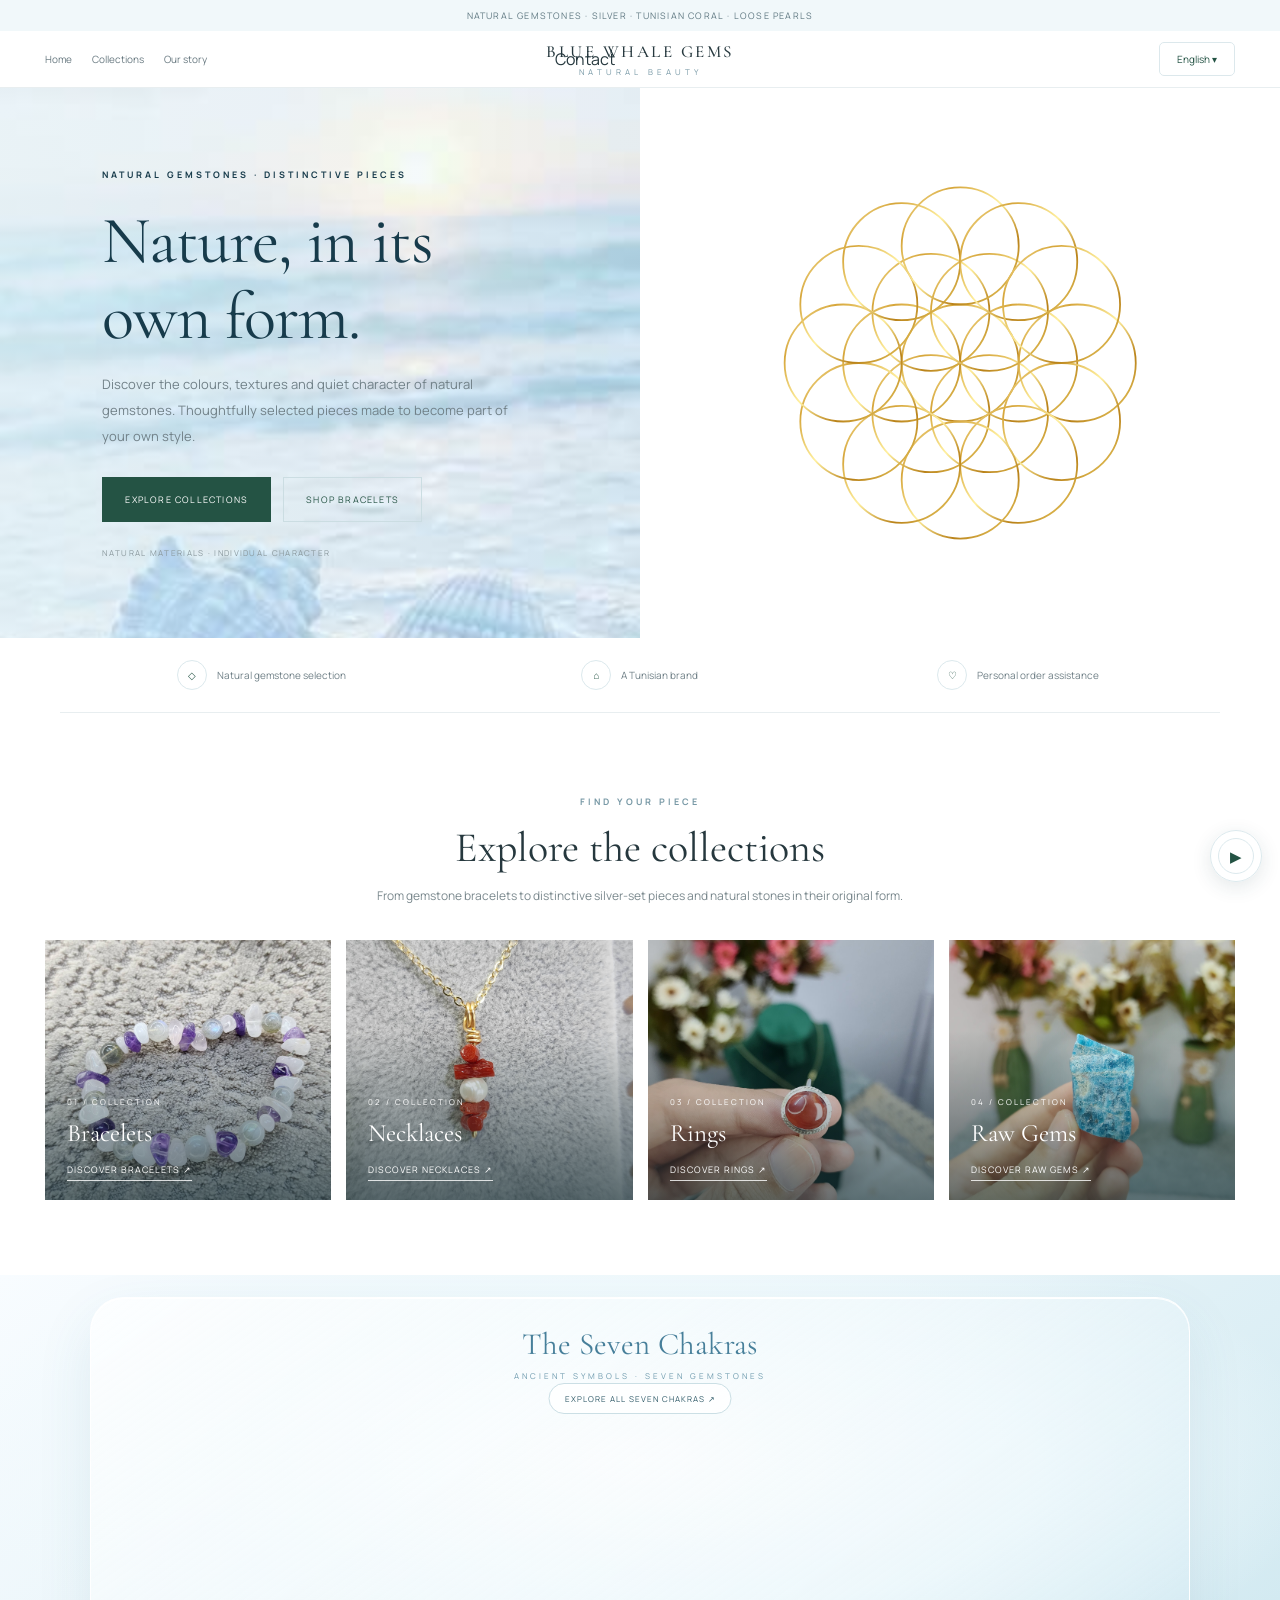
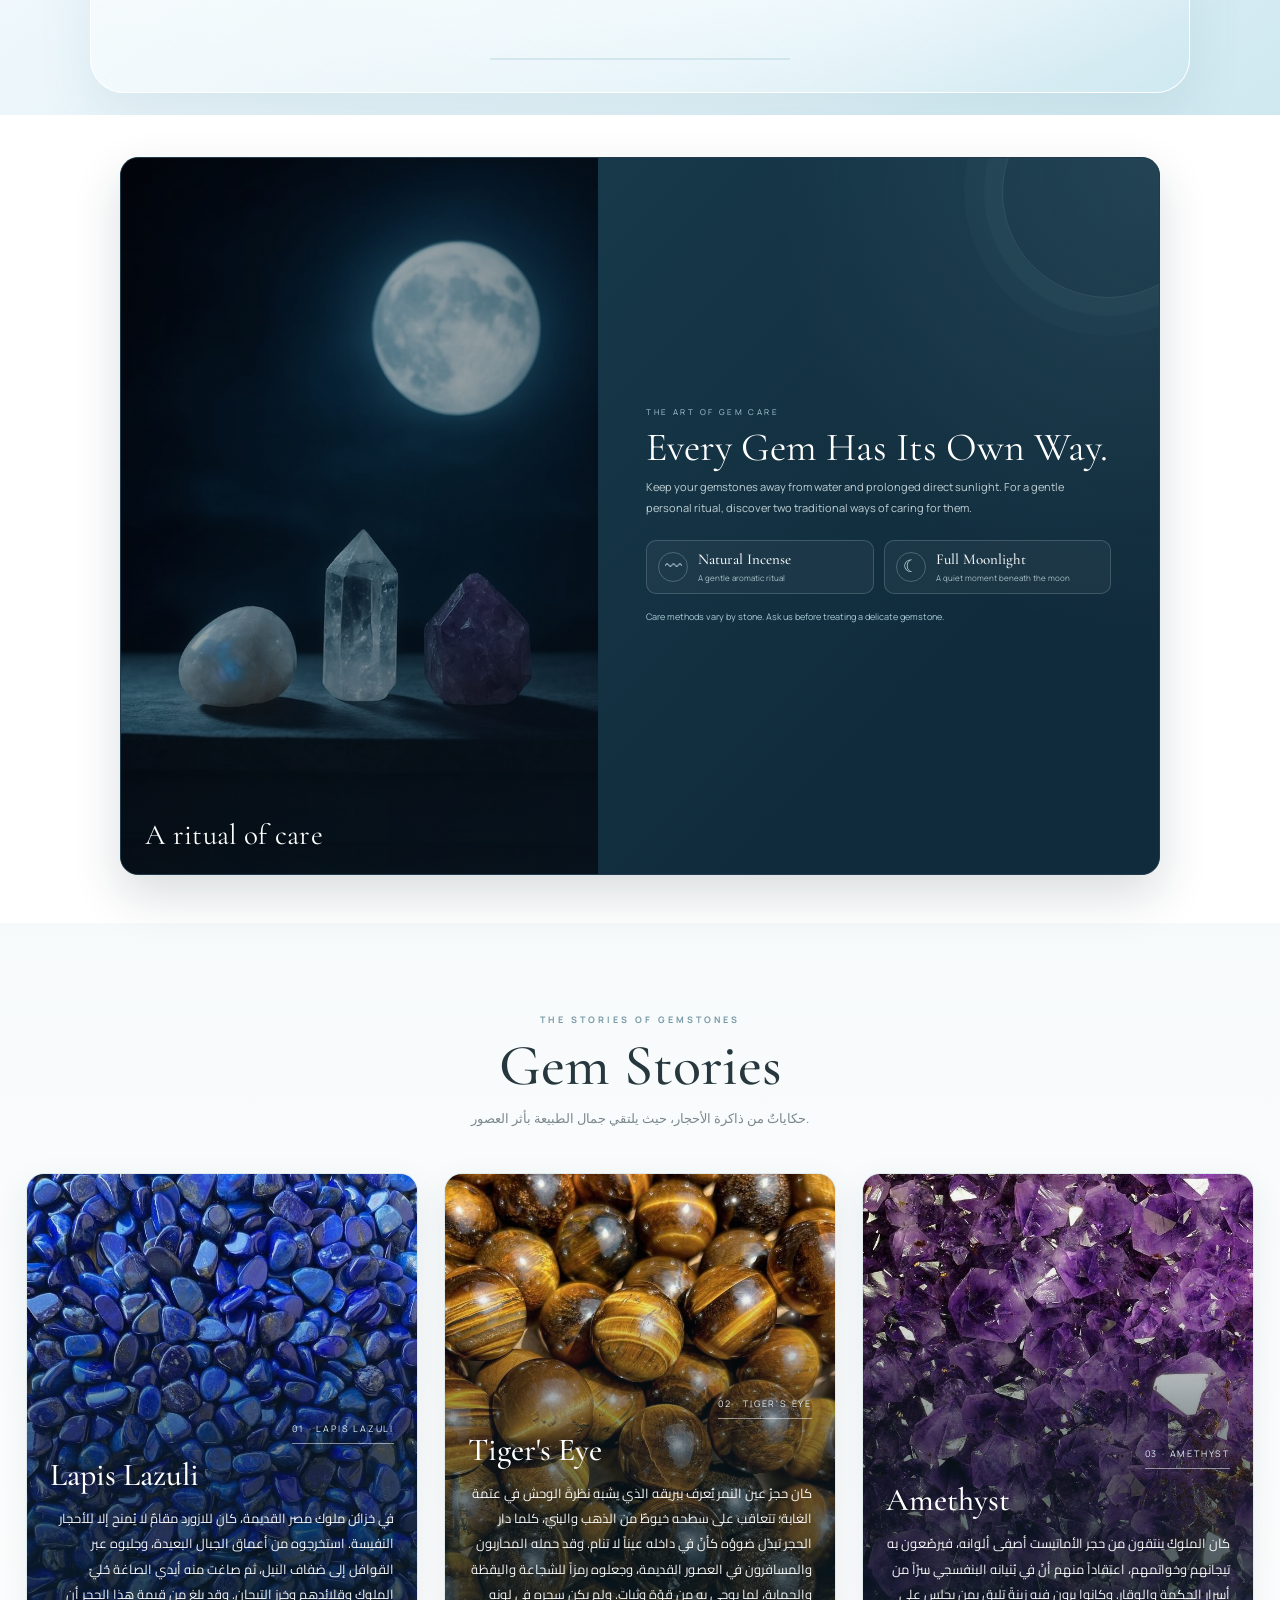
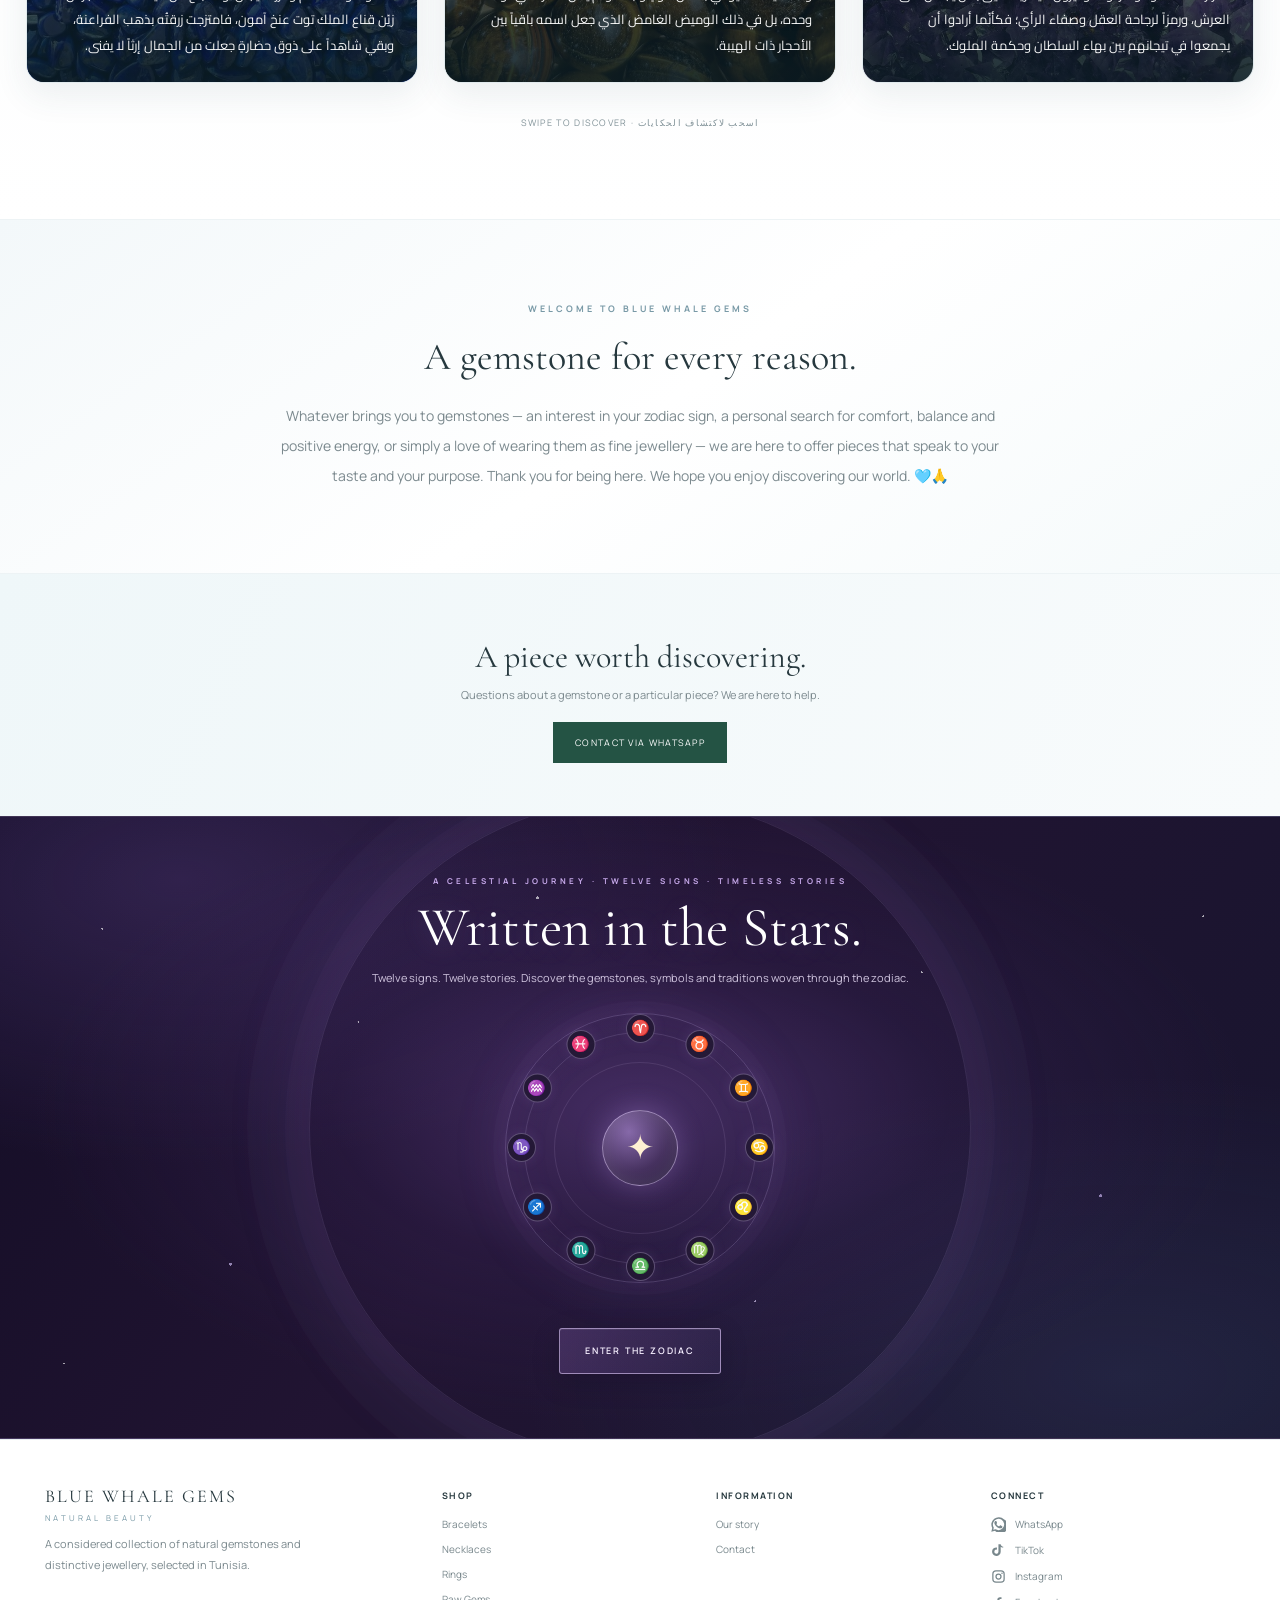
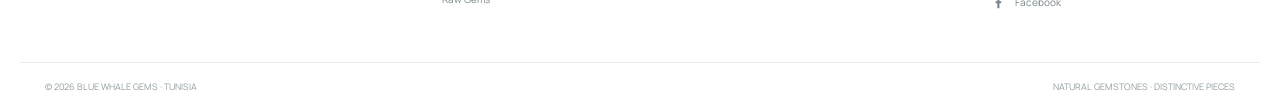
==== index.html @ 599de64d "Create cinematic violet zodiac portal on homepage" ====
<!DOCTYPE html>
<html lang="en" dir="ltr">
<head>
<meta charset="UTF-8">
<meta name="viewport" content="width=device-width, initial-scale=1">
<meta name="theme-color" content="#ffffff">
<meta name="description" content="BLUE WHALE GEMS — Natural gemstones and distinctive jewellery, selected in Tunisia.">
<title>BLUE WHALE GEMS | Natural Gemstones</title>
<link rel="preconnect" href="https://fonts.googleapis.com">

<link rel="preconnect" href="https://raw.githubusercontent.com" crossorigin>

<link href="https://fonts.googleapis.com/css2?family=Manrope:wght@400;500;600;700&family=Cormorant+Garamond:ital,wght@0,400;0,500;0,600;1,400;1,500&family=Cairo:wght@400;500;600;700&display=swap" rel="stylesheet">
<style>
:root{
--white:#fff;--paper:#f7fafb;--blue:#c4e2ec;
--blue-dark:#7899a6;--green:#245344;--ink:#26383e;
--muted:#7b898e;--line:#e8eef0;
--serif:"Cormorant Garamond",Georgia,serif;
--sans:"Manrope",Arial,sans-serif
}
*{box-sizing:border-box}
html{scroll-behavior:smooth;scroll-padding-top:85px}
body{margin:0;background:white;color:var(--ink);font-family:var(--sans)}
body[dir="rtl"]{font-family:"Cairo",Arial,sans-serif}
a{color:inherit;text-decoration:none}
button{font:inherit;cursor:pointer}
.announcement{
background:#f1f8fa;color:#607982;text-align:center;
padding:9px 12px;font-size:9px;letter-spacing:1.2px
}
header{
position:sticky;top:0;z-index:20;background:rgba(255,255,255,.97);
backdrop-filter:blur(12px);border-bottom:1px solid var(--line)
}
 .header{
position:relative;max-width:1240px;margin:auto;padding:17px 25px;
display:grid;grid-template-columns:1fr auto 1fr;
align-items:center;gap:18px
}
.nav,.actions{display:flex;align-items:center;gap:20px}
.nav a{font-size:10px;color:#687980}
.nav a:hover{color:var(--green)}
.brand{
position:absolute;left:50%;transform:translateX(-50%);text-align:center;font-family:"Cormorant Garamond",Georgia,serif;
font-size:17px;font-weight:500;letter-spacing:2.5px;white-space:nowrap
}
.brand small{
display:block;margin-top:4px;font-family:Manrope,Arial,sans-serif;
font-size:8px;font-weight:400;letter-spacing:4px;color:var(--blue-dark)
}
.actions{justify-content:flex-end;padding-right:110px}
.language-switcher{position:absolute;right:25px;top:50%;transform:translateY(-50%);z-index:30;direction:ltr}
.lang{
background:white;border:1px solid #dce8ec;border-radius:5px;
width:76px;height:34px;padding:0 8px;display:inline-flex;align-items:center;justify-content:center;
box-sizing:border-box;white-space:nowrap;color:var(--green);font-size:10px;cursor:pointer
}
.language-menu{display:none;position:absolute;right:0;top:calc(100% + 9px);min-width:132px;padding:6px;background:#fff;border:1px solid #e2ecef;border-radius:8px;box-shadow:0 10px 28px rgba(39,67,77,.13)}
.language-menu.open{display:block}
.language-menu button{display:block;width:100%;padding:10px 12px;text-align:left;background:transparent;border:0;border-radius:5px;color:#526a73;font-size:11px;cursor:pointer}
.language-menu button:hover,.language-menu button[aria-current="true"]{background:#f0f7f9;color:var(--green)}
.menu-button{display:none;background:none;border:0;font-size:20px}
.hero{
max-width:1440px;margin:auto;min-height:550px;
display:grid;grid-template-columns:1fr 1fr;
background:linear-gradient(115deg,#fbfdfe,#f1f8fa 55%,#e5f2f5);
overflow:hidden
}
.hero-copy{
position:relative;isolation:isolate;
display:flex;flex-direction:column;align-items:flex-start;
justify-content:center;padding:70px clamp(28px,8vw,115px);
background-image:url("images/homepage-seashells.jpg");
background-size:cover;background-position:center 24%;
}
.hero-copy:before{
content:"";position:absolute;inset:0;z-index:-1;
background:linear-gradient(90deg,rgba(239,248,250,.76),rgba(239,248,250,.46));
}
.hero-copy>*{position:relative;z-index:1}
.hero-copy .kicker,.hero-copy h1{color:#173b4b}
.hero-copy p{color:#294b59}
.hero-note{color:#345b69}
.kicker{
font-size:9px;letter-spacing:3px;color:var(--blue-dark);
font-weight:700;text-transform:uppercase
}
.hero h1{
max-width:560px;margin:22px 0 17px;
font-family:var(--serif);font-size:clamp(42px,5.2vw,68px);
font-weight:400;line-height:1.13;letter-spacing:-1px
}
.hero-copy p{
max-width:440px;margin:0;color:#718188;
font-size:13px;line-height:2
}
.buttons{display:flex;gap:12px;flex-wrap:wrap;margin-top:28px}
.btn{
display:inline-flex;align-items:center;justify-content:center;
min-height:45px;padding:0 22px;background:var(--green);
border:1px solid var(--green);color:white;
font-size:9px;letter-spacing:1.2px;transition:.2s
}
.btn:hover{background:#193e34;transform:translateY(-2px)}
.btn-outline{background:transparent;color:var(--green);border-color:#cbdde2}
.btn-outline:hover{background:white;color:var(--green)}
.hero-note{
margin-top:25px;color:#8a989d;font-size:8px;letter-spacing:1.3px
}
.hero-visual{
 position:relative;min-height:550px;overflow:hidden;background:#fff
}
.hero-visual:before,.hero-visual:after{display:none}
.hero-photo{
 position:absolute;z-index:1;inset:12%;width:76%;height:76%;
 object-fit:contain;border-radius:0;filter:none;
 animation:flowerLifeRotate 36s linear infinite
}
@keyframes flowerLifeRotate{from{transform:rotate(0deg)}to{transform:rotate(360deg)}}
/* Subtle editorial reveal: content enters in sequence without delaying image loading. */
body.cinema-ready .cinema-reveal{opacity:0;transform:translateY(14px);transition:opacity .72s ease,transform .72s cubic-bezier(.2,.7,.2,1);transition-delay:calc(var(--reveal-order,0)*85ms)}
body.cinema-ready .cinema-reveal.is-visible{opacity:1;transform:translateY(0)}
.stamp{
position:absolute;z-index:2;right:8%;bottom:10%;
width:105px;height:105px;border-radius:50%;
background:rgba(255,255,255,.92);display:flex;
align-items:center;justify-content:center;text-align:center;
color:var(--green);font-family:var(--serif);
font-size:13px;line-height:1.4
}
.trust{
max-width:1160px;margin:auto;padding:22px 20px;
display:grid;grid-template-columns:repeat(3,1fr);
gap:15px;border-bottom:1px solid var(--line)
}
.trust-item{
display:flex;align-items:center;justify-content:center;
gap:10px;color:#708087;font-size:10px
}
.trust-icon{
width:30px;height:30px;border:1px solid #dce9ed;
border-radius:50%;display:grid;place-items:center;color:var(--green)
}
.section{max-width:1240px;margin:auto;padding:75px 25px}
.section-head{text-align:center;margin-bottom:32px}
.section-head h2,.featured h2{
margin:12px 0;font-family:var(--serif);
font-size:clamp(30px,4vw,42px);font-weight:400
}
.section-head p{
max-width:540px;margin:auto;color:var(--muted);
font-size:12px;line-height:1.9
}
.categories{
display:grid;grid-template-columns:repeat(4,minmax(0,1fr));gap:15px
}
.category{
position:relative;min-height:260px;overflow:hidden;
display:flex;align-items:flex-end;padding:22px;
background:#edf5f7
}
.category:after{
content:"";position:absolute;inset:0;z-index:1;
background:linear-gradient(180deg,transparent 35%,rgba(25,49,55,.65))
}
.category img{
position:absolute;inset:0;width:100%;height:100%;
object-fit:cover;display:block
}
.category-content{position:relative;z-index:2;color:white}
.category-content small{font-size:8px;letter-spacing:2px}
.category-content h3{
margin:8px 0;font-family:var(--serif);
font-size:25px;font-weight:400
}
.category-content span{
font-size:9px;letter-spacing:1px;
border-bottom:1px solid rgba(255,255,255,.8);padding-bottom:4px
}
.gem-care{padding:42px 20px 48px;background:#fff}
.gem-care-card{position:relative;isolation:isolate;display:grid;grid-template-columns:minmax(0, .92fr) minmax(0, 1.08fr);max-width:1040px;min-height:310px;margin:0 auto;overflow:hidden;border:1px solid #203b4b;border-radius:18px;background:#102b3b;box-shadow:0 20px 48px rgba(18,43,58,.16)}
.gem-care-visual{position:relative;min-height:310px;overflow:hidden;background:#132f40}
.gem-care-visual img{display:block;width:100%;height:100%;min-height:310px;object-fit:cover;object-position:center 48%;filter:saturate(.82) brightness(.78)}
.gem-care-visual:after{content:"";position:absolute;inset:0;background:linear-gradient(90deg,rgba(10,27,40,.05),rgba(10,27,40,.28)),linear-gradient(0deg,rgba(8,25,37,.48),transparent 48%)}
.gem-care-visual-label{position:absolute;z-index:1;left:24px;bottom:22px;color:#fff;font-family:var(--serif);font-size:clamp(20px,2.5vw,29px);letter-spacing:.3px}
.gem-care-content{position:relative;display:flex;flex-direction:column;justify-content:center;padding:34px clamp(24px,4vw,48px);color:#f4f8f9;background:radial-gradient(ellipse at 100% 0%,rgba(105,151,169,.19),transparent 48%),linear-gradient(135deg,#17394a,#102b3b 72%)}
.gem-care-content:after{content:"";position:absolute;right:-55px;top:-72px;width:210px;height:210px;border:1px solid rgba(197,222,230,.12);border-radius:50%;box-shadow:0 0 0 18px rgba(197,222,230,.025),0 0 0 38px rgba(197,222,230,.02);pointer-events:none}
.gem-care-kicker{position:relative;z-index:1;display:block;margin-bottom:9px;color:#a9cbd5;font-size:8px;letter-spacing:2.4px}
.gem-care-content h2{position:relative;z-index:1;margin:0 0 9px;color:#fff;font-family:var(--serif);font-size:clamp(29px,3.4vw,40px);font-weight:400;line-height:1.05}
.gem-care-content p{position:relative;z-index:1;max-width:490px;margin:0;color:#c1d0d5;font-size:11px;line-height:1.85}
.gem-care-methods{position:relative;z-index:1;display:grid;grid-template-columns:1fr 1fr;gap:10px;margin-top:22px}
.gem-care-method{display:flex;align-items:center;gap:10px;min-width:0;padding:10px 11px;border:1px solid rgba(206,230,237,.19);border-radius:10px;background:rgba(255,255,255,.045)}
.gem-care-symbol{flex:0 0 30px;width:30px;height:30px;display:grid;place-items:center;border:1px solid rgba(190,222,232,.28);border-radius:50%;color:#d7edf2;font-family:var(--serif);font-size:17px}
.gem-care-method strong{display:block;color:#f5f8f9;font-family:var(--serif);font-size:15px;font-weight:500;line-height:1.1}
.gem-care-method small{display:block;margin-top:4px;color:#a9c0c8;font-size:8px;line-height:1.4}
.gem-care-note{position:relative;z-index:1;margin-top:15px!important;color:#a9cbd5!important;font-size:9px!important}
@media(max-width:680px){.gem-care{padding:28px 14px 34px}.gem-care-card{grid-template-columns:1fr;min-height:0;border-radius:15px}.gem-care-visual{min-height:190px;height:190px}.gem-care-visual img{min-height:190px}.gem-care-visual-label{left:18px;bottom:15px;font-size:23px}.gem-care-content{padding:25px 19px 23px}.gem-care-content h2{font-size:32px}.gem-care-methods{gap:8px;margin-top:17px}.gem-care-method{gap:7px;padding:9px 8px}.gem-care-method strong{font-size:13px}.gem-care-method small{font-size:7px}.gem-care-note{font-size:8px!important}}
@media(max-width:370px){.gem-care-methods{grid-template-columns:1fr}.gem-care-method{padding:9px 11px}}
@media(prefers-reduced-motion:reduce){.gem-care-card{animation:none}}
.featured{background:#f8fbfc}
.featured-inner{max-width:1240px;margin:auto;padding:75px 25px}
.featured-top{
display:flex;align-items:flex-end;justify-content:space-between;
gap:20px;margin-bottom:28px
}
.featured h2{margin-bottom:0}
.text-link{
font-size:9px;letter-spacing:1px;color:var(--green);
border-bottom:1px solid #bdd4db;padding-bottom:6px
}
.products{
display:grid;grid-template-columns:repeat(4,minmax(0,1fr));gap:19px
}
.product{min-width:0}
.product-image{
position:relative;display:block;overflow:hidden;
aspect-ratio:1/1.12;background:white;border:1px solid #edf1f2
}
.product-image img{
width:100%;height:100%;object-fit:contain;
display:block
}
.product-name{
display:block;margin:12px 0 7px;
font-family:var(--serif);font-size:18px;line-height:1.25
}
.product-meta{
display:flex;justify-content:space-between;gap:7px;align-items:center
}
.price{color:var(--green);font-size:12px;font-weight:700}
.delivery{color:#929da1;font-size:9px}

/* Featured product cards — refined presentation only */
.products{align-items:stretch}
.product{
 min-width:0;padding:10px 10px 14px;
 border:1px solid #e8eff1;border-radius:15px;
 background:linear-gradient(180deg,#fff 0%,#fff 76%,#fbfdfe 100%);
 box-shadow:none;
 transition:transform .28s ease,,border-color .28s ease;
}
.product:hover{
 transform:translateY(-4px);
 border-color:#d7e7eb;
 box-shadow:none;
}
.product-image{
 aspect-ratio:1/1.08;
 border:1px solid #f0f4f5;
 border-radius:10px;
 background:radial-gradient(ellipse at 50% 42%,#fff 0%,#fbfdfe 64%,#f2f8fa 100%);
}
.product-image img{
 padding:9px;
 transition:transform .45s cubic-bezier(.2,.7,.2,1);
}
.product:hover .product-image img{transform:scale(1.035)}
.product-name{
 min-height:43px;
 margin:13px 2px 9px;
 color:#30464e;
 font-size:19px;
 line-height:1.22;
 transition:color .2s ease;
}
.product-name:hover{color:var(--green)}
.product-meta{
 min-height:30px;
 padding:8px 2px 0;
 border-top:1px solid #edf2f3;
}
.price{font-size:13px;letter-spacing:.15px}
.delivery{
 padding:5px 7px;border-radius:20px;
 background:#f1f7f8;color:#71868d;
 font-size:8px;white-space:nowrap;
}
@media(max-width:640px){
 .product{padding:7px 7px 11px;border-radius:12px}
 .product-image{aspect-ratio:1/1.04;border-radius:8px}
 .product-image img{padding:6px}
 .product-name{min-height:38px;margin:10px 1px 8px;font-size:13px;line-height:1.3}
 .product-meta{gap:4px;padding-top:7px}
 .price{font-size:11px}
 .delivery{padding:4px 5px;font-size:7px}
}
@media(prefers-reduced-motion:reduce){
 .product,.product-image img,.product-name{transition:none}
 .product:hover{transform:none}
}

.values{
display:grid;grid-template-columns:repeat(3,1fr);
gap:25px;text-align:center
}
.value{padding:10px 18px}
.value-icon{
width:42px;height:42px;margin:0 auto 14px;
border:1px solid #d8e7eb;border-radius:50%;
display:grid;place-items:center;color:var(--green)
}
.value h3{font-family:var(--serif);font-size:19px;font-weight:400;margin:0 0 8px}
.value p{font-size:11px;line-height:1.9;color:var(--muted);margin:0}
.contact{
background:linear-gradient(115deg,#eff7f9,#f8fbfc);
padding:53px 20px;text-align:center
}
.contact h2{font-family:var(--serif);font-size:32px;font-weight:400;margin:10px 0}
.contact p{font-size:11px;color:var(--muted);margin-bottom:20px}
.contact a{
display:inline-flex;padding:14px 22px;background:var(--green);
color:white;font-size:9px;letter-spacing:1.3px
}
footer{border-top:1px solid var(--line);background:white}
.footer-main{
max-width:1240px;margin:auto;padding:45px 25px;
display:grid;grid-template-columns:1.5fr 1fr 1fr 1fr;gap:30px
}
.footer-brand{font-family:var(--serif);font-size:18px;letter-spacing:2px}
.footer-brand small{
display:block;font-family:var(--sans);font-size:8px;
letter-spacing:3px;color:var(--blue-dark);margin-top:5px
}
.footer-about{max-width:270px;color:var(--muted);font-size:11px;line-height:1.9}
.footer-col h4{font-size:9px;letter-spacing:1.5px;margin:4px 0 15px}
.footer-col a{display:block;margin:11px 0;color:#78878c;font-size:10px}
.footer-col a:hover{color:var(--green)}
.footer-bottom{
border-top:1px solid var(--line);max-width:1240px;margin:auto;
padding:17px 25px;display:flex;justify-content:space-between;
gap:15px;color:#929da1;font-size:9px
}
.mobile-drawer{
display:none;position:fixed;inset:0;z-index:50;background:rgba(24,45,51,.3)
}
.mobile-drawer.open{display:block}
.drawer-card{
position:absolute;top:0;bottom:0;left:0;width:min(82%,330px);
background:white;padding:25px
}
.drawer-close{float:right;border:0;background:none;font-size:24px}
.drawer-brand{font-family:var(--serif);font-size:17px;letter-spacing:2px;margin:28px 0}
.drawer-card a{display:block;padding:15px 0;border-bottom:1px solid var(--line);font-size:12px}
body[dir="rtl"] .hero h1,body[dir="rtl"] h2,
body[dir="rtl"] h3,body[dir="rtl"] .product-name{font-family:"Cairo",sans-serif}
body[dir="rtl"] .kicker,body[dir="rtl"] .nav,
body[dir="rtl"] .btn,body[dir="rtl"] .text-link{letter-spacing:0}

/* BLUE WHALE GEMS — sequential seven chakra symbol showcase */
.whale-scene{
position:relative;isolation:isolate;overflow:hidden;min-height:440px;
display:grid;place-items:center;
background:radial-gradient(ellipse at 50% 42%,rgba(255,255,255,.99) 0%,rgba(241,250,253,.94) 43%,transparent 76%),linear-gradient(145deg,#f8fcff 0%,#e5f3f8 52%,#cfe8f0 100%)
}
.whale-scene:before{
content:"";position:absolute;inset:5% 7%;border:1px solid rgba(255,255,255,.95);
border-radius:34px;background:linear-gradient(145deg,rgba(255,255,255,.7),rgba(197,229,242,.16));
box-shadow:0 22px 55px rgba(45,105,135,.1),inset 0 1px 0 rgba(255,255,255,.95);z-index:-1
}
.chakra-showcase{position:relative;width:min(760px,90vw);height:340px;display:flex;align-items:center;justify-content:center}
.whale-scene-caption{
position:absolute;z-index:3;top:0;left:0;right:0;text-align:center;
font-family:var(--serif);font-size:clamp(23px,3vw,31px);font-weight:400;
letter-spacing:.4px;color:#477f9a
}
.whale-scene-caption small{display:block;margin-top:7px;font-family:var(--sans);font-size:8px;letter-spacing:3px;color:#709caf}
.chakra-sequence{position:absolute;inset:75px 0 28px;display:flex;align-items:center;justify-content:center}
.chakra-slide{
position:absolute;display:flex;align-items:center;justify-content:center;gap:32px;
width:min(540px,88vw);opacity:0;visibility:hidden;
animation:chakraReveal 35s infinite both
}
.chakra-slide:nth-child(1){animation-delay:0s}
.chakra-slide:nth-child(2){animation-delay:5s}
.chakra-slide:nth-child(3){animation-delay:10s}
.chakra-slide:nth-child(4){animation-delay:15s}
.chakra-slide:nth-child(5){animation-delay:20s}
.chakra-slide:nth-child(6){animation-delay:25s}
.chakra-slide:nth-child(7){animation-delay:30s}
.chakra-emblem{
width:150px;height:150px;flex:0 0 150px;border-radius:50%;
display:grid;place-items:center;background:rgba(255,255,255,.76);
border:1px solid rgba(255,255,255,.95);
box-shadow:0 14px 38px rgba(50,105,127,.12),inset 0 0 24px rgba(255,255,255,.9);
color:var(--chakra);filter:drop-shadow(0 0 13px color-mix(in srgb,var(--chakra) 28%,transparent))
}
.chakra-emblem svg{width:112px;height:112px;overflow:visible}
.root-emblem{--chakra:#bd4c58}.sacral-emblem{--chakra:#df8748}
.solar-emblem{--chakra:#d9ad3f}.heart-emblem{--chakra:#4a9b70}
.throat-emblem{--chakra:#54a9c4}.third-emblem{--chakra:#5659a9}
.crown-emblem{--chakra:#9869bd}
.chakra-description{min-width:220px;text-align:left;animation:chakraTextIn 1.1s ease both}
.chakra-description span{font-size:8px;letter-spacing:2px;color:var(--chakra);font-weight:700}
.chakra-description h3{
font-family:var(--serif);font-size:clamp(29px,4vw,39px);font-weight:400;
line-height:1.15;margin:12px 0 9px;color:#293e48
}
.chakra-description p{font-family:var(--serif);font-size:16px;color:#71858d;margin:0}
.root-slide{--chakra:#bd4c58}.sacral-slide{--chakra:#df8748}
.solar-slide{--chakra:#d9ad3f}.heart-slide{--chakra:#4a9b70}
.throat-slide{--chakra:#54a9c4}.third-slide{--chakra:#5659a9}
.crown-slide{--chakra:#9869bd}
.chakra-progress{
position:absolute;bottom:5px;left:50%;transform:translateX(-50%);
width:min(300px,65vw);height:2px;background:rgba(91,145,165,.16);overflow:hidden
}
.chakra-progress i{
display:block;width:100%;height:100%;background:#79aec1;transform:scaleX(0);transform-origin:left;
animation:chakraProgress 35s linear infinite
}
@keyframes chakraReveal{
0%,1%{opacity:0;visibility:hidden;transform:translateY(15px) scale(.97)}
3%,12%{opacity:1;visibility:visible;transform:translateY(0) scale(1)}
14.2%,100%{opacity:0;visibility:hidden;transform:translateY(-12px) scale(1.015)}
}
@keyframes chakraTextIn{from{opacity:0;transform:translateX(15px)}to{opacity:1;transform:translateX(0)}}
@keyframes chakraProgress{to{transform:scaleX(1)}}
@media(max-width:640px){
.whale-scene{min-height:390px}
.chakra-showcase{height:315px;width:94vw}
.whale-scene-caption{top:2px}
.chakra-sequence{top:76px;bottom:26px}
.chakra-slide{gap:15px;width:91vw}
.chakra-emblem{width:112px;height:112px;flex-basis:112px}
.chakra-emblem svg{width:86px;height:86px}
.chakra-description{min-width:0;flex:1}
.chakra-description span{font-size:7px;letter-spacing:1px}
.chakra-description h3{font-size:26px;margin:9px 0}
.chakra-description p{font-size:13px}
}
@media(prefers-reduced-motion:reduce){
.chakra-slide{animation:none;opacity:1;visibility:visible;position:relative;transform:none;margin:12px auto}
.chakra-sequence{position:relative;inset:auto;display:flex;flex-direction:column;padding-top:80px}
.chakra-showcase{height:auto;min-height:400px;display:block;padding:20px 0}
.chakra-progress{display:none}
}
@media(max-width:900px){
.categories{grid-template-columns:repeat(2,minmax(0,1fr))}
.products{grid-template-columns:repeat(2,minmax(0,1fr));row-gap:25px}
.footer-main{grid-template-columns:1.4fr 1fr 1fr}
.footer-col:last-child{grid-column:2}
}
@media(max-width:640px){
.announcement{font-size:8px;letter-spacing:.5px}
.header{padding:13px;grid-template-columns:1fr auto 1fr;gap:6px}
.nav{display:none}
.menu-button{display:inline-block}
.brand{font-size:12px;letter-spacing:1.2px}
.brand small{font-size:7px;letter-spacing:2px}
.actions{gap:5px}
.lang{width:68px;height:29px;padding:0 6px;font-size:9px}
 .language-switcher{right:13px}
.hero{grid-template-columns:1fr;min-height:0}
.hero-copy{padding:52px 23px 40px;min-height:570px;background-position:center 22%}
.hero h1{font-size:42px;margin:16px 0 13px}
.hero-copy p{font-size:12px}
.hero-visual{min-height:315px}
.hero-photo{inset:13% 13%;width:74%;height:74%}
.stamp{width:80px;height:80px;font-size:10px;right:6%;bottom:7%}
.trust{padding:15px 8px;gap:6px}
.trust-item{font-size:8px;flex-direction:column;text-align:center;gap:6px}
.trust-icon{width:25px;height:25px}
.section{padding:55px 14px}
.section-head{margin-bottom:24px}
.categories{gap:10px}
.category{min-height:185px;padding:14px}
.category-content h3{font-size:21px}
.category-content span{font-size:8px}
.featured-inner{padding:55px 14px}
.featured-top{margin-bottom:22px}
.featured h2{font-size:28px}
.text-link{font-size:8px}
.products{gap:22px 11px}
.product-name{font-size:12px}
.price{font-size:11px}
.delivery{font-size:8px}
.values{grid-template-columns:1fr;gap:22px}
.contact{padding:43px 16px}
.contact h2{font-size:27px}
.footer-main{grid-template-columns:1fr 1fr;padding:35px 18px;gap:25px 15px}
.footer-main>div:first-child{grid-column:1/-1}
.footer-col:last-child{grid-column:auto}
.footer-bottom{padding:15px 18px;flex-direction:column;text-align:center}
.drawer-card{padding:23px}
}
@media(prefers-reduced-motion:reduce){
*,*::before,*::after{scroll-behavior:auto!important;transition:none!important}
}



/* Gem Stories — full-image editorial stories with Arabic copy overlaid on each photograph */
.gem-stories{
 padding:clamp(58px,7vw,92px) 0;
 background:linear-gradient(180deg,#f7fafb 0%,#fff 100%);
 overflow:hidden;
}
.gem-stories-inner{width:min(1240px,calc(100% - 48px));margin:0 auto}
.gem-stories-head{text-align:center;margin:0 auto 38px;max-width:720px}
.gem-stories-head .kicker{display:block}
.gem-stories-head h2{
 font-family:var(--serif);font-weight:500;font-size:clamp(38px,5vw,58px);
 line-height:1.05;margin:10px 0;color:var(--ink)
}
.gem-stories-head p{color:var(--muted);font-size:13px;line-height:1.9;margin:0}
.gem-stories-track{
 display:grid;grid-template-columns:repeat(3,minmax(0,1fr));gap:26px;
 align-items:stretch;overflow:visible;padding:4px 2px 18px;
}
.gem-story-card{
 position:relative;isolation:isolate;min-width:0;height:510px;min-height:0;
 display:flex;flex-direction:column;justify-content:flex-end;overflow:hidden;
 border:1px solid #e1eaed;border-radius:18px;background:#dce9ed;
 box-shadow:0 12px 34px rgba(46,83,94,.09);
 transition:transform .35s ease,box-shadow .35s ease;
}
.gem-story-card:hover{transform:translateY(-4px);box-shadow:0 18px 42px rgba(46,83,94,.15)}
.gem-story-media{
 position:absolute;z-index:-2;inset:0;height:100%;padding:0;
 display:block;background:#dce9ed;border:0;
}
.gem-story-card img{
 display:block;width:100%;height:100%;object-fit:cover;object-position:center 42%;
 border-radius:0;transition:transform .8s cubic-bezier(.2,.7,.2,1)
}
.gem-story-card:hover img{transform:scale(1.035)}
.gem-story-card:after{
 content:"";position:absolute;z-index:-1;inset:0;
 background:linear-gradient(180deg,rgba(13,31,39,.03) 0%,rgba(13,31,39,.06) 24%,rgba(13,31,39,.48) 49%,rgba(10,27,34,.91) 100%);
 pointer-events:none;
}
.gem-story-copy{
 position:relative;z-index:1;display:flex;flex:1;flex-direction:column;
 justify-content:flex-end;padding:65px 23px 24px;text-align:right;direction:rtl;
 background:transparent;color:#fff;
}
.gem-story-index{
 align-self:flex-start;direction:ltr;display:inline-block;
 font-family:var(--sans);font-size:9px;letter-spacing:1.8px;
 color:#e1f0f3;border-bottom:1px solid rgba(255,255,255,.5);
 padding-bottom:8px;margin-bottom:13px
}
.gem-story-copy h3{
 font-family:var(--serif);font-size:clamp(27px,2.5vw,34px);
 font-weight:500;line-height:1.1;margin:0 0 14px;color:#fff;
 text-align:left;direction:ltr;
}
.gem-story-copy p{
 font-family:"Cairo",Arial,sans-serif;font-size:13px;
 line-height:1.95;margin:0;color:rgba(255,255,255,.96);
 overflow:visible;display:block;max-height:none;text-shadow:0 1px 8px rgba(0,0,0,.16);
}
.gem-stories-navigation{
 display:none;align-items:center;justify-content:center;gap:10px;margin:10px auto 0;
}
.gem-stories-dot{
 width:7px;height:7px;padding:0;border:0;border-radius:20px;
 background:#cbdde2;transition:width .25s ease,background .25s ease;
}
.gem-stories-dot[aria-current="true"]{width:23px;background:#628d9d}
.gem-stories-hint{text-align:center;color:#829399;font-size:9px;letter-spacing:1.3px;margin-top:15px}
body[dir="rtl"] .gem-story-copy{text-align:right}
@media(max-width:800px){
 .gem-stories-inner{width:min(100% - 30px,560px)}
 .gem-stories-head{margin-bottom:26px}
 .gem-stories-track{
  display:flex;gap:17px;overflow-x:auto;overflow-y:hidden;
  scroll-snap-type:x mandatory;scroll-behavior:smooth;
  overscroll-behavior-x:contain;-webkit-overflow-scrolling:touch;
  scrollbar-width:none;padding:4px 1px 15px;
 }
 .gem-stories-track::-webkit-scrollbar{display:none}
 .gem-story-card{
  flex:0 0 100%;width:100%;height:570px;min-height:0;
  scroll-snap-align:center;scroll-snap-stop:always;border-radius:17px;
 }
 .gem-story-media{height:100%;padding:0}
 .gem-story-card img{object-position:center 38%}
 .gem-story-copy{padding:75px 21px 22px}
 .gem-story-copy h3{font-size:32px}
 .gem-story-copy p{font-size:13px;line-height:1.95}
 .gem-stories-navigation{display:flex}
 .gem-stories-hint{margin-top:12px}
}
@media(max-width:380px){
 .gem-stories-inner{width:calc(100% - 24px)}
 .gem-story-card{height:600px;min-height:0}
 .gem-story-copy{padding:70px 18px 20px}
 .gem-story-copy p{font-size:12px;line-height:1.9}
}
@media(prefers-reduced-motion:reduce){
 .gem-story-card,.gem-story-card img,.gem-stories-dot{transition:none}
 .gem-stories-track{scroll-behavior:auto}
}
.welcome-note{
 padding:clamp(54px,7vw,82px) 24px;
 background:linear-gradient(145deg,#f3f8fa 0%,#ffffff 52%,#f5fafb 100%);
 text-align:center;
 border-top:1px solid #edf3f5;
 border-bottom:1px solid #edf3f5;
}
.welcome-note-inner{max-width:790px;margin:0 auto}
.welcome-note .kicker{display:block;margin-bottom:17px}
.welcome-note h2{
 font-family:var(--serif);font-size:clamp(27px,4vw,38px);
 line-height:1.35;font-weight:400;color:var(--ink);
 margin:0 0 18px;
}
.welcome-note p{
 max-width:730px;margin:0 auto;color:var(--muted);
 font-size:14px;line-height:2.15;
}
@media(max-width:600px){
 .welcome-note{padding:48px 21px}
 .welcome-note p{font-size:13px;line-height:2}
}


.social-links{display:grid;gap:11px;margin-top:12px}
.social-link{display:inline-flex!important;align-items:center;gap:9px;width:max-content;max-width:100%;margin:0!important;color:#78878c;font-size:10px}
.social-link:hover{color:var(--green)}
.social-icon{width:15px;height:15px;flex:0 0 15px;fill:currentColor}


/* Zodiac invitation — cinematic violet celestial portal */
.zodiac-invitation{position:relative;isolation:isolate;overflow:hidden;min-height:510px;margin:0 auto;padding:58px 22px 64px;display:grid;place-items:center;text-align:center;color:#f7f2ff;background:radial-gradient(ellipse at 50% 47%,rgba(117,79,164,.42) 0%,rgba(62,39,96,.25) 34%,transparent 67%),radial-gradient(ellipse at 14% 10%,rgba(102,73,151,.32),transparent 36%),radial-gradient(ellipse at 88% 90%,rgba(74,94,139,.2),transparent 38%),linear-gradient(128deg,#130d25 0%,#211432 45%,#17152e 100%);border-top:1px solid rgba(211,190,242,.2);border-bottom:1px solid rgba(211,190,242,.18)}
.zodiac-invitation:before{content:"";position:absolute;inset:0;z-index:-1;opacity:.62;background-image:radial-gradient(1px 1px at 8% 18%,#fff 98%,transparent),radial-gradient(1.5px 1.5px at 18% 72%,#d9c8ff 98%,transparent),radial-gradient(1px 1px at 28% 33%,#fff 98%,transparent),radial-gradient(1.5px 1.5px at 42% 13%,#fff 98%,transparent),radial-gradient(1px 1px at 59% 78%,#e5d6ff 98%,transparent),radial-gradient(1px 1px at 72% 25%,#fff 98%,transparent),radial-gradient(1.5px 1.5px at 86% 61%,#d8c2ff 98%,transparent),radial-gradient(1px 1px at 94% 16%,#fff 98%,transparent),radial-gradient(1px 1px at 5% 88%,#fff 98%,transparent);background-size:100% 100%;animation:zodiacStarDrift 28s ease-in-out infinite alternate}
.zodiac-invitation:after{content:"";position:absolute;z-index:-1;width:min(660px,88vw);aspect-ratio:1;border:1px solid rgba(205,178,241,.12);border-radius:50%;box-shadow:0 0 0 24px rgba(205,178,241,.025),0 0 0 62px rgba(205,178,241,.02),0 0 90px rgba(139,103,190,.12);pointer-events:none}
.zodiac-invitation-inner{position:relative;width:100%;max-width:900px;margin:0 auto}
.zodiac-invitation .kicker{display:block;color:#c7a9eb;letter-spacing:3.5px;font-size:8px}
.zodiac-invitation h2{margin:13px 0 10px;color:#fff;font-family:var(--serif);font-size:clamp(35px,5vw,55px);font-weight:400;line-height:1.04;letter-spacing:.2px;text-shadow:0 3px 28px rgba(196,160,245,.2)}
.zodiac-invitation p{max-width:540px;margin:0 auto;color:#d0c5df;font-size:11px;line-height:1.95}
.zodiac-orbit{position:relative;width:270px;height:270px;margin:25px auto 22px;border:1px solid rgba(201,174,236,.24);border-radius:50%;box-shadow:0 0 0 12px rgba(201,174,236,.025),inset 0 0 45px rgba(151,110,202,.09),0 0 55px rgba(142,103,195,.13);animation:zodiacOrbitBreath 7s ease-in-out infinite}
.zodiac-orbit:before,.zodiac-orbit:after{content:"";position:absolute;inset:18px;border:1px solid rgba(205,184,232,.15);border-radius:50%}
.zodiac-orbit:after{inset:48px;border-color:rgba(205,184,232,.13)}
.zodiac-orbit-core{position:absolute;inset:50%;width:76px;height:76px;transform:translate(-50%,-50%);display:grid;place-items:center;border:1px solid rgba(224,204,249,.56);border-radius:50%;background:radial-gradient(circle at 35% 28%,#8669a9 0%,#46315f 56%,#241b39 100%);color:#fff0d2;font-family:var(--serif);font-size:34px;box-shadow:0 0 28px rgba(187,145,235,.32),inset 0 0 18px rgba(255,255,255,.12)}
.zodiac-orbit-symbol{position:absolute;top:50%;left:50%;width:29px;height:29px;margin:-14.5px;border:1px solid rgba(209,187,236,.34);border-radius:50%;display:grid;place-items:center;background:rgba(35,24,53,.92);color:#e5d5fa;font-family:"Noto Sans Symbols 2","Segoe UI Symbol",serif;font-size:15px;line-height:1;box-shadow:0 0 13px rgba(179,137,225,.12);transform:rotate(calc(var(--i)*30deg)) translateY(-119px) rotate(calc(var(--i)*-30deg));animation:zodiacGlyphGlow 5s ease-in-out infinite;animation-delay:calc(var(--i)*-.4s)}
.zodiac-orbit-symbol:nth-child(2){--i:0}.zodiac-orbit-symbol:nth-child(3){--i:1}.zodiac-orbit-symbol:nth-child(4){--i:2}.zodiac-orbit-symbol:nth-child(5){--i:3}.zodiac-orbit-symbol:nth-child(6){--i:4}.zodiac-orbit-symbol:nth-child(7){--i:5}.zodiac-orbit-symbol:nth-child(8){--i:6}.zodiac-orbit-symbol:nth-child(9){--i:7}.zodiac-orbit-symbol:nth-child(10){--i:8}.zodiac-orbit-symbol:nth-child(11){--i:9}.zodiac-orbit-symbol:nth-child(12){--i:10}.zodiac-orbit-symbol:nth-child(13){--i:11}
.zodiac-invitation-link{display:inline-flex;align-items:center;justify-content:center;gap:13px;min-height:46px;margin-top:23px;padding:0 25px;border:1px solid rgba(220,199,246,.62);border-radius:3px;background:linear-gradient(110deg,rgba(117,83,155,.38),rgba(69,55,104,.32));color:#f6efff;font-size:9px;font-weight:600;letter-spacing:1.8px;box-shadow:0 8px 28px rgba(8,5,18,.2),inset 0 1px rgba(255,255,255,.08);transition:background .35s ease,border-color .35s ease,transform .35s ease,box-shadow .35s ease}
.zodiac-invitation-link:hover{transform:translateY(-3px);border-color:#ead8ff;background:linear-gradient(110deg,rgba(146,105,190,.62),rgba(91,75,135,.52));box-shadow:0 12px 34px rgba(8,5,18,.28),0 0 22px rgba(180,139,228,.17)}
.zodiac-invitation-link span{color:#e9d4ff;font-size:14px}
body[dir="rtl"] .zodiac-invitation-link{letter-spacing:0}
@keyframes zodiacStarDrift{from{transform:scale(1);opacity:.45}to{transform:scale(1.04);opacity:.8}}
@keyframes zodiacOrbitBreath{0%,100%{box-shadow:0 0 0 12px rgba(201,174,236,.025),inset 0 0 45px rgba(151,110,202,.09),0 0 55px rgba(142,103,195,.13)}50%{box-shadow:0 0 0 18px rgba(201,174,236,.035),inset 0 0 58px rgba(151,110,202,.15),0 0 75px rgba(142,103,195,.2)}}
@keyframes zodiacGlyphGlow{0%,100%{color:#d8c7ee;box-shadow:0 0 10px rgba(179,137,225,.08)}50%{color:#fff;box-shadow:0 0 17px rgba(196,156,242,.3)}}
@media(max-width:600px){.zodiac-invitation{min-height:480px;padding:43px 18px 49px}.zodiac-invitation .kicker{font-size:7px;letter-spacing:2.5px}.zodiac-invitation h2{font-size:clamp(34px,9vw,43px);max-width:340px;margin:12px auto 9px}.zodiac-invitation p{max-width:330px;font-size:10px}.zodiac-orbit{width:228px;height:228px;margin:23px auto 20px}.zodiac-orbit:before{inset:15px}.zodiac-orbit:after{inset:40px}.zodiac-orbit-symbol{transform:rotate(calc(var(--i)*30deg)) translateY(-100px) rotate(calc(var(--i)*-30deg));width:27px;height:27px;margin:-13.5px;font-size:14px}.zodiac-orbit-core{width:67px;height:67px;font-size:30px}.zodiac-invitation-link{min-height:44px;padding:0 19px;font-size:8px;letter-spacing:1.3px}}
@media(prefers-reduced-motion:reduce){.zodiac-invitation:before,.zodiac-orbit,.zodiac-orbit-symbol{animation:none}.zodiac-invitation-link{transition:none}.zodiac-invitation-link:hover{transform:none}}

</style>
</head>
<body>
<div class="announcement" data-en="NATURAL GEMSTONES · SILVER · TUNISIAN CORAL · LOOSE PEARLS" data-fr="PIERRES PRÉCIEUSES NATURELLES · ARGENT · CORAIL TUNISIEN · PERLES LIBRES" data-ar="أحجار كريمة طبيعية · فضة · مرجان تونسي · لؤلؤ حر">NATURAL GEMSTONES · SILVER · TUNISIAN CORAL · LOOSE PEARLS</div>

<header>
 <div class="header">
  <div class="nav">
   <a href="index.html" data-en="Home" data-ar="الرئيسية">Home</a>
   <a href="#collections" data-en="Collections" data-ar="المجموعات">Collections</a>
   <a href="#story" data-en="Our story" data-ar="قصتنا">Our story</a>
  </div>
  <button class="menu-button" onclick="toggleDrawer()" aria-label="Open menu">☰</button>
  <a class="brand" href="index.html">BLUE WHALE GEMS<small>NATURAL BEAUTY</small></a>
  <div class="actions">
   <a class="nav" href="#contact" data-en="Contact" data-ar="اتصل بنا">Contact</a>
  </div>
  <div class="language-switcher">
   <button class="lang" type="button" onclick="toggleLanguageMenu()" aria-expanded="false" aria-haspopup="true">English ▾</button>
   <div class="language-menu" id="languageMenu">
    <button type="button" onclick="chooseLanguage('en')">English</button>
    <button type="button" onclick="chooseLanguage('fr')">Français</button>
    <button type="button" onclick="chooseLanguage('ar')">العربية</button>
   </div>
  </div>
 </div>
</header>

<main>
<section class="hero">
 <div class="hero-copy">
  <span class="kicker" data-en="NATURAL GEMSTONES · DISTINCTIVE PIECES" data-ar="أحجار طبيعية · قطع لها طابعها">NATURAL GEMSTONES · DISTINCTIVE PIECES</span>
  <h1 data-en="Nature, in its own form." data-ar="للطبيعة جمالها كما خُلقت.">Nature, in its own form.</h1>
  <p data-en="Discover the colours, textures and quiet character of natural gemstones. Thoughtfully selected pieces made to become part of your own style." data-ar="اكتشف ألوان الأحجار الطبيعية وتكويناتها وجمالها الهادئ. قطع مختارة بعناية لتصبح جزءاً من أسلوبك وحضورك الخاص.">Discover the colours, textures and quiet character of natural gemstones. Thoughtfully selected pieces made to become part of your own style.</p>
  <div class="buttons">
   <a class="btn" href="#collections" data-en="EXPLORE COLLECTIONS" data-ar="اكتشف المجموعات">EXPLORE COLLECTIONS</a>
   <a class="btn btn-outline" href="collection.html?category=bracelets" data-en="SHOP BRACELETS" data-ar="تسوق الأساور">SHOP BRACELETS</a>
  </div>
  <div class="hero-note" data-en="NATURAL MATERIALS · INDIVIDUAL CHARACTER" data-ar="مواد طبيعية · طابع متفرّد">NATURAL MATERIALS · INDIVIDUAL CHARACTER</div>
 </div>
 <div class="hero-visual">
  <svg class="hero-photo" viewBox="0 0 500 500" role="img" aria-label="Golden Flower of Life sacred geometry" xmlns="http://www.w3.org/2000/svg">
   <defs>
    <linearGradient id="lifeGold" x1="0" y1="0" x2="1" y2="1">
     <stop offset="0" stop-color="#fff2b0"/>
     <stop offset=".22" stop-color="#d6a63b"/>
     <stop offset=".48" stop-color="#fff0a0"/>
     <stop offset=".72" stop-color="#b98219"/>
     <stop offset="1" stop-color="#f8df78"/>
    </linearGradient>
   </defs>
   <g fill="none" stroke="url(#lifeGold)" stroke-width="2.15" stroke-linecap="round">
    <circle cx="250.000" cy="250.000" r="70"/>
    <circle cx="320.000" cy="250.000" r="70"/>
    <circle cx="285.000" cy="310.622" r="70"/>
    <circle cx="215.000" cy="310.622" r="70"/>
    <circle cx="180.000" cy="250.000" r="70"/>
    <circle cx="215.000" cy="189.378" r="70"/>
    <circle cx="285.000" cy="189.378" r="70"/>
    <circle cx="390.000" cy="250.000" r="70"/>
    <circle cx="371.244" cy="320.000" r="70"/>
    <circle cx="320.000" cy="371.244" r="70"/>
    <circle cx="250.000" cy="390.000" r="70"/>
    <circle cx="180.000" cy="371.244" r="70"/>
    <circle cx="128.756" cy="320.000" r="70"/>
    <circle cx="110.000" cy="250.000" r="70"/>
    <circle cx="128.756" cy="180.000" r="70"/>
    <circle cx="180.000" cy="128.756" r="70"/>
    <circle cx="250.000" cy="110.000" r="70"/>
    <circle cx="320.000" cy="128.756" r="70"/>
    <circle cx="371.244" cy="180.000" r="70"/>
   </g>
  </svg>
 </div>
 </div>
</section>

<div class="trust">
 <div class="trust-item"><span class="trust-icon">◇</span><span data-en="Natural gemstone selection" data-ar="اختيارات من الأحجار الطبيعية">Natural gemstone selection</span></div>
 <div class="trust-item"><span class="trust-icon">⌂</span><span data-en="A Tunisian brand" data-ar="علامة تونسية">A Tunisian brand</span></div>
 <div class="trust-item"><span class="trust-icon">♡</span><span data-en="Personal order assistance" data-ar="مرافقة في إتمام الطلب">Personal order assistance</span></div>
</div>

<section class="section" id="collections">
 <div class="section-head">
  <span class="kicker" data-en="FIND YOUR PIECE" data-ar="اكتشف القطعة التي تشبهك">FIND YOUR PIECE</span>
  <h2 data-en="Explore the collections" data-ar="اكتشف مجموعاتنا">Explore the collections</h2>
  <p data-en="From gemstone bracelets to distinctive silver-set pieces and natural stones in their original form." data-ar="من أساور الأحجار إلى القطع المميزة المرصعة بالفضة والأحجار الطبيعية في هيئتها الأصلية.">From gemstone bracelets to distinctive silver-set pieces and natural stones in their original form.</p>
 </div>
 <div class="categories">
  <a class="category" href="collection.html?category=bracelets">
   <img decoding="async" fetchpriority="low" src="images/bracelets/1000088300.jpg" alt="Gemstone bracelets" loading="lazy">
   <div class="category-content"><small>01 / COLLECTION</small><h3>Bracelets</h3><span data-en="DISCOVER BRACELETS ↗" data-ar="اكتشف الأساور ↗">DISCOVER BRACELETS ↗</span></div>
  </a>
  <a class="category" href="collection.html?category=necklaces">
   <img decoding="async" fetchpriority="low" src="images/necklaces/1000032282.jpg" alt="Gemstone necklaces" loading="lazy">
   <div class="category-content"><small>02 / COLLECTION</small><h3>Necklaces</h3><span data-en="DISCOVER NECKLACES ↗" data-ar="اكتشف القلائد ↗">DISCOVER NECKLACES ↗</span></div>
  </a>
  <a class="category" href="collection.html?category=rings">
   <img decoding="async" fetchpriority="low" src="images/rings/1000085897.jpg" alt="Gemstone rings" loading="lazy">
   <div class="category-content"><small>03 / COLLECTION</small><h3>Rings</h3><span data-en="DISCOVER RINGS ↗" data-ar="اكتشف الخواتم ↗">DISCOVER RINGS ↗</span></div>
  </a>
  <a class="category" href="collection.html?category=raw-gems">
   <img decoding="async" fetchpriority="low" src="images/raw-gems/1000082268.jpg" alt="Raw natural gemstones" loading="lazy">
   <div class="category-content"><small>04 / COLLECTION</small><h3>Raw Gems</h3><span data-en="DISCOVER RAW GEMS ↗" data-ar="اكتشف الأحجار الخام ↗">DISCOVER RAW GEMS ↗</span></div>
  </a>
 </div>
</section>


<section class="whale-scene" aria-label="Seven chakra symbols appearing one by one" data-aria-en="Seven chakra symbols appearing one by one" data-aria-ar="رموز الشاكرات السبع تظهر تباعاً">
 <div class="chakra-showcase">
  <div class="whale-scene-caption"><span data-en="The Seven Chakras" data-ar="الشاكرات السبع">The Seven Chakras</span><small data-en="ANCIENT SYMBOLS · SEVEN GEMSTONES" data-ar="رموز عريقة · سبعة أحجار كريمة">ANCIENT SYMBOLS · SEVEN GEMSTONES</small></div>
  <a href="chakras.html" data-en="EXPLORE ALL SEVEN CHAKRAS ↗" data-ar="اكتشف الشاكرات السبع ↗" style="position:absolute;z-index:5;top:58px;left:50%;transform:translateX(-50%);display:inline-flex;align-items:center;justify-content:center;padding:9px 15px;border:1px solid #cbdfe5;border-radius:30px;background:rgba(255,255,255,.88);color:#315b69;font-size:8px;letter-spacing:1px;white-space:nowrap">EXPLORE ALL SEVEN CHAKRAS ↗</a>
  <div class="chakra-sequence">
   <article class="chakra-slide root-slide">
    <div class="chakra-emblem root-emblem" aria-hidden="true"><svg viewBox="0 0 120 120"><g fill="none" stroke="currentColor" stroke-width="2.4"><circle cx="60" cy="60" r="43"/><path d="M60 17 Q38 34 60 52 Q82 34 60 17 M103 60 Q86 38 68 60 Q86 82 103 60 M60 103 Q82 86 60 68 Q38 86 60 103 M17 60 Q34 82 52 60 Q34 38 17 60"/><rect x="43" y="43" width="34" height="34" rx="2"/><path d="M60 43 L60 77 M43 60 L77 60"/></g></svg></div>
    <div class="chakra-description"><span data-en="01 · ROOT CHAKRA" data-ar="01 · شاكرة الجذر">01 · ROOT CHAKRA</span><h3>Muladhara</h3><p data-en="Root Chakra · Red Jasper" data-ar="شاكرة الجذر · اليشب الأحمر">Root Chakra · Red Jasper</p></div>
   </article>
   <article class="chakra-slide sacral-slide">
    <div class="chakra-emblem sacral-emblem" aria-hidden="true"><svg viewBox="0 0 120 120"><g fill="none" stroke="currentColor" stroke-width="2.4"><circle cx="60" cy="60" r="43"/><path d="M60 17 Q43 32 60 48 Q77 32 60 17 M97 39 Q74 40 69 60 Q91 66 97 39 M97 81 Q75 67 63 77 Q68 98 97 81 M60 103 Q43 88 60 72 Q77 88 60 103 M23 81 Q45 67 57 77 Q52 98 23 81 M23 39 Q46 40 51 60 Q29 66 23 39"/><path d="M42 67 Q60 45 78 67 Q60 89 42 67Z"/><path d="M42 67 Q60 78 78 67"/></g></svg></div>
    <div class="chakra-description"><span data-en="02 · SACRAL CHAKRA" data-ar="02 · الشاكرة العجزية">02 · SACRAL CHAKRA</span><h3>Svadhisthana</h3><p data-en="Sacral Chakra · Carnelian" data-ar="الشاكرة العجزية · العقيق الأحمر">Sacral Chakra · Carnelian</p></div>
   </article>
   <article class="chakra-slide solar-slide">
    <div class="chakra-emblem solar-emblem" aria-hidden="true"><svg viewBox="0 0 120 120"><g fill="none" stroke="currentColor" stroke-width="2.4"><circle cx="60" cy="60" r="43"/><path d="M60 17 Q45 33 60 45 Q75 33 60 17 M85 25 Q68 38 76 54 Q95 48 85 25 M103 60 Q84 48 72 60 Q84 72 103 60 M85 95 Q95 72 76 66 Q68 82 85 95 M60 103 Q75 87 60 75 Q45 87 60 103 M35 95 Q52 82 44 66 Q25 72 35 95 M17 60 Q36 72 48 60 Q36 48 17 60 M35 25 Q25 48 44 54 Q52 38 35 25"/><path d="M60 37 L82 77 H38 Z"/></g></svg></div>
    <div class="chakra-description"><span data-en="03 · SOLAR PLEXUS" data-ar="03 · شاكرة الضفيرة الشمسية">03 · SOLAR PLEXUS</span><h3>Manipura</h3><p data-en="Solar Plexus · Citrine" data-ar="الضفيرة الشمسية · السيترين">Solar Plexus · Citrine</p></div>
   </article>
   <article class="chakra-slide heart-slide">
    <div class="chakra-emblem heart-emblem" aria-hidden="true"><svg viewBox="0 0 120 120"><g fill="none" stroke="currentColor" stroke-width="2.4"><circle cx="60" cy="60" r="43"/><path d="M60 17 Q44 33 60 45 Q76 33 60 17 M82 23 Q67 39 76 53 Q94 45 82 23 M99 43 Q78 48 76 64 Q96 69 99 43 M99 77 Q78 69 68 82 Q78 99 99 77 M60 103 Q76 87 60 75 Q44 87 60 103 M21 77 Q42 69 52 82 Q42 99 21 77 M21 43 Q42 48 44 64 Q24 69 21 43 M38 23 Q53 39 44 53 Q26 45 38 23"/><path d="M60 38 L79 60 L60 82 L41 60 Z"/></g></svg></div>
    <div class="chakra-description"><span data-en="04 · HEART CHAKRA" data-ar="04 · شاكرة القلب">04 · HEART CHAKRA</span><h3>Anahata</h3><p data-en="Heart Chakra · Emerald" data-ar="شاكرة القلب · الزمرد">Heart Chakra · Emerald</p></div>
   </article>
   <article class="chakra-slide throat-slide">
    <div class="chakra-emblem throat-emblem" aria-hidden="true"><svg viewBox="0 0 120 120"><g fill="none" stroke="currentColor" stroke-width="2.2"><circle cx="60" cy="60" r="43"/><circle cx="60" cy="60" r="25"/><g><path d="M60 17V35 M60 85V103 M17 60H35 M85 60H103 M29.5 29.5L42 42 M78 78L90.5 90.5 M90.5 29.5L78 42 M42 78L29.5 90.5 M44 20L50 38 M70 82L76 100 M20 44L38 50 M82 70L100 76 M76 20L70 38 M50 82L44 100 M100 44L82 50 M38 70L20 76"/></g><circle cx="60" cy="60" r="10"/></g></svg></div>
    <div class="chakra-description"><span data-en="05 · THROAT CHAKRA" data-ar="05 · شاكرة الحلق">05 · THROAT CHAKRA</span><h3>Vishuddha</h3><p data-en="Throat Chakra · Aquamarine" data-ar="شاكرة الحلق · الأكوامارين">Throat Chakra · Aquamarine</p></div>
   </article>
   <article class="chakra-slide third-slide">
    <div class="chakra-emblem third-emblem" aria-hidden="true"><svg viewBox="0 0 120 120"><g fill="none" stroke="currentColor" stroke-width="2.5"><path d="M60 60 Q31 15 12 60 Q31 105 60 60 Q89 15 108 60 Q89 105 60 60Z"/><path d="M60 42 L77 72 H43 Z"/><circle cx="60" cy="60" r="5"/></g></svg></div>
    <div class="chakra-description"><span data-en="06 · THIRD EYE CHAKRA" data-ar="06 · شاكرة العين الثالثة">06 · THIRD EYE CHAKRA</span><h3>Ajna</h3><p data-en="Third Eye · Lapis Lazuli" data-ar="العين الثالثة · اللازورد">Third Eye · Lapis Lazuli</p></div>
   </article>
   <article class="chakra-slide crown-slide">
    <div class="chakra-emblem crown-emblem" aria-hidden="true"><svg viewBox="0 0 120 120"><g fill="none" stroke="currentColor" stroke-width="2"><circle cx="60" cy="60" r="43"/><circle cx="60" cy="60" r="28"/><path d="M60 8 Q48 28 60 43 Q72 28 60 8 M60 112 Q48 92 60 77 Q72 92 60 112 M8 60 Q28 48 43 60 Q28 72 8 60 M112 60 Q92 48 77 60 Q92 72 112 60 M23 23 Q46 27 48 48 Q27 46 23 23 M97 23 Q74 27 72 48 Q93 46 97 23 M23 97 Q46 93 48 72 Q27 74 23 97 M97 97 Q74 93 72 72 Q93 74 97 97"/><circle cx="60" cy="60" r="8"/></g></svg></div>
    <div class="chakra-description"><span data-en="07 · CROWN CHAKRA" data-ar="07 · شاكرة التاج">07 · CROWN CHAKRA</span><h3>Sahasrara</h3><p data-en="Crown Chakra · Amethyst" data-ar="شاكرة التاج · الأماتيست">Crown Chakra · Amethyst</p></div>
   </article>
  </div>
  <div class="chakra-progress" aria-hidden="true"><i></i></div>
 </div>
</section>


<section class="gem-care" id="gem-care" aria-label="Gem Care">
 <div class="gem-care-card">
  <div class="gem-care-visual">
   <img src="images/fce6a271476e28d75e0e91c6cdadd92b.jpg" alt="Gemstone care ritual" loading="lazy" decoding="async">
   <span class="gem-care-visual-label" data-en="A ritual of care" data-ar="طقوس من العناية">A ritual of care</span>
  </div>
  <div class="gem-care-content">
   <span class="gem-care-kicker" data-en="THE ART OF GEM CARE" data-ar="فن العناية بالأحجار">THE ART OF GEM CARE</span>
   <h2 data-en="Every Gem Has Its Own Way." data-ar="لكل حجر طريقته الخاصة.">Every Gem Has Its Own Way.</h2>
   <p data-en="Keep your gemstones away from water and prolonged direct sunlight. For a gentle personal ritual, discover two traditional ways of caring for them." data-ar="احتفظ بأحجارك بعيداً عن الماء وأشعة الشمس المباشرة لفترات طويلة. ولطقس عناية لطيف، تعرّف على طريقتين تقليديتين للاهتمام بها.">Keep your gemstones away from water and prolonged direct sunlight. For a gentle personal ritual, discover two traditional ways of caring for them.</p>
   <div class="gem-care-methods">
    <div class="gem-care-method"><span class="gem-care-symbol" aria-hidden="true">〰</span><span><strong data-en="Natural Incense" data-ar="البخور الطبيعي">Natural Incense</strong><small data-en="A gentle aromatic ritual" data-ar="طقس عطري لطيف">A gentle aromatic ritual</small></span></div>
    <div class="gem-care-method"><span class="gem-care-symbol" aria-hidden="true">☾</span><span><strong data-en="Full Moonlight" data-ar="ضوء القمر المكتمل">Full Moonlight</strong><small data-en="A quiet moment beneath the moon" data-ar="لحظة هادئة تحت ضوء القمر">A quiet moment beneath the moon</small></span></div>
   </div>
   <p class="gem-care-note" data-en="Care methods vary by stone. Ask us before treating a delicate gemstone." data-ar="تختلف طرق العناية باختلاف الحجر؛ استشرنا قبل التعامل مع الأحجار الحساسة.">Care methods vary by stone. Ask us before treating a delicate gemstone.</p>
  </div>
 </div>
</section>

<section class="gem-stories" id="story">
 <div class="gem-stories-inner">
  <div class="gem-stories-head">
   <span class="kicker">THE STORIES OF GEMSTONES</span>
   <h2>Gem Stories</h2>
   <p>حكاياتٌ من ذاكرة الأحجار، حيث يلتقي جمال الطبيعة بأثر العصور.</p>
  </div>
  <div class="gem-stories-track" id="gemStoriesTrack" aria-label="Gemstone stories">
   <article class="gem-story-card" id="gemStory1">
    <div class="gem-story-media"><img src="images/429f9ad335b19790158a5b7cf7687dda.jpg" alt="Lapis Lazuli gemstone" loading="lazy" decoding="async" fetchpriority="low"></div>
    <div class="gem-story-copy">
     <span class="gem-story-index">01 · LAPIS LAZULI</span>
     <h3>Lapis Lazuli</h3>
     <p>في خزائن ملوك مصر القديمة، كان للازورد مقامٌ لا يُمنح إلا للأحجار النفيسة. استخرجوه من أعماق الجبال البعيدة، وجلبوه عبر القوافل إلى ضفاف النيل، ثم صاغت منه أيدي الصاغة حُليّ الملوك وقلائدهم وخرز التيجان. وقد بلغ من قيمة هذا الحجر أن زيّن قناع الملك توت عنخ آمون، فامتزجت زرقتُه بذهب الفراعنة، وبقي شاهداً على ذوق حضارةٍ جعلت من الجمال إرثاً لا يفنى.</p>
    </div>
   </article>
   <article class="gem-story-card" id="gemStory2">
    <div class="gem-story-media"><img src="images/5b2b2edd0c5f7c337bae690266a18b8f.jpg" alt="Tiger's Eye gemstone" loading="lazy" decoding="async"></div>
    <div class="gem-story-copy">
     <span class="gem-story-index">02 · TIGER'S EYE</span>
     <h3>Tiger's Eye</h3>
     <p>كان حجرُ عين النمر يُعرف ببريقه الذي يشبه نظرةَ الوحش في عتمة الغابة؛ تتعاقب على سطحه خيوطٌ من الذهب والبنيّ، كلما دار الحجر تبدّل ضوؤه كأنّ في داخله عيناً لا تنام. وقد حمله المحاربون والمسافرون في العصور القديمة، وجعلوه رمزاً للشجاعة واليقظة والحماية، لما يوحي به من قوّةٍ وثبات. ولم يكن سحره في لونه وحده، بل في ذلك الوميض الغامض الذي جعل اسمه باقياً بين الأحجار ذات الهيبة.</p>
    </div>
   </article>
   <article class="gem-story-card" id="gemStory3">
    <div class="gem-story-media"><img src="images/b695789ae82ee0293d2da13d32ecf0a3.jpg" alt="Amethyst gemstone" loading="lazy" decoding="async"></div>
    <div class="gem-story-copy">
     <span class="gem-story-index">03 · AMETHYST</span>
     <h3>Amethyst</h3>
     <p>كان الملوكُ ينتقون من حجر الأماتيست أصفى ألوانه، فيرصّعون به تيجانهم وخواتمهم، اعتقاداً منهم أنّ في بُنيانه البنفسجي سرّاً من أسرار الحكمة والوقار. وكانوا يرون فيه زينةً تليق بمن يجلس على العرش، ورمزاً لرجاحة العقل وصفاء الرأي؛ فكأنّما أرادوا أن يجمعوا في تيجانهم بين بهاء السلطان وحكمة الملوك.</p>
    </div>
   </article>
  </div>
  <div class="gem-stories-navigation" aria-label="Choose a gemstone story">
   <button class="gem-stories-dot" type="button" aria-label="Story 1" aria-current="true" onclick="goToGemStory(0)"></button>
   <button class="gem-stories-dot" type="button" aria-label="Story 2" aria-current="false" onclick="goToGemStory(1)"></button>
   <button class="gem-stories-dot" type="button" aria-label="Story 3" aria-current="false" onclick="goToGemStory(2)"></button>
  </div>
  <div class="gem-stories-hint">SWIPE TO DISCOVER · اسحب لاكتشاف الحكايات</div>
 </div>
</section>

<section class="welcome-note">
  <div class="welcome-note-inner">
   <span class="kicker" data-en="WELCOME TO BLUE WHALE GEMS" data-ar="أهلاً بك في BLUE WHALE GEMS">WELCOME TO BLUE WHALE GEMS</span>
   <h2 data-en="A gemstone for every reason." data-ar="لكل اختيارٍ سببه، ولكل حجرٍ سحره.">A gemstone for every reason.</h2>
   <p data-en="Whatever brings you to gemstones — an interest in your zodiac sign, a personal search for comfort, balance and positive energy, or simply a love of wearing them as fine jewellery — we are here to offer pieces that speak to your taste and your purpose. Thank you for being here. We hope you enjoy discovering our world. 🩵🙏" data-ar="مهما كان سبب اقتنائك للأحجار الكريمة، سواء أكان اختيارك مرتبطاً ببرجك الفلكي، أو رغبةً في تعزيز شعورك بالراحة والتوازن والطاقة الإيجابية، أو حباً لجمالها حين تتألّق كقطعة مجوهرات فاخرة؛ ستجد هنا ما تبحث عنه، وما يليق بذوقك. شكراً لزيارتك، ونتمنى لك وقتاً ممتعاً في اكتشاف عالمنا. 🩵🙏">Whatever brings you to gemstones — an interest in your zodiac sign, a personal search for comfort, balance and positive energy, or simply a love of wearing them as fine jewellery — we are here to offer pieces that speak to your taste and your purpose. Thank you for being here. We hope you enjoy discovering our world. 🩵🙏</p>
  </div>
 </section>

<section class="contact" id="contact">
 <h2 data-en="A piece worth discovering." data-ar="قطعة تستحق أن تكتشفها.">A piece worth discovering.</h2>
 <p data-en="Questions about a gemstone or a particular piece? We are here to help." data-ar="هل لديك سؤال عن حجر أو قطعة معينة؟ يسعدنا مساعدتك.">Questions about a gemstone or a particular piece? We are here to help.</p>
 <a href="https://wa.me/21655733020" target="_blank" rel="noopener" data-en="CONTACT VIA WHATSAPP" data-ar="تواصل عبر واتساب">CONTACT VIA WHATSAPP</a>
</section>

<section class="zodiac-invitation" aria-labelledby="zodiacInvitationTitle">
 <div class="zodiac-invitation-inner">
  <span class="kicker" data-en="A CELESTIAL JOURNEY · TWELVE SIGNS · TIMELESS STORIES" data-ar="رحلة سماوية · اثنا عشر برجاً · حكايات خالدة">A CELESTIAL JOURNEY · TWELVE SIGNS · TIMELESS STORIES</span>
  <h2 id="zodiacInvitationTitle" data-en="Written in the Stars." data-ar="حكايةٌ كتبتها النجوم.">Written in the Stars.</h2>
  <p data-en="Twelve signs. Twelve stories. Discover the gemstones, symbols and traditions woven through the zodiac." data-ar="اثنا عشر برجاً، واثنتا عشرة حكاية. اكتشف الأحجار والرموز والتقاليد التي ارتبطت بعالم الأبراج.">Twelve signs. Twelve stories. Discover the gemstones, symbols and traditions woven through the zodiac.</p>
  <div class="zodiac-orbit" aria-hidden="true">
   <span class="zodiac-orbit-core">✦</span>
   <span class="zodiac-orbit-symbol">♈</span><span class="zodiac-orbit-symbol">♉</span><span class="zodiac-orbit-symbol">♊</span><span class="zodiac-orbit-symbol">♋</span><span class="zodiac-orbit-symbol">♌</span><span class="zodiac-orbit-symbol">♍</span><span class="zodiac-orbit-symbol">♎</span><span class="zodiac-orbit-symbol">♏</span><span class="zodiac-orbit-symbol">♐</span><span class="zodiac-orbit-symbol">♑</span><span class="zodiac-orbit-symbol">♒</span><span class="zodiac-orbit-symbol">♓</span>
  </div>
  <a class="zodiac-invitation-link" href="zodiac.html" data-en="ENTER THE ZODIAC" data-ar="ادخل إلى عالم الأبراج"><span aria-hidden="true">✧</span> ENTER THE ZODIAC <span aria-hidden="true">↗</span></a>
 </div>
</section>
</main>



<footer>
 <div class="footer-main">
  <div>
   <div class="footer-brand">BLUE WHALE GEMS<small>NATURAL BEAUTY</small></div>
   <p class="footer-about" data-en="A considered collection of natural gemstones and distinctive jewellery, selected in Tunisia." data-ar="مجموعة مختارة بعناية من الأحجار الطبيعية والقطع المميزة، من تونس.">A considered collection of natural gemstones and distinctive jewellery, selected in Tunisia.</p>
  </div>
  <div class="footer-col"><h4 data-en="SHOP" data-ar="تسوق">SHOP</h4><a href="collection.html?category=bracelets">Bracelets</a><a href="collection.html?category=necklaces">Necklaces</a><a href="collection.html?category=rings">Rings</a><a href="collection.html?category=raw-gems">Raw Gems</a></div>
  <div class="footer-col"><h4 data-en="INFORMATION" data-ar="معلومات">INFORMATION</h4><a href="#story" data-en="Our story" data-ar="قصتنا">Our story</a><a href="#contact" data-en="Contact" data-ar="اتصل بنا">Contact</a></div>
  <div class="footer-col"><h4 data-en="CONNECT" data-ar="تواصل">CONNECT</h4><div class="social-links" aria-label="BLUE WHALE GEMS social media"><a class="social-link" href="https://wa.me/21655733020" target="_blank" rel="noopener noreferrer" aria-label="WhatsApp"><svg class="social-icon" viewBox="0 0 24 24" aria-hidden="true"><path d="M20.5 3.5A11.8 11.8 0 0 0 2 17.7L.5 23.5l6-1.6A11.8 11.8 0 1 0 20.5 3.5ZM12 21a9 9 0 0 1-4.6-1.3l-.3-.2-3.5.9.9-3.4-.2-.4A9 9 0 1 1 12 21Zm5-6.7c-.3-.2-1.8-.9-2.1-1s-.5-.2-.7.2-.8 1-1 1.2-.4.2-.7.1a7.3 7.3 0 0 1-2.2-1.4 8.2 8.2 0 0 1-1.5-1.9c-.2-.3 0-.5.1-.7l.5-.6.2-.5c.1-.2 0-.4 0-.5s-.7-1.7-1-2.3c-.2-.5-.5-.4-.7-.4h-.6c-.2 0-.5.1-.8.4s-1.1 1.1-1.1 2.6 1.1 3 1.3 3.2 2.2 3.4 5.4 4.7c.8.3 1.4.5 1.9.6.8.2 1.5.2 2 .1.6-.1 1.8-.7 2-1.4.3-.7.3-1.3.2-1.4s-.2-.2-.5-.4Z"/></svg><span>WhatsApp</span></a>
 <a class="social-link" href="https://www.tiktok.com/@blue_whale_gems?_r=1&amp;_t=ZS-9B9OhXJV0Ld" target="_blank" rel="noopener noreferrer" aria-label="TikTok"><svg class="social-icon" viewBox="0 0 24 24" aria-hidden="true"><path d="M19.6 7.2a6.8 6.8 0 0 1-4.1-1.4v8.1a6.9 6.9 0 1 1-6-6.8v3.6a3.3 3.3 0 1 0 2.4 3.2V2h3.6c.2 2 1.7 3.6 4.1 3.9v1.3Z"/></svg><span>TikTok</span></a>
 <a class="social-link" href="https://www.instagram.com/bluewhale__gems?rpxt=MW1tczJoZXVtbjNrMg==" target="_blank" rel="noopener noreferrer" aria-label="Instagram"><svg class="social-icon" viewBox="0 0 24 24" aria-hidden="true"><rect x="3" y="3" width="18" height="18" rx="5" fill="none" stroke="currentColor" stroke-width="2"/><circle cx="12" cy="12" r="4" fill="none" stroke="currentColor" stroke-width="2"/><circle cx="17.6" cy="6.7" r="1.2"/></svg><span>Instagram</span></a>
 <a class="social-link" href="https://www.facebook.com/share/1CPVUZALJH/" target="_blank" rel="noopener noreferrer" aria-label="Facebook"><svg class="social-icon" viewBox="0 0 24 24" aria-hidden="true"><path d="M13.5 21v-8h2.7l.4-3.1h-3.1v-2c0-.9.3-1.5 1.6-1.5h1.7V3.6c-.3 0-1.3-.1-2.5-.1-2.5 0-4.2 1.5-4.2 4.3v2.1H7.3V13h2.8v8h3.4Z"/></svg><span>Facebook</span></a>
</div></div>
 </div>
 <div class="footer-bottom"><span>© 2026 BLUE WHALE GEMS · TUNISIA</span><span data-en="NATURAL GEMSTONES · DISTINCTIVE PIECES" data-ar="أحجار طبيعية · قطع مميزة">NATURAL GEMSTONES · DISTINCTIVE PIECES</span></div>
</footer>

<div class="mobile-drawer" id="mobileDrawer" onclick="if(event.target===this)toggleDrawer()">
 <div class="drawer-card">
  <button class="drawer-close" onclick="toggleDrawer()">×</button>
  <div class="drawer-brand">BLUE WHALE GEMS</div>
  <a href="index.html" data-en="Home" data-ar="الرئيسية">Home</a>
  <a href="#collections" onclick="toggleDrawer()" data-en="Collections" data-ar="المجموعات">Collections</a>
  <a href="#story" onclick="toggleDrawer()" data-en="Our story" data-ar="قصتنا">Our story</a>
  <a href="#contact" onclick="toggleDrawer()" data-en="Contact" data-ar="اتصل بنا">Contact</a>
 </div>
</div>

<script>
function applyLanguage(lang){
 localStorage.setItem("bwg-language",lang);
 document.documentElement.lang=lang;
 document.documentElement.dir=lang==="ar"?"rtl":"ltr";
 document.body.dir=lang==="ar"?"rtl":"ltr";
 document.querySelectorAll("[data-en][data-ar]").forEach(el=>{
  el.textContent=el.dataset[lang];
 });
 document.querySelectorAll("[data-aria-en][data-aria-ar]").forEach(el=>{
  el.setAttribute("aria-label",el.dataset["aria"+(lang==="ar"?"Ar":"En")]);
 });
 document.querySelector(".lang").textContent=lang==="en"?"English ▾":lang==="fr"?"Français ▾":"العربية ▾";
}
function toggleLanguage(){
 applyLanguage((localStorage.getItem("bwg-language")||"en")==="en"?"ar":"en");
}
function toggleDrawer(){
 document.getElementById("mobileDrawer").classList.toggle("open");
}
applyLanguage(localStorage.getItem("bwg-language")||"en");

function goToGemStory(index){
 const track=document.getElementById("gemStoriesTrack");
 const cards=track?track.querySelectorAll(".gem-story-card"):[];
 if(!cards[index])return;
 cards[index].scrollIntoView({behavior:"smooth",block:"nearest",inline:"start"});
}
function setupGemStories(){
 const track=document.getElementById("gemStoriesTrack");
 const cards=track?Array.from(track.querySelectorAll(".gem-story-card")):[];
 const dots=Array.from(document.querySelectorAll(".gem-stories-dot"));
 if(!track||!cards.length||!dots.length)return;
 if(!("IntersectionObserver" in window)){
  track.addEventListener("scroll",()=>{
   const index=Math.round(track.scrollLeft/(cards[0].getBoundingClientRect().width+17));
   dots.forEach((dot,i)=>dot.setAttribute("aria-current",String(i===index)));
  },{passive:true});
  return;
 }
 const observer=new IntersectionObserver(entries=>{
  entries.forEach(entry=>{
   if(entry.isIntersecting&&entry.intersectionRatio>=0.6){
    const index=cards.indexOf(entry.target);
    dots.forEach((dot,i)=>dot.setAttribute("aria-current",String(i===index)));
   }
  });
 },{root:track,threshold:[0.6,0.8]});
 cards.forEach(card=>observer.observe(card));
}
setupGemStories();
async function loadFeaturedProducts(){
 const grid=document.getElementById("featuredProducts");
 try{
  const response=await fetch("data/products.json");
  if(!response.ok)throw new Error("Catalogue unavailable");
  const products=await response.json();
  products.filter(p=>p.category==="bracelets").slice(0,4).forEach((p,index)=>{
   const imagePath=String(p.image||"").replace(/^\/+/, "");
   const params=new URLSearchParams({name:p.name,price:String(p.price),image:imagePath,delivery:String(p.delivery??8),stock:String(p.stock??1),category:p.category});
   const card=document.createElement("article");
   card.className="product";
   const imageLink=document.createElement("a");
   imageLink.className="product-image";
   imageLink.href="product.html?"+params.toString();
   const img=document.createElement("img");
   img.alt=p.name;img.width=640;img.height=640;img.loading=index<2?"eager":"lazy";img.decoding="async";img.fetchPriority=index<2?"high":"auto";
    const originalImageUrl="https://raw.githubusercontent.com/yassinabbes27-ux/blue-whale-gems/main/"+imagePath;
    const optimizedImageUrl=originalImageUrl;
    img.onerror=function(){if(this.dataset.fallback!=="used"){this.dataset.fallback="used";this.src=originalImageUrl;}};
    img.src=optimizedImageUrl;
   imageLink.appendChild(img);
   const name=document.createElement("a");
   name.className="product-name";name.href=imageLink.href;name.textContent=p.name;
   const meta=document.createElement("div");meta.className="product-meta";
   const price=document.createElement("span");price.className="price";price.textContent=p.price+" TND";
   const delivery=document.createElement("span");delivery.className="delivery";
   delivery.dataset.en="Delivery "+p.delivery+" TND";delivery.dataset.ar="التوصيل "+p.delivery+" د.ت";
   delivery.textContent=delivery.dataset.en;
   meta.append(price,delivery);card.append(imageLink,name,meta);grid.appendChild(card);
  });
 }catch(error){grid.textContent="";}
}
function setupReveal(){
 const revealItems=document.querySelectorAll(".hero-copy > *, .category,.product,.story-image,.section-head > *, .featured-top > *, .story-copy > *, .value,.contact > *, .footer-col,.trust-item");
 if("IntersectionObserver" in window && !window.matchMedia("(prefers-reduced-motion: reduce)").matches){
  document.body.classList.add("cinema-ready");
  const revealObserver=new IntersectionObserver((entries,observer)=>{
   entries.forEach(entry=>{
    if(entry.isIntersecting){entry.target.classList.add("is-visible");observer.unobserve(entry.target);}
   });
  },{rootMargin:"0px 0px 260px 0px",threshold:0.04});
  revealItems.forEach((item,index)=>{
   item.classList.add("cinema-reveal");
   item.style.setProperty("--reveal-order",index%4);
   revealObserver.observe(item);
  });
 }
}
loadFeaturedProducts().then(()=>setupReveal());



</script>

<script>
(function(){
const fr={"NATURAL GEMSTONES · DISTINCTIVE PIECES · TUNISIA":"GEMMES NATURELLES · PIÈCES SINGULIÈRES · TUNISIE","Home":"Accueil","Collections":"Collections","Our story":"Notre histoire","Contact":"Contact","NATURAL GEMSTONES · DISTINCTIVE PIECES":"GEMMES NATURELLES · PIÈCES SINGULIÈRES","Nature, in its own form.":"La nature, dans sa forme authentique.","Discover the colours, textures and quiet character of natural gemstones. Thoughtfully selected pieces made to become part of your own style.":"Découvrez les couleurs, les textures et le caractère singulier des pierres naturelles. Des pièces choisies avec soin pour accompagner votre style.","EXPLORE COLLECTIONS":"DÉCOUVRIR LES COLLECTIONS","SHOP BRACELETS":"VOIR LES BRACELETS","NATURAL MATERIALS · INDIVIDUAL CHARACTER":"MATIÈRES NATURELLES · CARACTÈRE UNIQUE","Natural gemstone selection":"Sélection de pierres naturelles","A Tunisian brand":"Une marque tunisienne","Personal order assistance":"Accompagnement personnalisé","FIND YOUR PIECE":"TROUVEZ VOTRE PIÈCE","Explore the collections":"Explorez les collections","From gemstone bracelets to distinctive silver-set pieces and natural stones in their original form.":"Des bracelets en pierres naturelles aux créations serties d’argent, jusqu’aux pierres brutes dans leur forme originelle.","DISCOVER BRACELETS ↗":"DÉCOUVRIR LES BRACELETS ↗","DISCOVER NECKLACES ↗":"DÉCOUVRIR LES COLLIERS ↗","DISCOVER RINGS ↗":"DÉCOUVRIR LES BAGUES ↗","DISCOVER RAW GEMS ↗":"DÉCOUVRIR LES PIERRES BRUTES ↗","The Seven Chakras":"Les sept chakras","ANCIENT SYMBOLS · SEVEN GEMSTONES":"SYMBOLES ANCIENS · SEPT PIERRES","01 · ROOT CHAKRA":"01 · CHAKRA RACINE","Root Chakra · Red Jasper":"Chakra racine · Jaspe rouge","02 · SACRAL CHAKRA":"02 · CHAKRA SACRÉ","Sacral Chakra · Carnelian":"Chakra sacré · Cornaline","03 · SOLAR PLEXUS":"03 · PLEXUS SOLAIRE","Solar Plexus · Citrine":"Plexus solaire · Citrine","04 · HEART CHAKRA":"04 · CHAKRA DU CŒUR","Heart Chakra · Emerald":"Chakra du cœur · Émeraude","05 · THROAT CHAKRA":"05 · CHAKRA DE LA GORGE","Throat Chakra · Aquamarine":"Chakra de la gorge · Aigue-marine","06 · THIRD EYE CHAKRA":"06 · TROISIÈME ŒIL","Third Eye · Lapis Lazuli":"Troisième œil · Lapis-lazuli","07 · CROWN CHAKRA":"07 · CHAKRA CORONAL","Crown Chakra · Amethyst":"Chakra coronal · Améthyste","A ritual of care":"Un rituel de soin","THE ART OF GEM CARE":"L’ART DE PRENDRE SOIN DES PIERRES","Every Gem Has Its Own Way.":"Chaque pierre a ses propres besoins.","Keep your gemstones away from water and prolonged direct sunlight. For a gentle personal ritual, discover two traditional ways of caring for them.":"Évitez l’eau et l’exposition prolongée au soleil direct. Pour un rituel tout en douceur, découvrez deux méthodes traditionnelles pour prendre soin de vos pierres.","Natural Incense":"Encens naturel","A gentle aromatic ritual":"Un doux rituel parfumé","Full Moonlight":"Clair de pleine lune","A quiet moment beneath the moon":"Un moment paisible sous la lune","Care methods vary by stone. Ask us before treating a delicate gemstone.":"Les méthodes d’entretien varient selon les pierres. Demandez-nous conseil avant de traiter une pierre délicate.","WELCOME TO BLUE WHALE GEMS":"BIENVENUE CHEZ BLUE WHALE GEMS","A gemstone for every reason.":"Une pierre précieuse, mille raisons.","Whatever brings you to gemstones — an interest in your zodiac sign, a personal search for comfort, balance and positive energy, or simply a love of wearing them as fine jewellery — we are here to offer pieces that speak to your taste and your purpose. Thank you for being here. We hope you enjoy discovering our world. 🩵🙏":"Quelle que soit votre raison de découvrir les pierres — l’intérêt pour votre signe astrologique, la recherche de confort, d’équilibre et d’énergie positive, ou simplement le plaisir de les porter comme de beaux bijoux — nous vous proposons des pièces qui correspondent à vos goûts et à vos envies. Merci de votre visite. Nous vous souhaitons une belle découverte de notre univers. 🩵🙏","A piece worth discovering.":"Une pièce qui mérite d’être découverte.","Questions about a gemstone or a particular piece? We are here to help.":"Une question sur une pierre ou une pièce en particulier ? Nous sommes là pour vous aider.","CONTACT VIA WHATSAPP":"CONTACTER VIA WHATSAPP","A considered collection of natural gemstones and distinctive jewellery, selected in Tunisia.":"Une collection soigneusement choisie de pierres naturelles et de bijoux singuliers, sélectionnés en Tunisie.","SHOP":"BOUTIQUE","INFORMATION":"INFORMATIONS","CONNECT":"NOUS SUIVRE","Delivery ":"Livraison ","Return to collections":"Retour aux collections","Collection":"Collection","Collection not found":"Collection introuvable","Please return to the collections page.":"Veuillez revenir à la page des collections.","Image unavailable":"Image indisponible","Product not found":"Produit introuvable","← All collections":"← Toutes les collections","← Return to collections":"← Retour aux collections","Product price":"Prix du produit","Delivery":"Livraison","Available quantity":"Quantité disponible","Total":"Total","Customer information":"Informations client","Full name":"Nom complet","Phone number":"Numéro de téléphone","Exact address":"Adresse complète","WhatsApp will open with a message containing the product and order details.":"WhatsApp s’ouvrira avec un message contenant les détails du produit et de la commande.","THE NATURAL COLLECTION":"LA COLLECTION NATURELLE","Beauty has its own character.":"La beauté a son propre caractère.","Natural gemstones differ in their colours, formations and textures. We let their beauty speak for itself, without exaggeration.":"Les pierres naturelles se distinguent par leurs couleurs, leurs formations et leurs textures. Nous laissons leur beauté parler d’elle-même, sans exagération.","A question about this piece?":"Une question sur cette pièce ?","We would be pleased to answer your questions and help with your order.":"Nous serons ravis de répondre à vos questions et de vous accompagner dans votre commande.","CONTACT BLUE WHALE GEMS":"CONTACTER BLUE WHALE GEMS","NATURAL GEMSTONES · TUNISIA":"PIERRES NATURELLES · TUNISIE","BLUE WHALE GEMS · THE COLLECTION":"BLUE WHALE GEMS · LA COLLECTION","BLUE WHALE GEMS · SELECTED PIECE":"BLUE WHALE GEMS · PIÈCE SÉLECTIONNÉE","ONE PIECE AVAILABLE":"UNE PIÈCE DISPONIBLE","CURRENTLY UNAVAILABLE":"ACTUELLEMENT INDISPONIBLE"};
Object.assign(fr,{"A CELESTIAL DISCOVERY":"UNE DÉCOUVERTE CÉLESTE","The Zodiac, Written in the Stars.":"Le zodiaque, écrit dans les étoiles.","Discover the twelve zodiac signs, their stories and the gemstones traditionally associated with each one.":"Découvrez les douze signes du zodiaque, leurs histoires et les pierres qui leur sont traditionnellement associées.","EXPLORE THE ZODIAC":"EXPLORER LE ZODIAQUE","Bracelets":"Bracelets","Necklaces":"Colliers","Rings":"Bagues","Raw Gems":"Pierres brutes","NATURAL BEAUTY":"BEAUTÉ NATURELLE","NATURAL GEMSTONES · SILVER · TUNISIAN CORAL · LOOSE PEARLS":"PIERRES NATURELLES · ARGENT · CORAIL TUNISIEN · PERLES LIBRES"});
 const originalApply=window.applyLanguage;
window.applyLanguage=function(lang){
 if(!["en","ar","fr"].includes(lang))lang="en";
 localStorage.setItem("bwg-language",lang);
 document.documentElement.lang=lang;document.documentElement.dir=lang==="ar"?"rtl":"ltr";document.body.dir=lang==="ar"?"rtl":"ltr";
 document.querySelectorAll("[data-en][data-ar]").forEach(el=>{el.textContent=lang==="fr"?(fr[el.dataset.en]||el.dataset.en):el.dataset[lang];});
 document.querySelectorAll("[data-en][data-ar]").forEach(el=>{if(el.dataset.en&&fr[el.dataset.en])el.dataset.fr=fr[el.dataset.en];});
 document.querySelectorAll(".lang").forEach(el=>el.textContent=lang==="en"?"English ▾":lang==="fr"?"Français ▾":"العربية ▾");
  document.querySelectorAll("#languageMenu button").forEach(el=>el.setAttribute("aria-current",({"English":"en","Français":"fr","العربية":"ar"}[el.textContent]===lang)?"true":"false"));
 const staticMap=fr;
 window.__bwgTextOriginals=window.__bwgTextOriginals||new WeakMap();
 const walker=document.createTreeWalker(document.body,NodeFilter.SHOW_TEXT);
 const nodes=[];while(walker.nextNode())nodes.push(walker.currentNode);
 nodes.forEach(n=>{
  if(!window.__bwgTextOriginals.has(n))window.__bwgTextOriginals.set(n,n.nodeValue);
  const original=window.__bwgTextOriginals.get(n),t=original.trim();
  if(!n.parentElement.closest("[data-en][data-ar]"))n.nodeValue=lang==="fr"&&staticMap[t]?original.replace(t,staticMap[t]):original;
 });
 document.querySelectorAll(".gem-stories-head .kicker").forEach(el=>{if(lang==="fr")el.textContent="LES HISTOIRES DES PIERRES";else if(lang==="en")el.textContent="THE STORIES OF GEMSTONES";});
 document.querySelectorAll(".gem-stories-head h2").forEach(el=>{if(lang==="fr")el.textContent="Histoires de pierres";else if(lang==="en")el.textContent="Gem Stories";});
 document.querySelectorAll(".gem-stories-hint").forEach(el=>{if(lang==="fr")el.textContent="FAITES DÉFILER POUR DÉCOUVRIR";else if(lang==="en")el.textContent="SWIPE TO DISCOVER · اسحب لاكتشاف الحكايات";});
 window.__bwgStoryOriginals=window.__bwgStoryOriginals||new WeakMap();
 document.querySelectorAll(".gem-story-copy p").forEach((el,i)=>{if(!window.__bwgStoryOriginals.has(el))window.__bwgStoryOriginals.set(el,el.textContent);if(lang==="fr"){el.textContent=["Dans les trésors des rois de l’Égypte ancienne, le lapis-lazuli occupait une place réservée aux pierres précieuses. Extrait des montagnes lointaines, il était acheminé par les caravanes jusqu’aux rives du Nil, où les artisans en faisaient des bijoux royaux, des colliers et des ornements de couronnes. Sa valeur était telle qu’il ornait le masque du roi Toutânkhamon, mêlant son bleu à l’or des pharaons. Il demeure le témoin d’une civilisation qui fit de la beauté un héritage intemporel.","L’œil-de-tigre était apprécié pour son éclat évoquant le regard d’un fauve dans l’obscurité de la forêt. Des lignes dorées et brunes se succèdent à sa surface ; lorsque la pierre tourne, sa lumière semble changer comme si un œil veillait en son cœur. Dans l’Antiquité, voyageurs et guerriers le portaient comme symbole de courage, de vigilance et de protection. Son charme ne réside pas seulement dans sa couleur, mais aussi dans ce reflet mystérieux qui lui confère son prestige.","Les souverains choisissaient les plus belles nuances d’améthyste pour orner leurs couronnes et leurs bagues, voyant dans sa robe violette un symbole de sagesse et de dignité. Ils y trouvaient un ornement digne du trône, associé à la lucidité et à la justesse du jugement. Comme s’ils souhaitaient réunir dans leurs couronnes l’éclat du pouvoir et la sagesse des rois."][i];}else{el.textContent=window.__bwgStoryOriginals.get(el);}}); 
 document.querySelectorAll(".gem-story-index").forEach((el,i)=>{if(!el.dataset.original)el.dataset.original=el.textContent;el.textContent=lang==="fr"?["01 · LAPIS-LAZULI","02 · ŒIL-DE-TIGRE","03 · AMÉTHYSTE"][i]:el.dataset.original;});
}
window.toggleLanguageMenu=function(){const menu=document.getElementById("languageMenu"),button=document.querySelector(".lang"),open=menu.classList.toggle("open");button.setAttribute("aria-expanded",open?"true":"false");};
window.chooseLanguage=function(lang){window.applyLanguage(lang);document.getElementById("languageMenu").classList.remove("open");document.querySelector(".lang").setAttribute("aria-expanded","false");};
window.toggleLanguage=function(){window.toggleLanguageMenu();};
window.applyLanguage(localStorage.getItem("bwg-language")||"en");
})();
</script>
<script id="bwg-sync-saved-language">
(function(){
 function syncSavedLanguage(){
  const lang=localStorage.getItem("bwg-language")||"en";
  if(typeof window.applyLanguage==="function")window.applyLanguage(lang);
 }
 window.addEventListener("pageshow",syncSavedLanguage);
 window.addEventListener("storage",function(event){
  if(event.key==="bwg-language")syncSavedLanguage();
 });
})();
</script>
<script src="order-list.js?v=20261105d" defer></script>

<!-- BLUE WHALE GEMS background ambience -->
<div id="bwgMusicControls" style="position:fixed;right:18px;bottom:18px;z-index:9999;display:flex;align-items:center;gap:6px;padding:7px;background:rgba(255,255,255,.96);border:1px solid #dce9ed;border-radius:50%;box-shadow:0 5px 20px rgba(30,65,78,.12);backdrop-filter:blur(10px)">
 <button id="bwgMusicPlay" type="button" aria-label="Play background music" title="Play or pause background music" style="width:36px;height:36px;border:1px solid #dce9ed;border-radius:50%;background:#fff;color:#245344;font-size:15px;display:grid;place-items:center">▶</button>
</div>
<audio id="bwgBackgroundMusic" preload="auto" loop playsinline autoplay>
 <source src="https://raw.githubusercontent.com/yassinabbes27-ux/blue-whale-gems/main/juliush-waves-from-piano-and-sea-ambient-chill-out-piano-music-and-waves-3551.mp3" type="audio/mpeg">
</audio>
<script id="bwg-background-music">
(function(){
 const audio=document.getElementById("bwgBackgroundMusic");
 const playButton=document.getElementById("bwgMusicPlay");
 if(!audio||!playButton)return;
 const preferenceKey="bwg-music-preference";
 const savedTime=Number(sessionStorage.getItem("bwg-music-time")||0);
 audio.volume=0.33;
 audio.muted=false;
 function updateControl(){
  playButton.textContent=audio.paused?"▶":"Ⅱ";
  playButton.setAttribute("aria-label",audio.paused?"Play background music":"Pause background music");
 }
 function tryAutoplay(){
  if(sessionStorage.getItem(preferenceKey)==="paused")return;
  const attempt=audio.play();
  if(attempt&&typeof attempt.catch==="function")attempt.catch(function(){});
 }
 audio.addEventListener("loadedmetadata",function(){
  if(Number.isFinite(savedTime)&&savedTime>0&&savedTime<audio.duration)audio.currentTime=savedTime;
  tryAutoplay();
 },{once:true});
 audio.addEventListener("canplay",tryAutoplay,{once:true});
 function savePosition(){
  if(Number.isFinite(audio.currentTime))sessionStorage.setItem("bwg-music-time",String(audio.currentTime));
 }
 audio.addEventListener("timeupdate",savePosition);
 window.addEventListener("pagehide",savePosition);
 document.addEventListener("visibilitychange",function(){
  if(document.visibilityState==="hidden"){
   savePosition();
   audio.pause();
  }else if(sessionStorage.getItem(preferenceKey)!=="paused"){
   tryAutoplay();
  }
 });
 window.addEventListener("pageshow",function(){
  if(sessionStorage.getItem(preferenceKey)!=="paused")tryAutoplay();
 });
 audio.addEventListener("play",updateControl);
 audio.addEventListener("pause",updateControl);
 playButton.addEventListener("click",function(){
  if(audio.paused){
   sessionStorage.setItem(preferenceKey,"playing");
   tryAutoplay();
  }else{
   sessionStorage.setItem(preferenceKey,"paused");
   audio.pause();
  }
 });
 document.addEventListener("pointerdown",function(event){
  if(event.target.closest("#bwgMusicControls"))return;
  if(sessionStorage.getItem(preferenceKey)!=="paused"&&audio.paused)tryAutoplay();
 },{once:true,passive:true});
 document.addEventListener("keydown",function(){
  if(sessionStorage.getItem(preferenceKey)!=="paused"&&audio.paused)tryAutoplay();
 },{once:true});
 updateControl();
 tryAutoplay();
})();
</script>

</body>
</html>
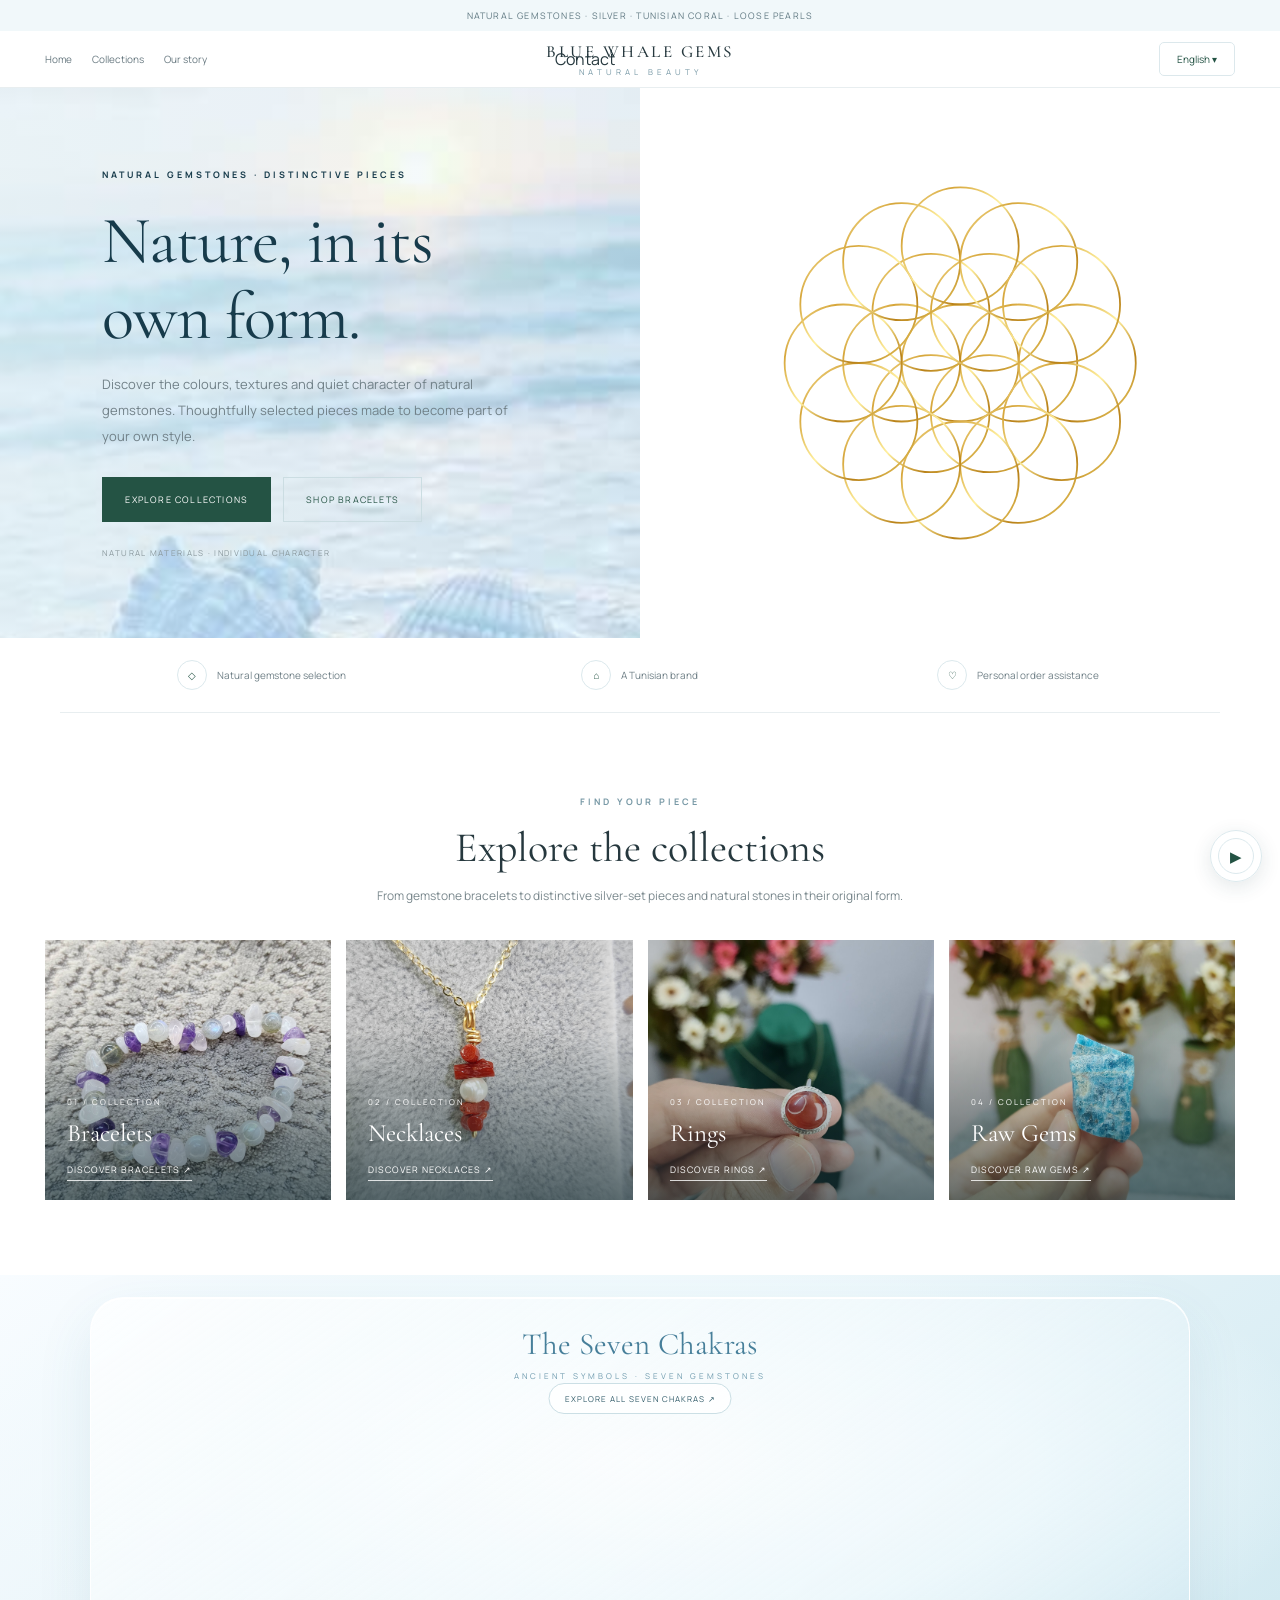
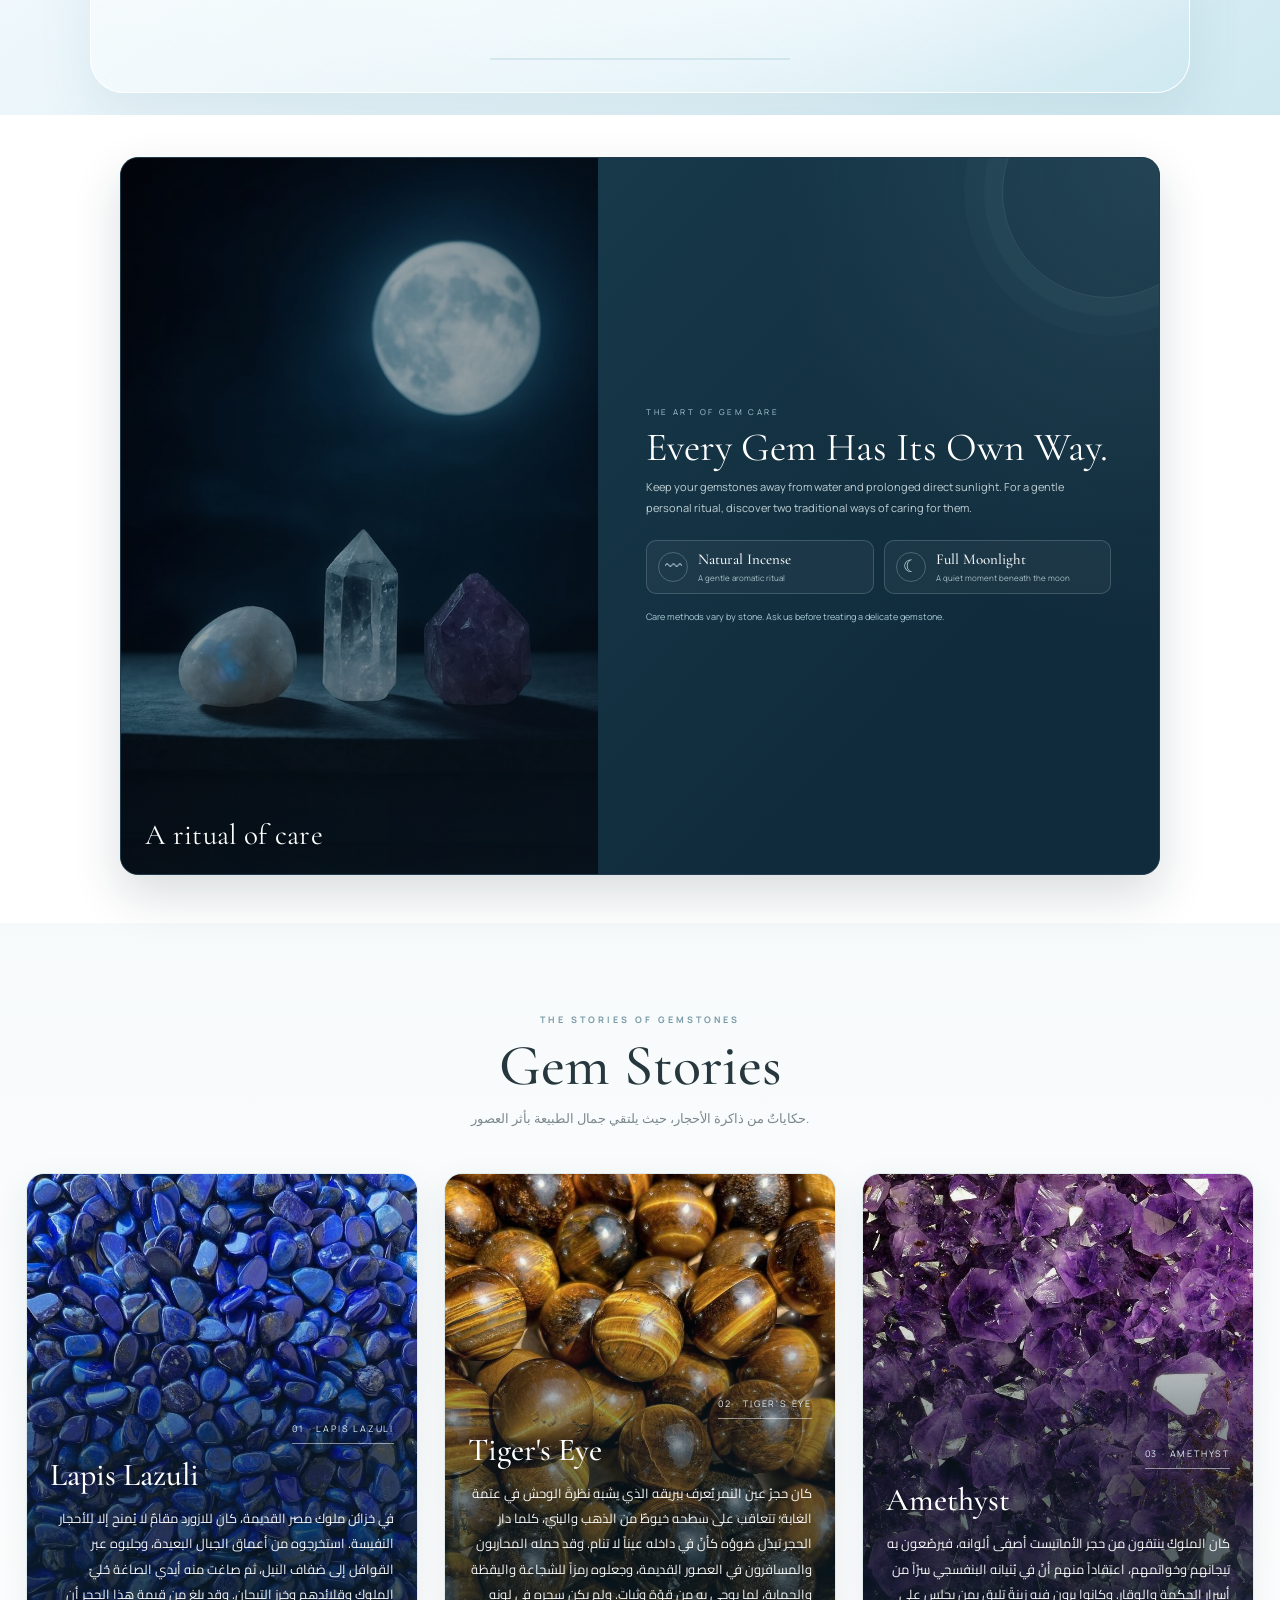
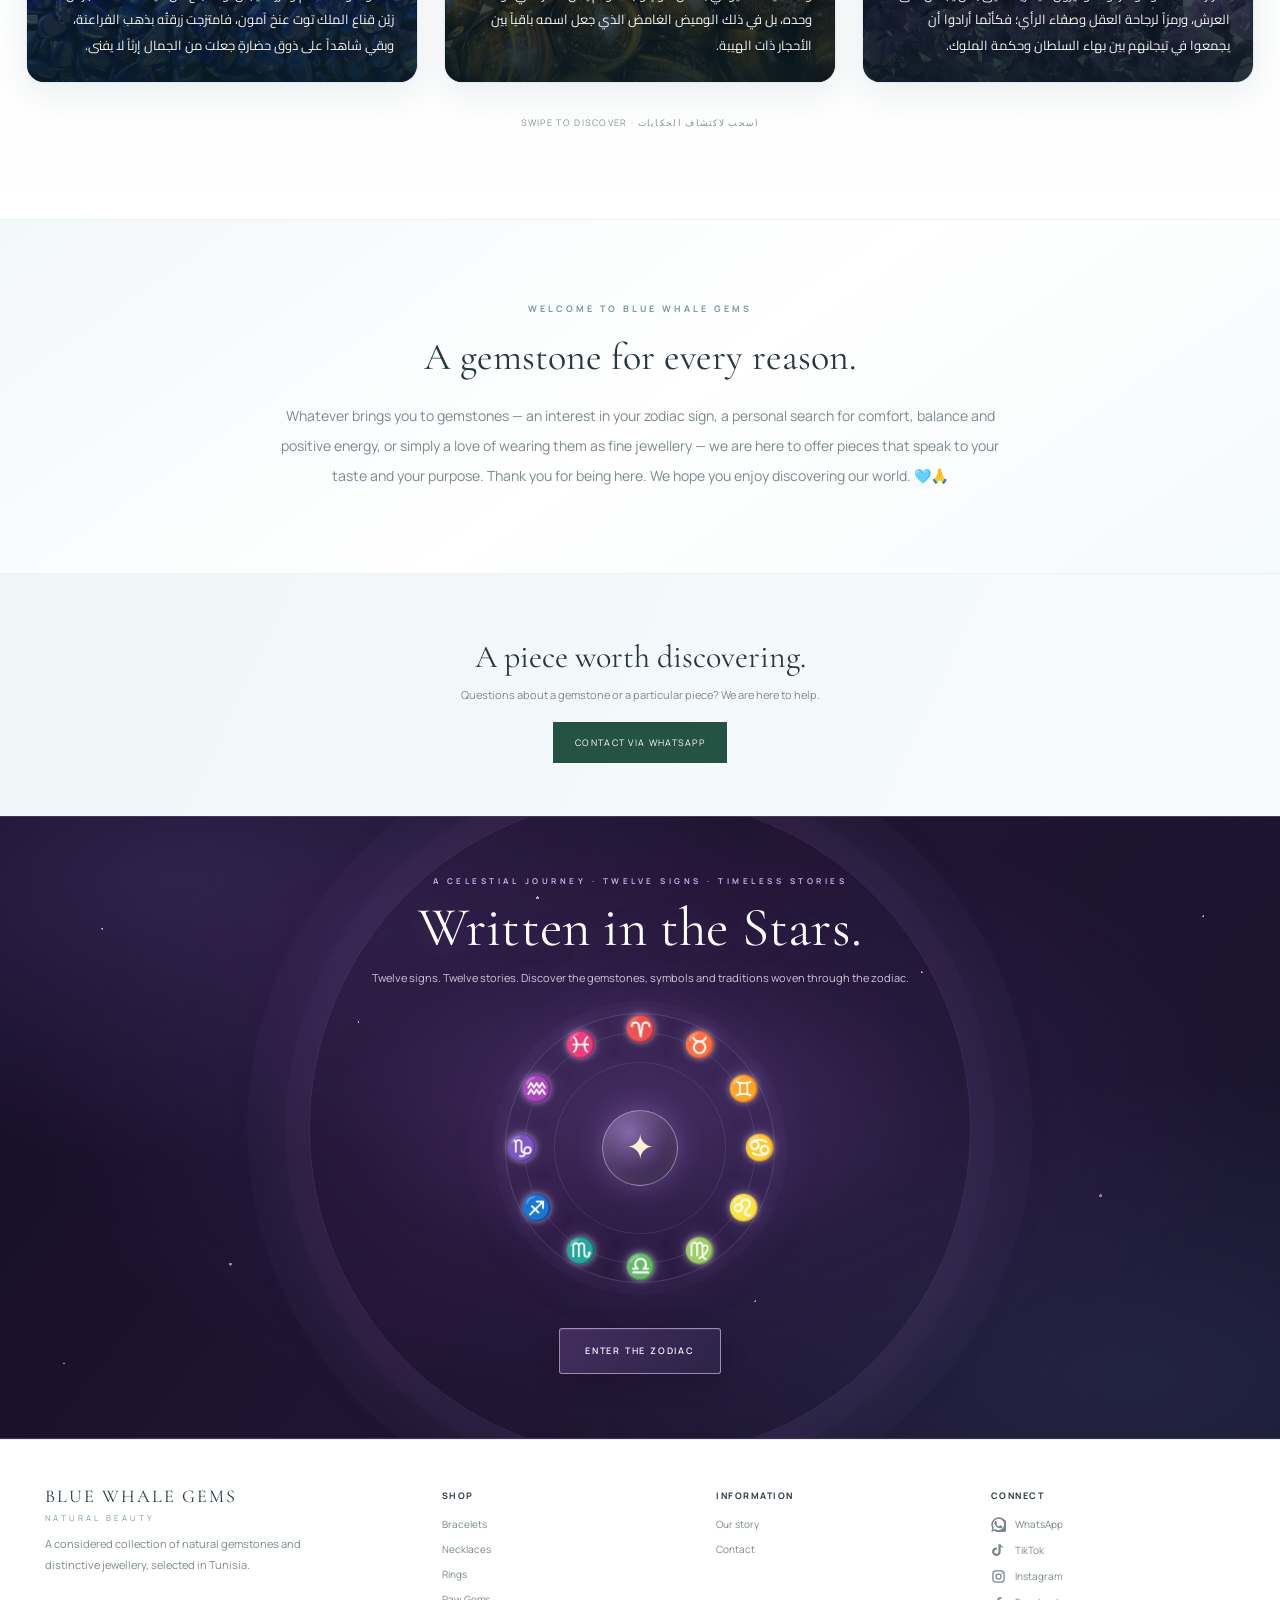
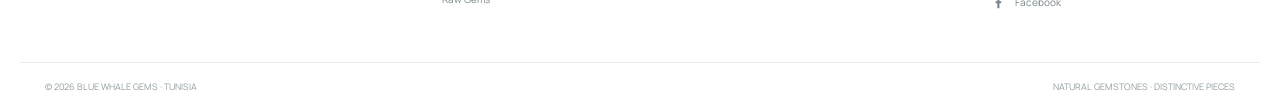
==== commit 7d720c5f: "Refine zodiac orbit symbols into elegant celestial glyphs" ====
--- a/index.html
+++ b/index.html
@@ -635,7 +635,7 @@
 .zodiac-orbit:before,.zodiac-orbit:after{content:"";position:absolute;inset:18px;border:1px solid rgba(205,184,232,.15);border-radius:50%}
 .zodiac-orbit:after{inset:48px;border-color:rgba(205,184,232,.13)}
 .zodiac-orbit-core{position:absolute;inset:50%;width:76px;height:76px;transform:translate(-50%,-50%);display:grid;place-items:center;border:1px solid rgba(224,204,249,.56);border-radius:50%;background:radial-gradient(circle at 35% 28%,#8669a9 0%,#46315f 56%,#241b39 100%);color:#fff0d2;font-family:var(--serif);font-size:34px;box-shadow:0 0 28px rgba(187,145,235,.32),inset 0 0 18px rgba(255,255,255,.12)}
-.zodiac-orbit-symbol{position:absolute;top:50%;left:50%;width:29px;height:29px;margin:-14.5px;border:1px solid rgba(209,187,236,.34);border-radius:50%;display:grid;place-items:center;background:rgba(35,24,53,.92);color:#e5d5fa;font-family:"Noto Sans Symbols 2","Segoe UI Symbol",serif;font-size:15px;line-height:1;box-shadow:0 0 13px rgba(179,137,225,.12);transform:rotate(calc(var(--i)*30deg)) translateY(-119px) rotate(calc(var(--i)*-30deg));animation:zodiacGlyphGlow 5s ease-in-out infinite;animation-delay:calc(var(--i)*-.4s)}
+.zodiac-orbit-symbol{position:absolute;top:50%;left:50%;width:36px;height:36px;margin:-18px;border:0;border-radius:0;display:grid;place-items:center;background:transparent;color:#eadcff;font-family:"Noto Sans Symbols 2","Segoe UI Symbol",serif;font-size:25px;font-weight:400;line-height:1;text-shadow:0 0 7px rgba(235,216,255,.62),0 0 20px rgba(178,133,232,.42);filter:drop-shadow(0 2px 5px rgba(8,5,18,.55));transform:rotate(calc(var(--i)*30deg)) translateY(-119px) rotate(calc(var(--i)*-30deg));animation:zodiacGlyphGlow 5s ease-in-out infinite;animation-delay:calc(var(--i)*-.4s)}
 .zodiac-orbit-symbol:nth-child(2){--i:0}.zodiac-orbit-symbol:nth-child(3){--i:1}.zodiac-orbit-symbol:nth-child(4){--i:2}.zodiac-orbit-symbol:nth-child(5){--i:3}.zodiac-orbit-symbol:nth-child(6){--i:4}.zodiac-orbit-symbol:nth-child(7){--i:5}.zodiac-orbit-symbol:nth-child(8){--i:6}.zodiac-orbit-symbol:nth-child(9){--i:7}.zodiac-orbit-symbol:nth-child(10){--i:8}.zodiac-orbit-symbol:nth-child(11){--i:9}.zodiac-orbit-symbol:nth-child(12){--i:10}.zodiac-orbit-symbol:nth-child(13){--i:11}
 .zodiac-invitation-link{display:inline-flex;align-items:center;justify-content:center;gap:13px;min-height:46px;margin-top:23px;padding:0 25px;border:1px solid rgba(220,199,246,.62);border-radius:3px;background:linear-gradient(110deg,rgba(117,83,155,.38),rgba(69,55,104,.32));color:#f6efff;font-size:9px;font-weight:600;letter-spacing:1.8px;box-shadow:0 8px 28px rgba(8,5,18,.2),inset 0 1px rgba(255,255,255,.08);transition:background .35s ease,border-color .35s ease,transform .35s ease,box-shadow .35s ease}
 .zodiac-invitation-link:hover{transform:translateY(-3px);border-color:#ead8ff;background:linear-gradient(110deg,rgba(146,105,190,.62),rgba(91,75,135,.52));box-shadow:0 12px 34px rgba(8,5,18,.28),0 0 22px rgba(180,139,228,.17)}
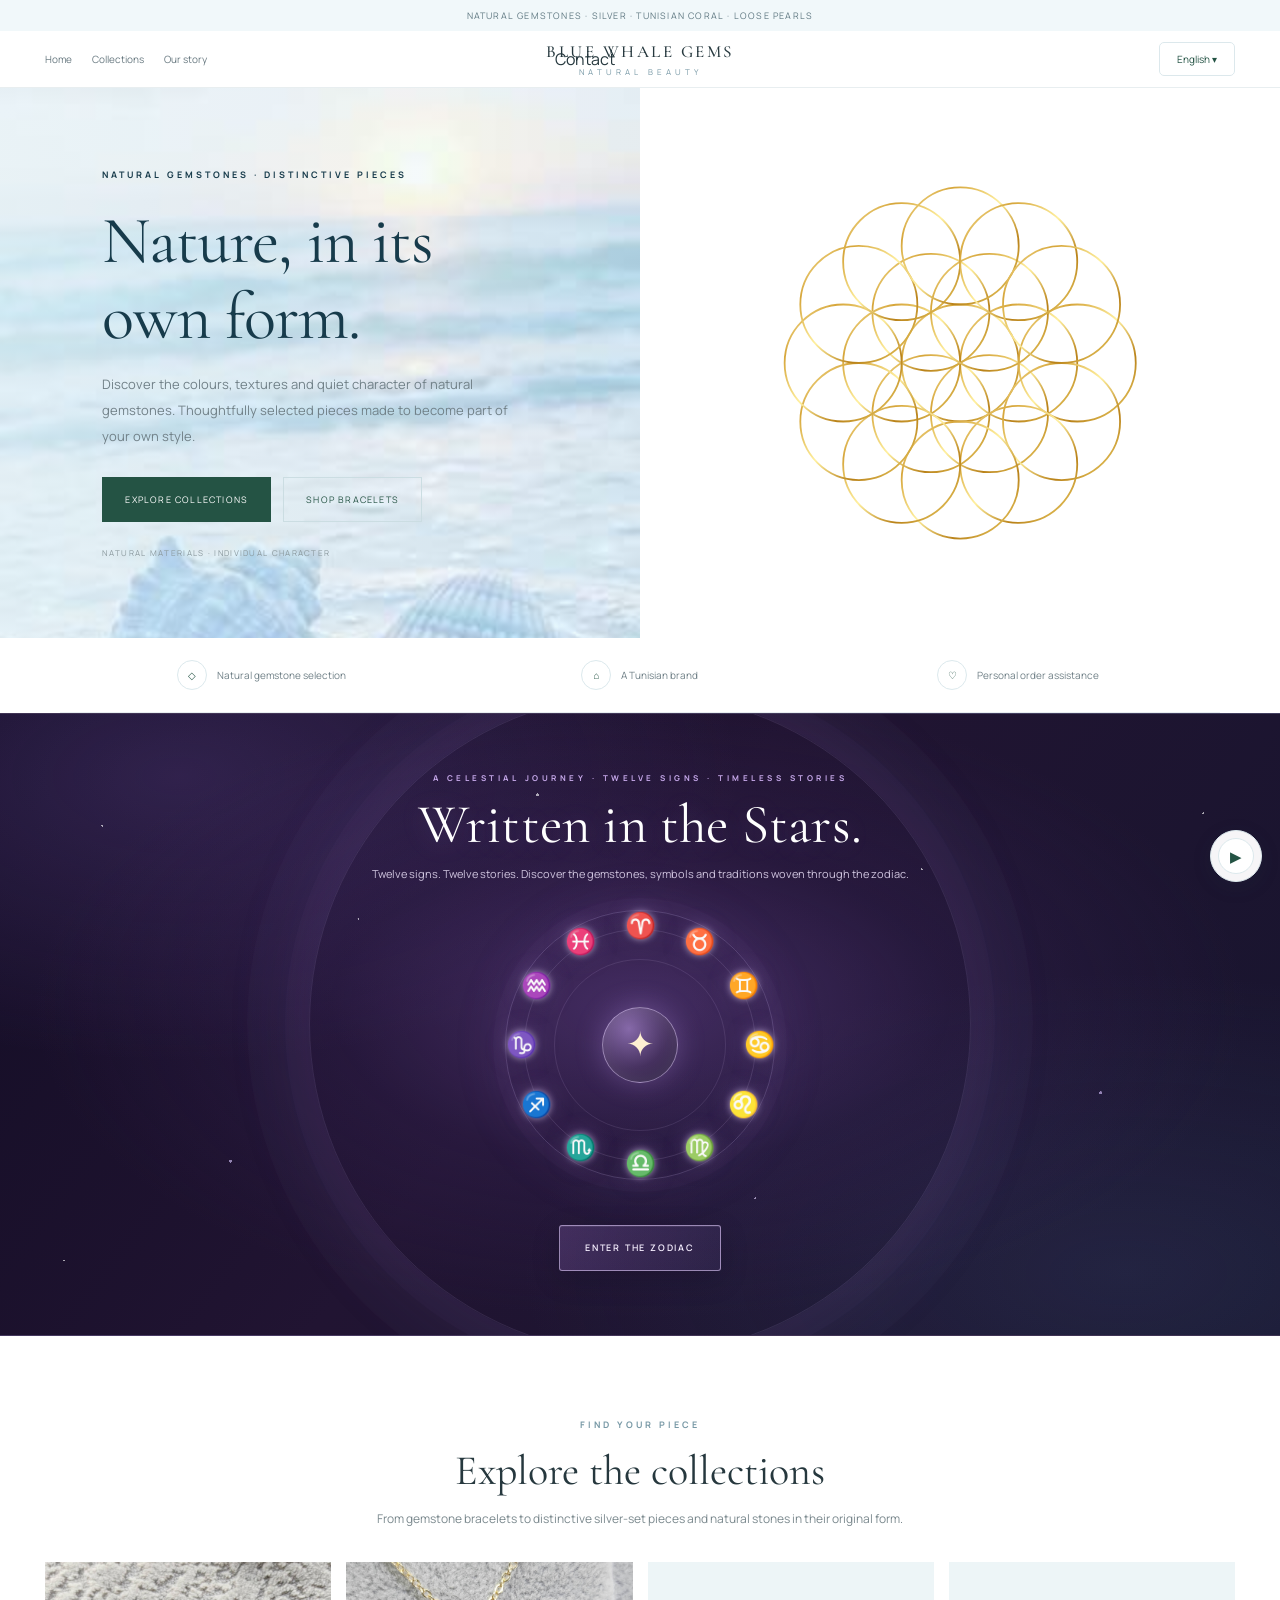
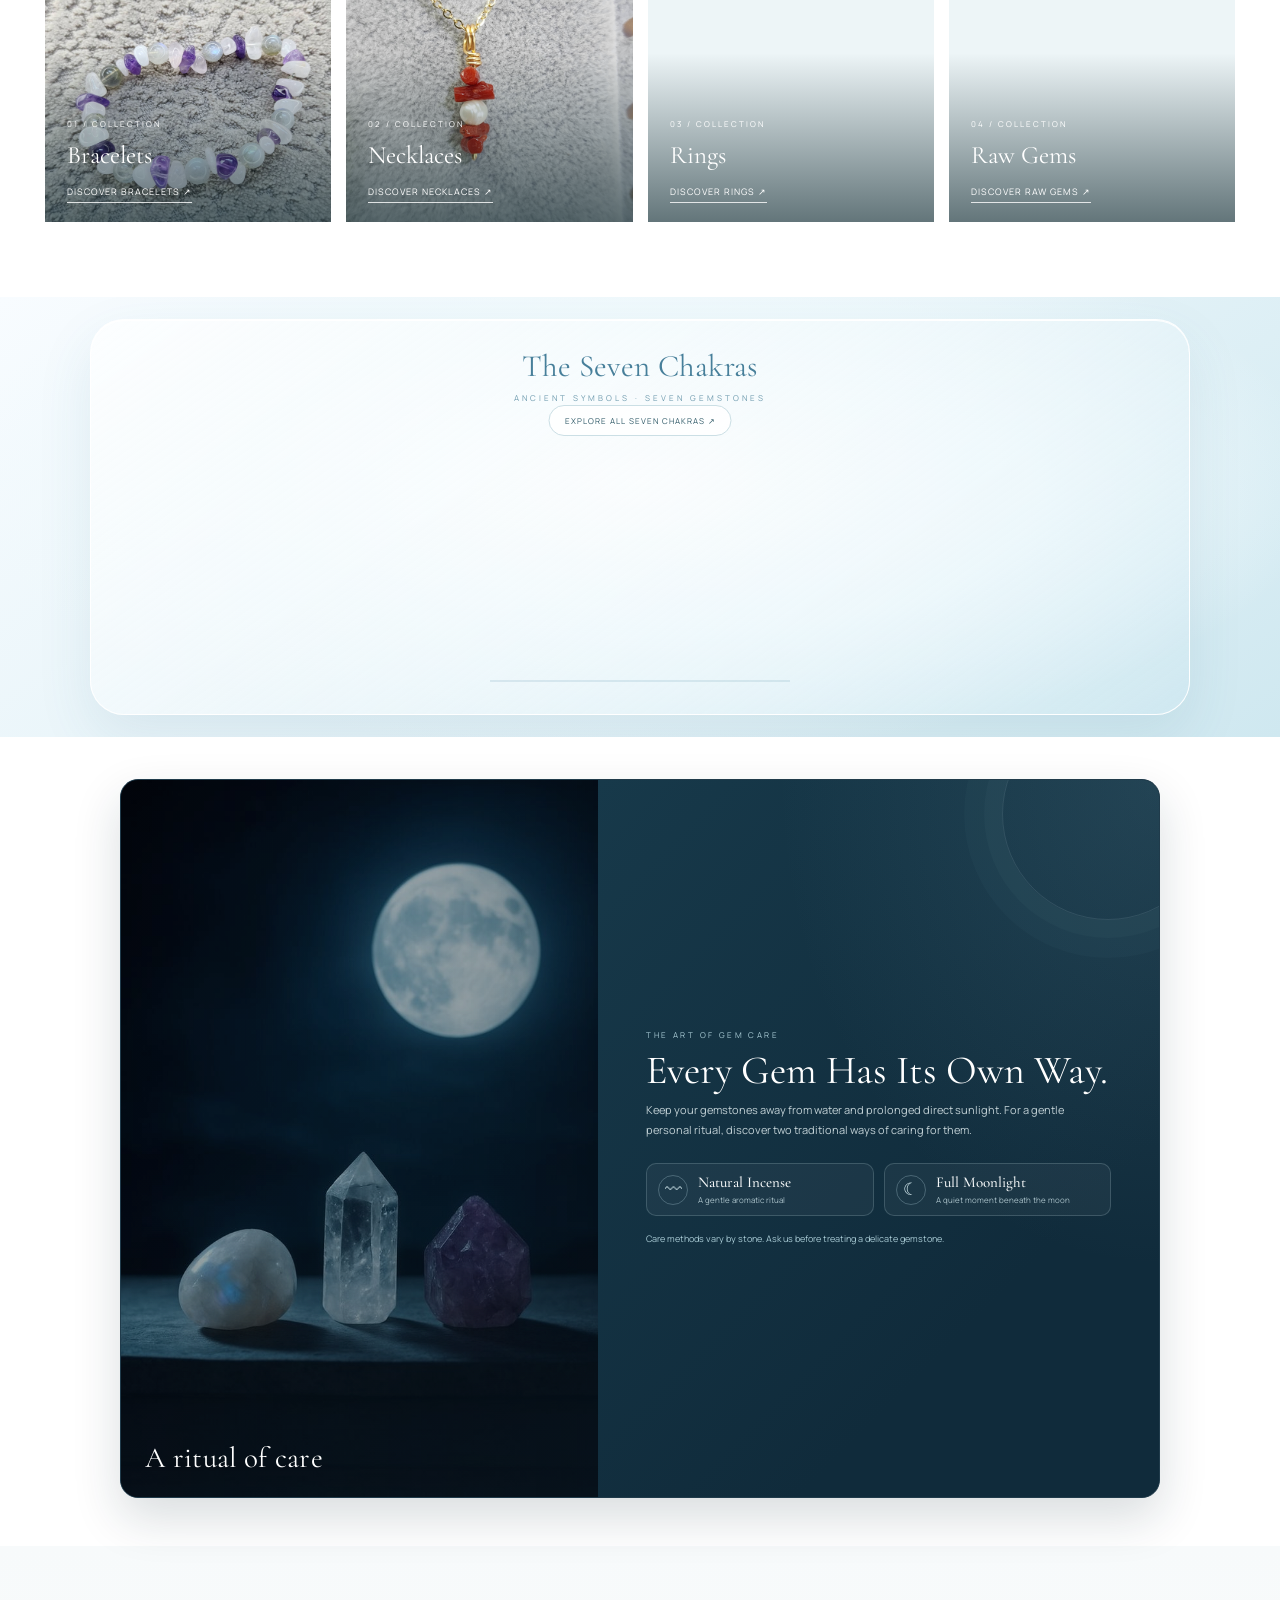
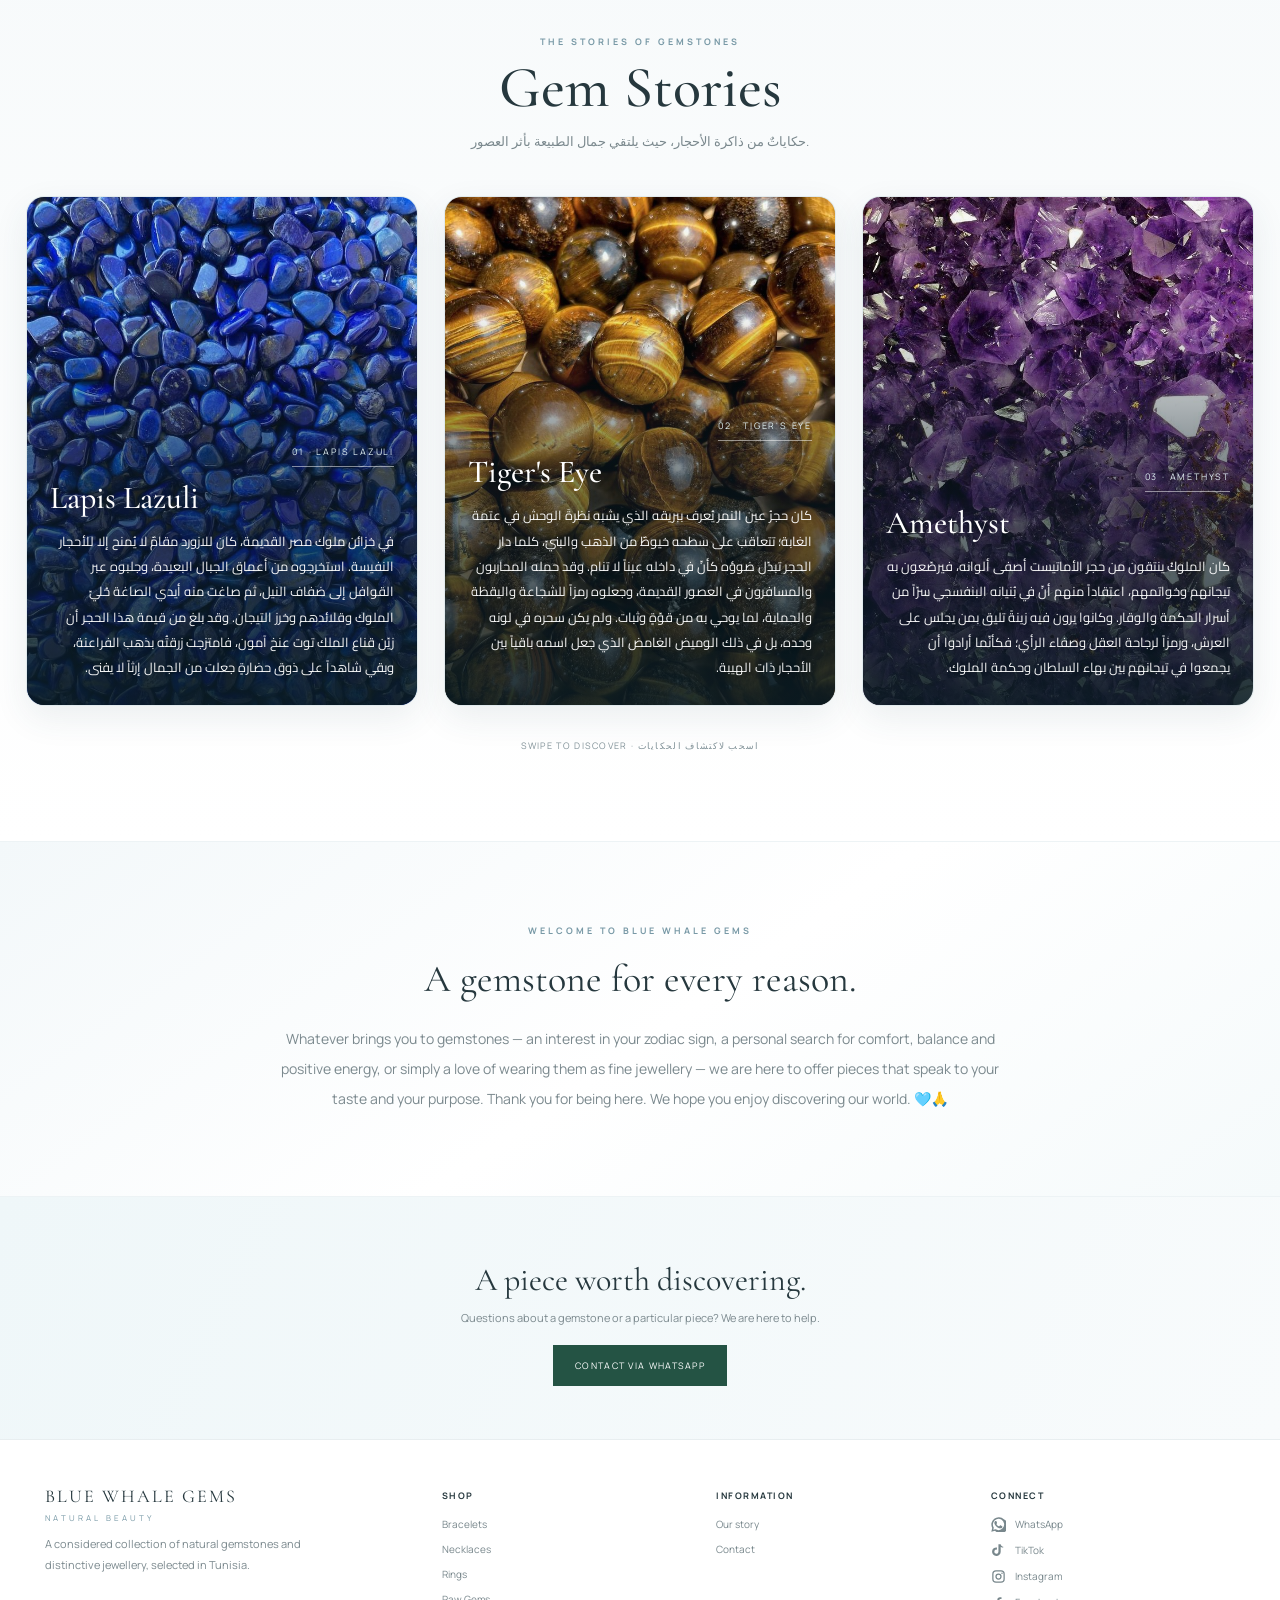
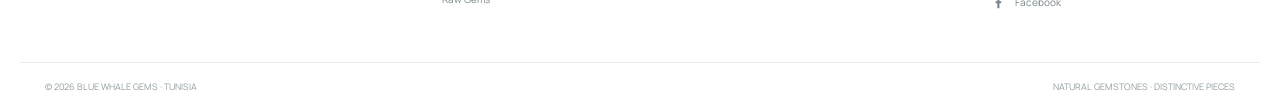
==== commit 82fc442a: "Move zodiac discovery section higher on homepage" ====
--- a/index.html
+++ b/index.html
@@ -730,6 +730,19 @@
  <div class="trust-item"><span class="trust-icon">♡</span><span data-en="Personal order assistance" data-ar="مرافقة في إتمام الطلب">Personal order assistance</span></div>
 </div>
 
+<section class="zodiac-invitation" aria-labelledby="zodiacInvitationTitle">
+ <div class="zodiac-invitation-inner">
+  <span class="kicker" data-en="A CELESTIAL JOURNEY · TWELVE SIGNS · TIMELESS STORIES" data-ar="رحلة سماوية · اثنا عشر برجاً · حكايات خالدة">A CELESTIAL JOURNEY · TWELVE SIGNS · TIMELESS STORIES</span>
+  <h2 id="zodiacInvitationTitle" data-en="Written in the Stars." data-ar="حكايةٌ كتبتها النجوم.">Written in the Stars.</h2>
+  <p data-en="Twelve signs. Twelve stories. Discover the gemstones, symbols and traditions woven through the zodiac." data-ar="اثنا عشر برجاً، واثنتا عشرة حكاية. اكتشف الأحجار والرموز والتقاليد التي ارتبطت بعالم الأبراج.">Twelve signs. Twelve stories. Discover the gemstones, symbols and traditions woven through the zodiac.</p>
+  <div class="zodiac-orbit" aria-hidden="true">
+   <span class="zodiac-orbit-core">✦</span>
+   <span class="zodiac-orbit-symbol">♈</span><span class="zodiac-orbit-symbol">♉</span><span class="zodiac-orbit-symbol">♊</span><span class="zodiac-orbit-symbol">♋</span><span class="zodiac-orbit-symbol">♌</span><span class="zodiac-orbit-symbol">♍</span><span class="zodiac-orbit-symbol">♎</span><span class="zodiac-orbit-symbol">♏</span><span class="zodiac-orbit-symbol">♐</span><span class="zodiac-orbit-symbol">♑</span><span class="zodiac-orbit-symbol">♒</span><span class="zodiac-orbit-symbol">♓</span>
+  </div>
+  <a class="zodiac-invitation-link" href="zodiac.html" data-en="ENTER THE ZODIAC" data-ar="ادخل إلى عالم الأبراج"><span aria-hidden="true">✧</span> ENTER THE ZODIAC <span aria-hidden="true">↗</span></a>
+ </div>
+</section>
+
 <section class="section" id="collections">
  <div class="section-head">
   <span class="kicker" data-en="FIND YOUR PIECE" data-ar="اكتشف القطعة التي تشبهك">FIND YOUR PIECE</span>
@@ -871,18 +884,7 @@
  <a href="https://wa.me/21655733020" target="_blank" rel="noopener" data-en="CONTACT VIA WHATSAPP" data-ar="تواصل عبر واتساب">CONTACT VIA WHATSAPP</a>
 </section>
 
-<section class="zodiac-invitation" aria-labelledby="zodiacInvitationTitle">
- <div class="zodiac-invitation-inner">
-  <span class="kicker" data-en="A CELESTIAL JOURNEY · TWELVE SIGNS · TIMELESS STORIES" data-ar="رحلة سماوية · اثنا عشر برجاً · حكايات خالدة">A CELESTIAL JOURNEY · TWELVE SIGNS · TIMELESS STORIES</span>
-  <h2 id="zodiacInvitationTitle" data-en="Written in the Stars." data-ar="حكايةٌ كتبتها النجوم.">Written in the Stars.</h2>
-  <p data-en="Twelve signs. Twelve stories. Discover the gemstones, symbols and traditions woven through the zodiac." data-ar="اثنا عشر برجاً، واثنتا عشرة حكاية. اكتشف الأحجار والرموز والتقاليد التي ارتبطت بعالم الأبراج.">Twelve signs. Twelve stories. Discover the gemstones, symbols and traditions woven through the zodiac.</p>
-  <div class="zodiac-orbit" aria-hidden="true">
-   <span class="zodiac-orbit-core">✦</span>
-   <span class="zodiac-orbit-symbol">♈</span><span class="zodiac-orbit-symbol">♉</span><span class="zodiac-orbit-symbol">♊</span><span class="zodiac-orbit-symbol">♋</span><span class="zodiac-orbit-symbol">♌</span><span class="zodiac-orbit-symbol">♍</span><span class="zodiac-orbit-symbol">♎</span><span class="zodiac-orbit-symbol">♏</span><span class="zodiac-orbit-symbol">♐</span><span class="zodiac-orbit-symbol">♑</span><span class="zodiac-orbit-symbol">♒</span><span class="zodiac-orbit-symbol">♓</span>
-  </div>
-  <a class="zodiac-invitation-link" href="zodiac.html" data-en="ENTER THE ZODIAC" data-ar="ادخل إلى عالم الأبراج"><span aria-hidden="true">✧</span> ENTER THE ZODIAC <span aria-hidden="true">↗</span></a>
- </div>
-</section>
+
 </main>
 
 
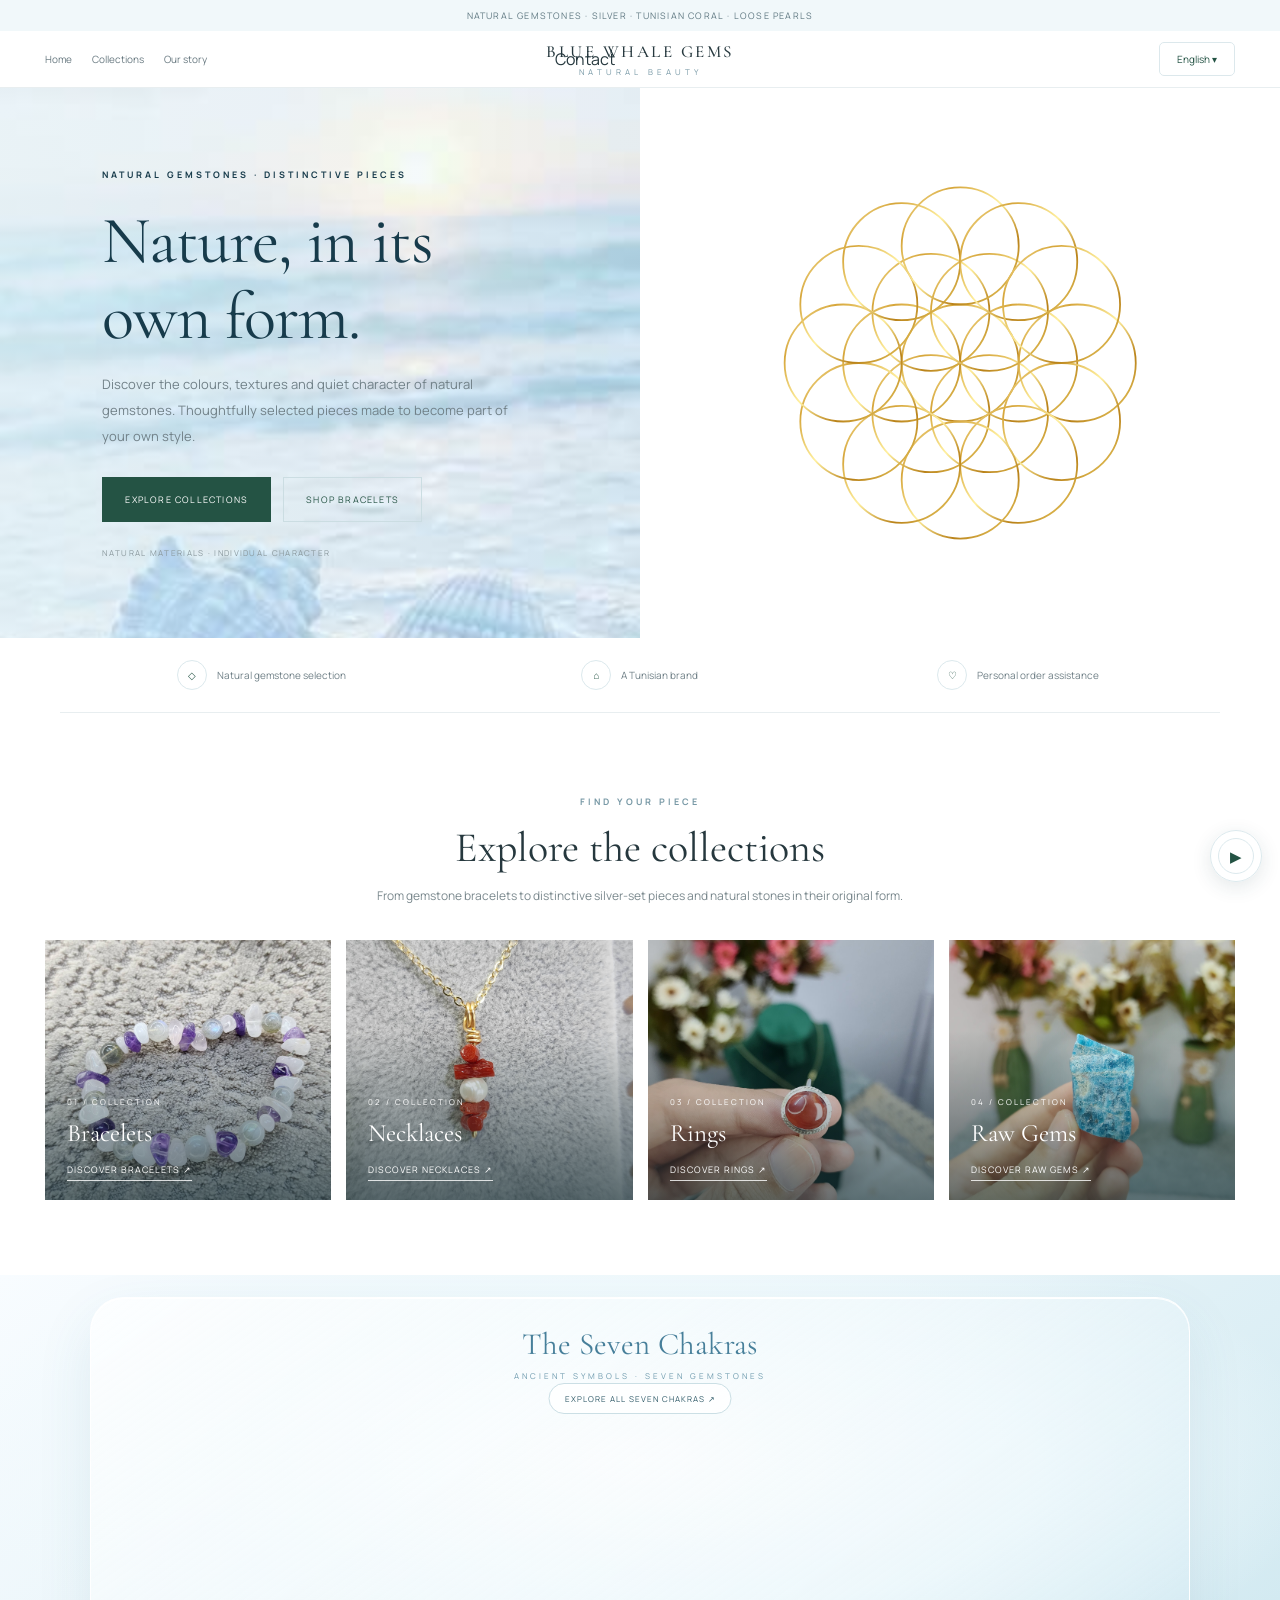
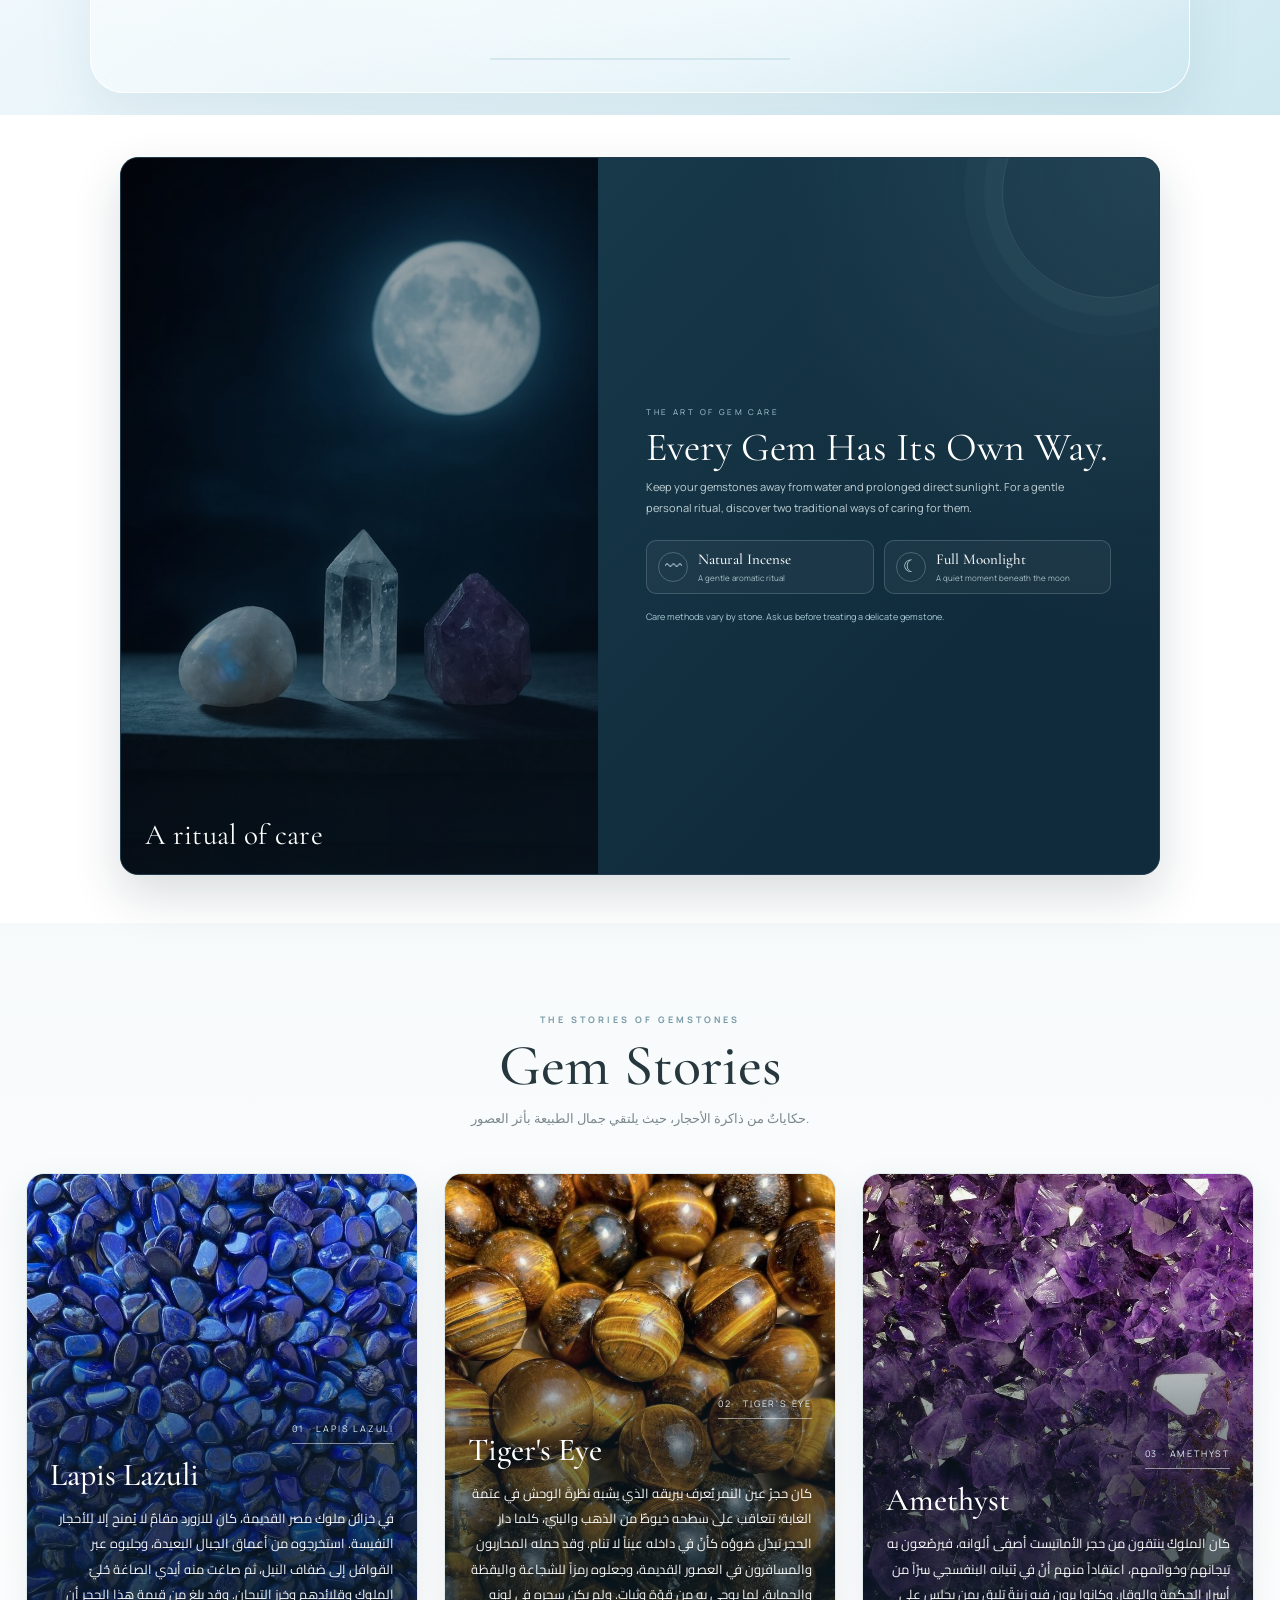
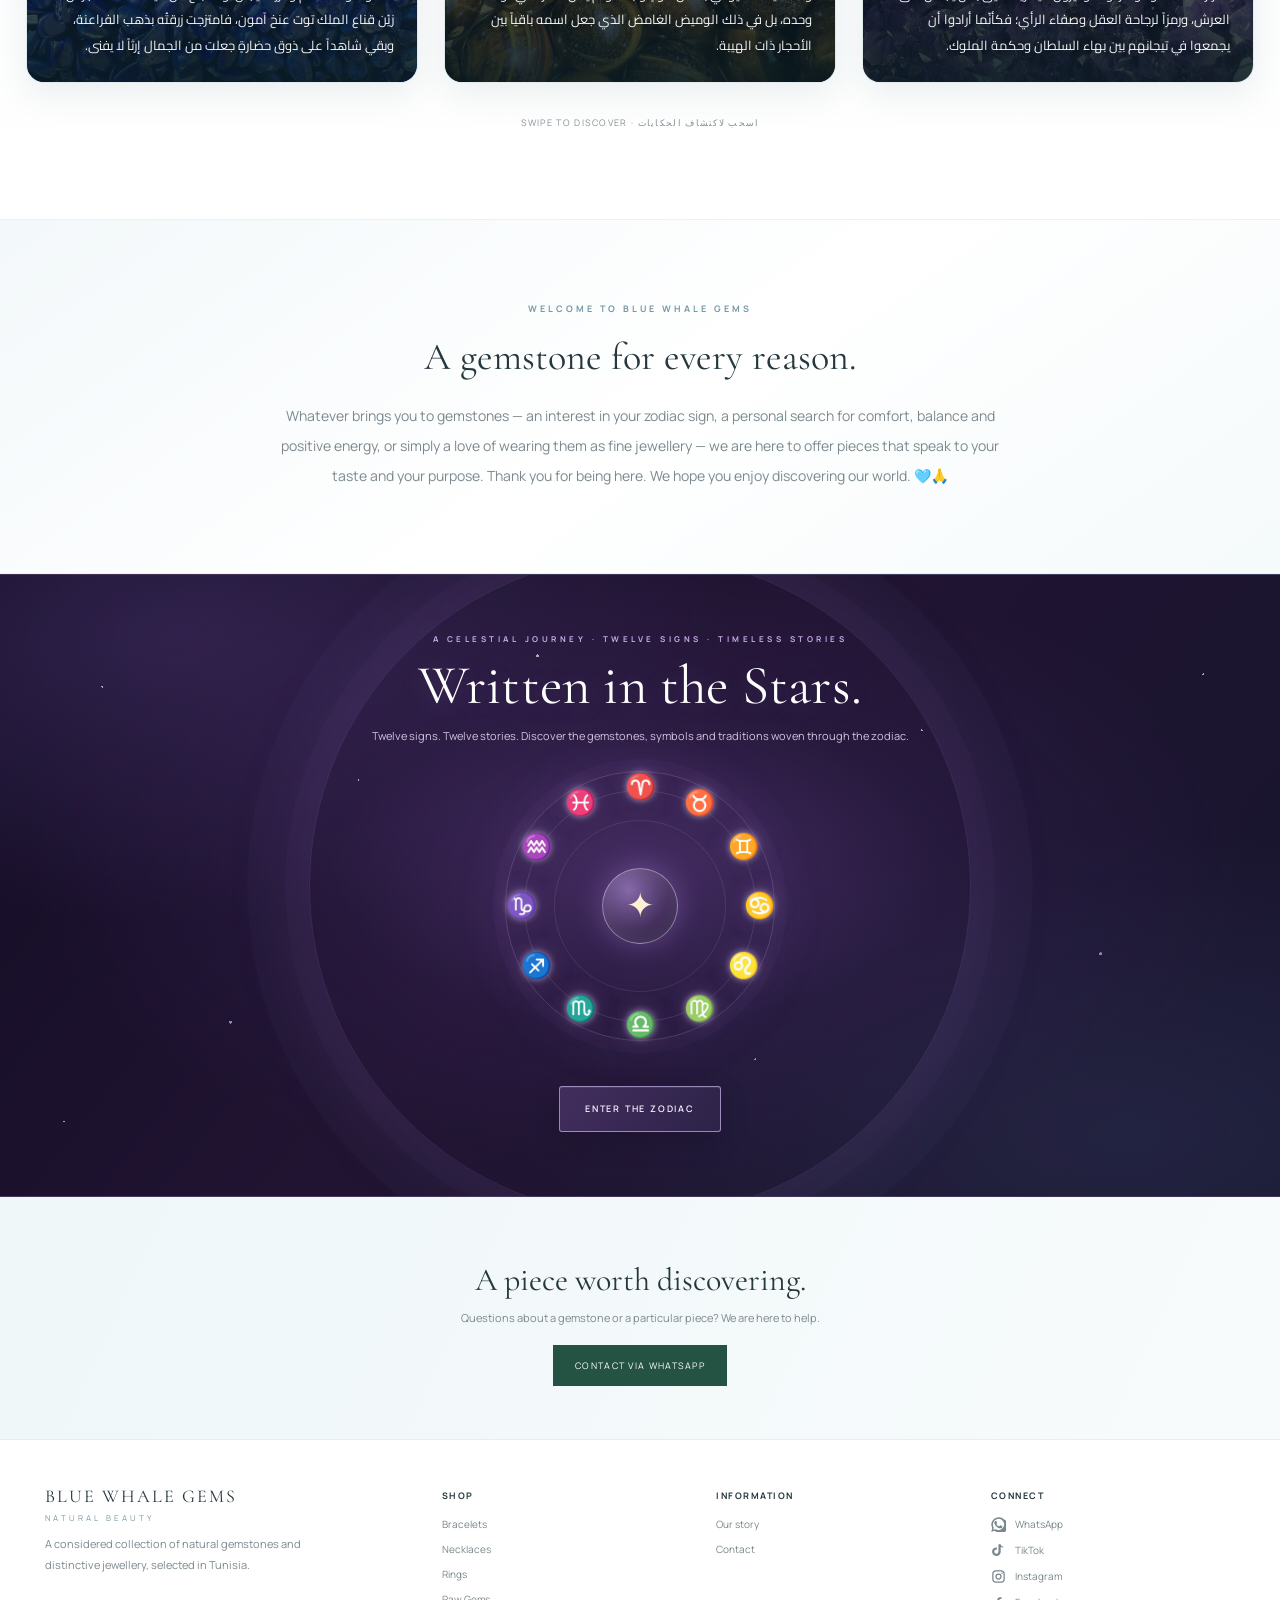
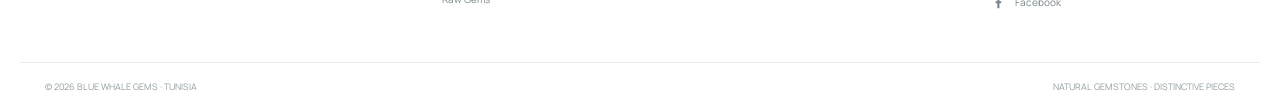
==== commit 8feeb1fc: "Move zodiac invitation to lower homepage" ====
--- a/index.html
+++ b/index.html
@@ -730,19 +730,6 @@
  <div class="trust-item"><span class="trust-icon">♡</span><span data-en="Personal order assistance" data-ar="مرافقة في إتمام الطلب">Personal order assistance</span></div>
 </div>
 
-<section class="zodiac-invitation" aria-labelledby="zodiacInvitationTitle">
- <div class="zodiac-invitation-inner">
-  <span class="kicker" data-en="A CELESTIAL JOURNEY · TWELVE SIGNS · TIMELESS STORIES" data-ar="رحلة سماوية · اثنا عشر برجاً · حكايات خالدة">A CELESTIAL JOURNEY · TWELVE SIGNS · TIMELESS STORIES</span>
-  <h2 id="zodiacInvitationTitle" data-en="Written in the Stars." data-ar="حكايةٌ كتبتها النجوم.">Written in the Stars.</h2>
-  <p data-en="Twelve signs. Twelve stories. Discover the gemstones, symbols and traditions woven through the zodiac." data-ar="اثنا عشر برجاً، واثنتا عشرة حكاية. اكتشف الأحجار والرموز والتقاليد التي ارتبطت بعالم الأبراج.">Twelve signs. Twelve stories. Discover the gemstones, symbols and traditions woven through the zodiac.</p>
-  <div class="zodiac-orbit" aria-hidden="true">
-   <span class="zodiac-orbit-core">✦</span>
-   <span class="zodiac-orbit-symbol">♈</span><span class="zodiac-orbit-symbol">♉</span><span class="zodiac-orbit-symbol">♊</span><span class="zodiac-orbit-symbol">♋</span><span class="zodiac-orbit-symbol">♌</span><span class="zodiac-orbit-symbol">♍</span><span class="zodiac-orbit-symbol">♎</span><span class="zodiac-orbit-symbol">♏</span><span class="zodiac-orbit-symbol">♐</span><span class="zodiac-orbit-symbol">♑</span><span class="zodiac-orbit-symbol">♒</span><span class="zodiac-orbit-symbol">♓</span>
-  </div>
-  <a class="zodiac-invitation-link" href="zodiac.html" data-en="ENTER THE ZODIAC" data-ar="ادخل إلى عالم الأبراج"><span aria-hidden="true">✧</span> ENTER THE ZODIAC <span aria-hidden="true">↗</span></a>
- </div>
-</section>
-
 <section class="section" id="collections">
  <div class="section-head">
   <span class="kicker" data-en="FIND YOUR PIECE" data-ar="اكتشف القطعة التي تشبهك">FIND YOUR PIECE</span>
@@ -877,6 +864,19 @@
    <p data-en="Whatever brings you to gemstones — an interest in your zodiac sign, a personal search for comfort, balance and positive energy, or simply a love of wearing them as fine jewellery — we are here to offer pieces that speak to your taste and your purpose. Thank you for being here. We hope you enjoy discovering our world. 🩵🙏" data-ar="مهما كان سبب اقتنائك للأحجار الكريمة، سواء أكان اختيارك مرتبطاً ببرجك الفلكي، أو رغبةً في تعزيز شعورك بالراحة والتوازن والطاقة الإيجابية، أو حباً لجمالها حين تتألّق كقطعة مجوهرات فاخرة؛ ستجد هنا ما تبحث عنه، وما يليق بذوقك. شكراً لزيارتك، ونتمنى لك وقتاً ممتعاً في اكتشاف عالمنا. 🩵🙏">Whatever brings you to gemstones — an interest in your zodiac sign, a personal search for comfort, balance and positive energy, or simply a love of wearing them as fine jewellery — we are here to offer pieces that speak to your taste and your purpose. Thank you for being here. We hope you enjoy discovering our world. 🩵🙏</p>
   </div>
  </section>
+
+<section class="zodiac-invitation" aria-labelledby="zodiacInvitationTitle">
+ <div class="zodiac-invitation-inner">
+  <span class="kicker" data-en="A CELESTIAL JOURNEY · TWELVE SIGNS · TIMELESS STORIES" data-ar="رحلة سماوية · اثنا عشر برجاً · حكايات خالدة">A CELESTIAL JOURNEY · TWELVE SIGNS · TIMELESS STORIES</span>
+  <h2 id="zodiacInvitationTitle" data-en="Written in the Stars." data-ar="حكايةٌ كتبتها النجوم.">Written in the Stars.</h2>
+  <p data-en="Twelve signs. Twelve stories. Discover the gemstones, symbols and traditions woven through the zodiac." data-ar="اثنا عشر برجاً، واثنتا عشرة حكاية. اكتشف الأحجار والرموز والتقاليد التي ارتبطت بعالم الأبراج.">Twelve signs. Twelve stories. Discover the gemstones, symbols and traditions woven through the zodiac.</p>
+  <div class="zodiac-orbit" aria-hidden="true">
+   <span class="zodiac-orbit-core">✦</span>
+   <span class="zodiac-orbit-symbol">♈</span><span class="zodiac-orbit-symbol">♉</span><span class="zodiac-orbit-symbol">♊</span><span class="zodiac-orbit-symbol">♋</span><span class="zodiac-orbit-symbol">♌</span><span class="zodiac-orbit-symbol">♍</span><span class="zodiac-orbit-symbol">♎</span><span class="zodiac-orbit-symbol">♏</span><span class="zodiac-orbit-symbol">♐</span><span class="zodiac-orbit-symbol">♑</span><span class="zodiac-orbit-symbol">♒</span><span class="zodiac-orbit-symbol">♓</span>
+  </div>
+  <a class="zodiac-invitation-link" href="zodiac.html" data-en="ENTER THE ZODIAC" data-ar="ادخل إلى عالم الأبراج"><span aria-hidden="true">✧</span> ENTER THE ZODIAC <span aria-hidden="true">↗</span></a>
+ </div>
+</section>
 
 <section class="contact" id="contact">
  <h2 data-en="A piece worth discovering." data-ar="قطعة تستحق أن تكتشفها.">A piece worth discovering.</h2>
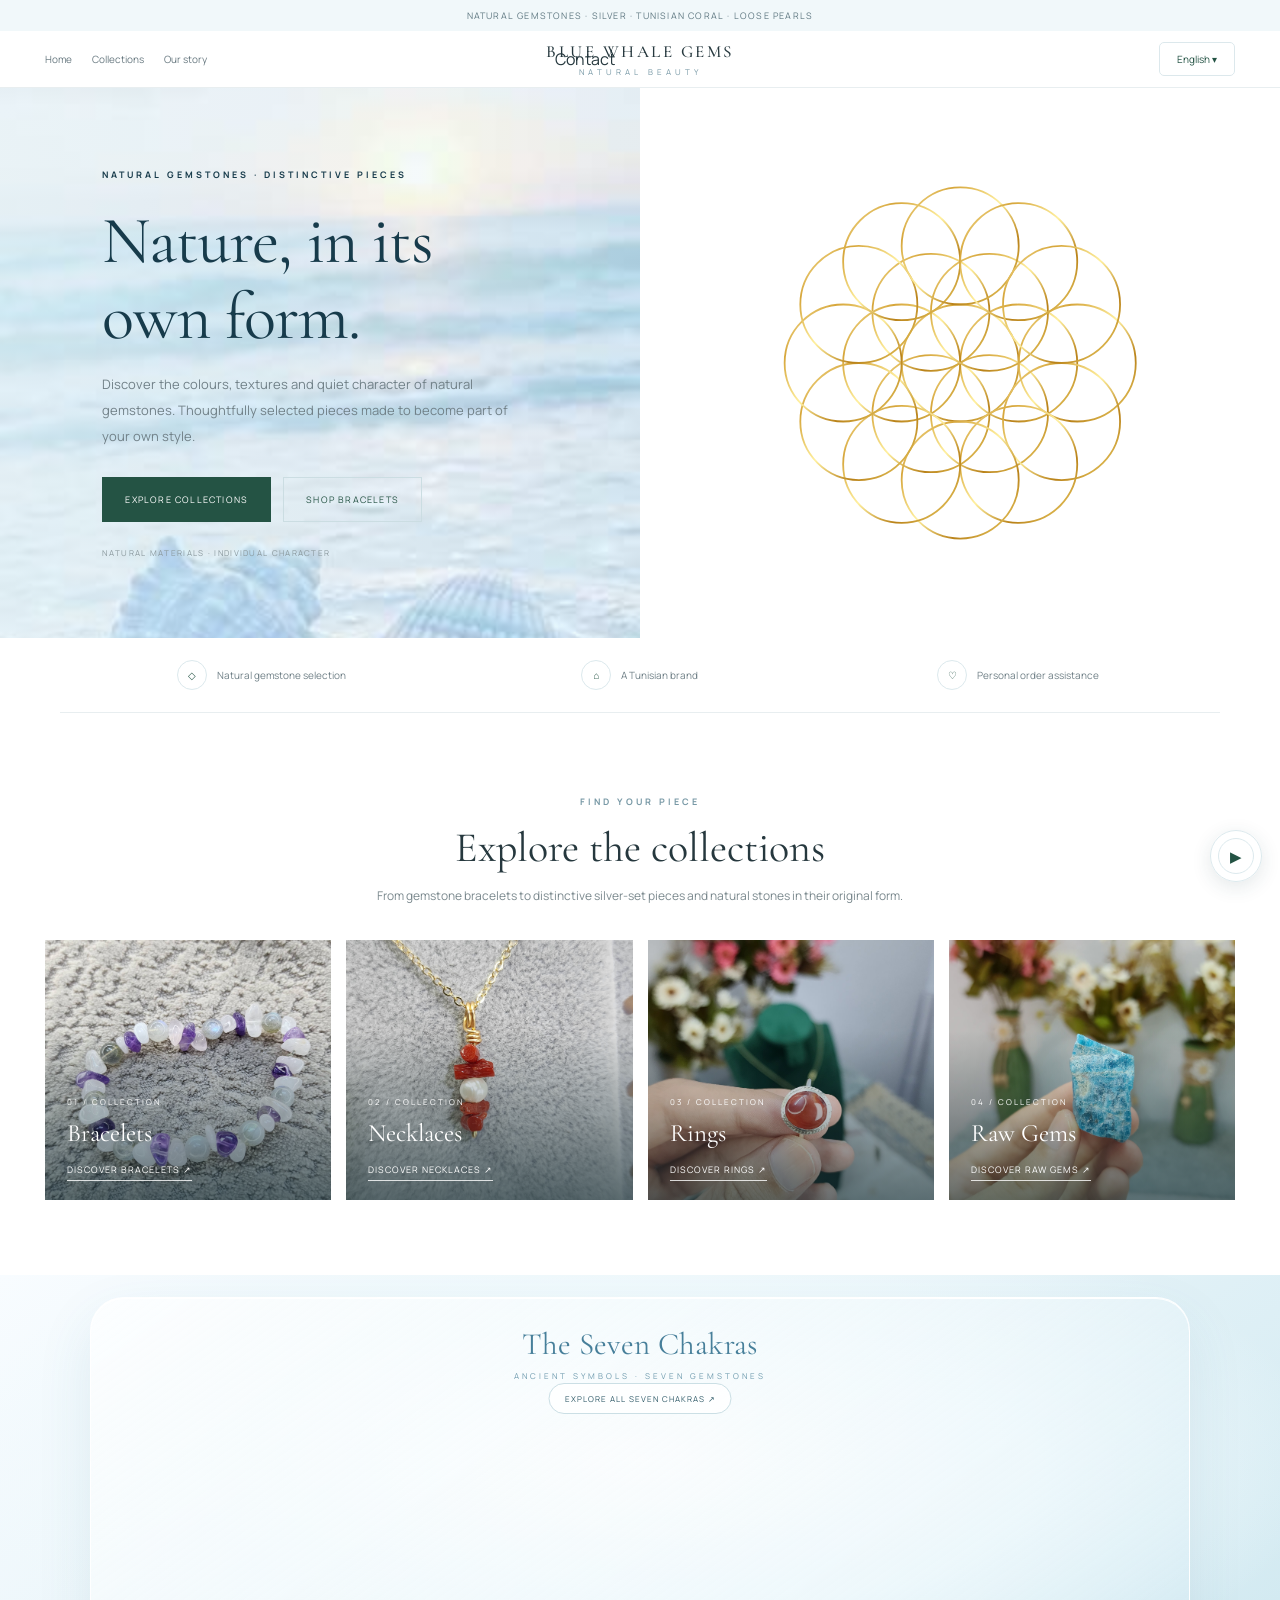
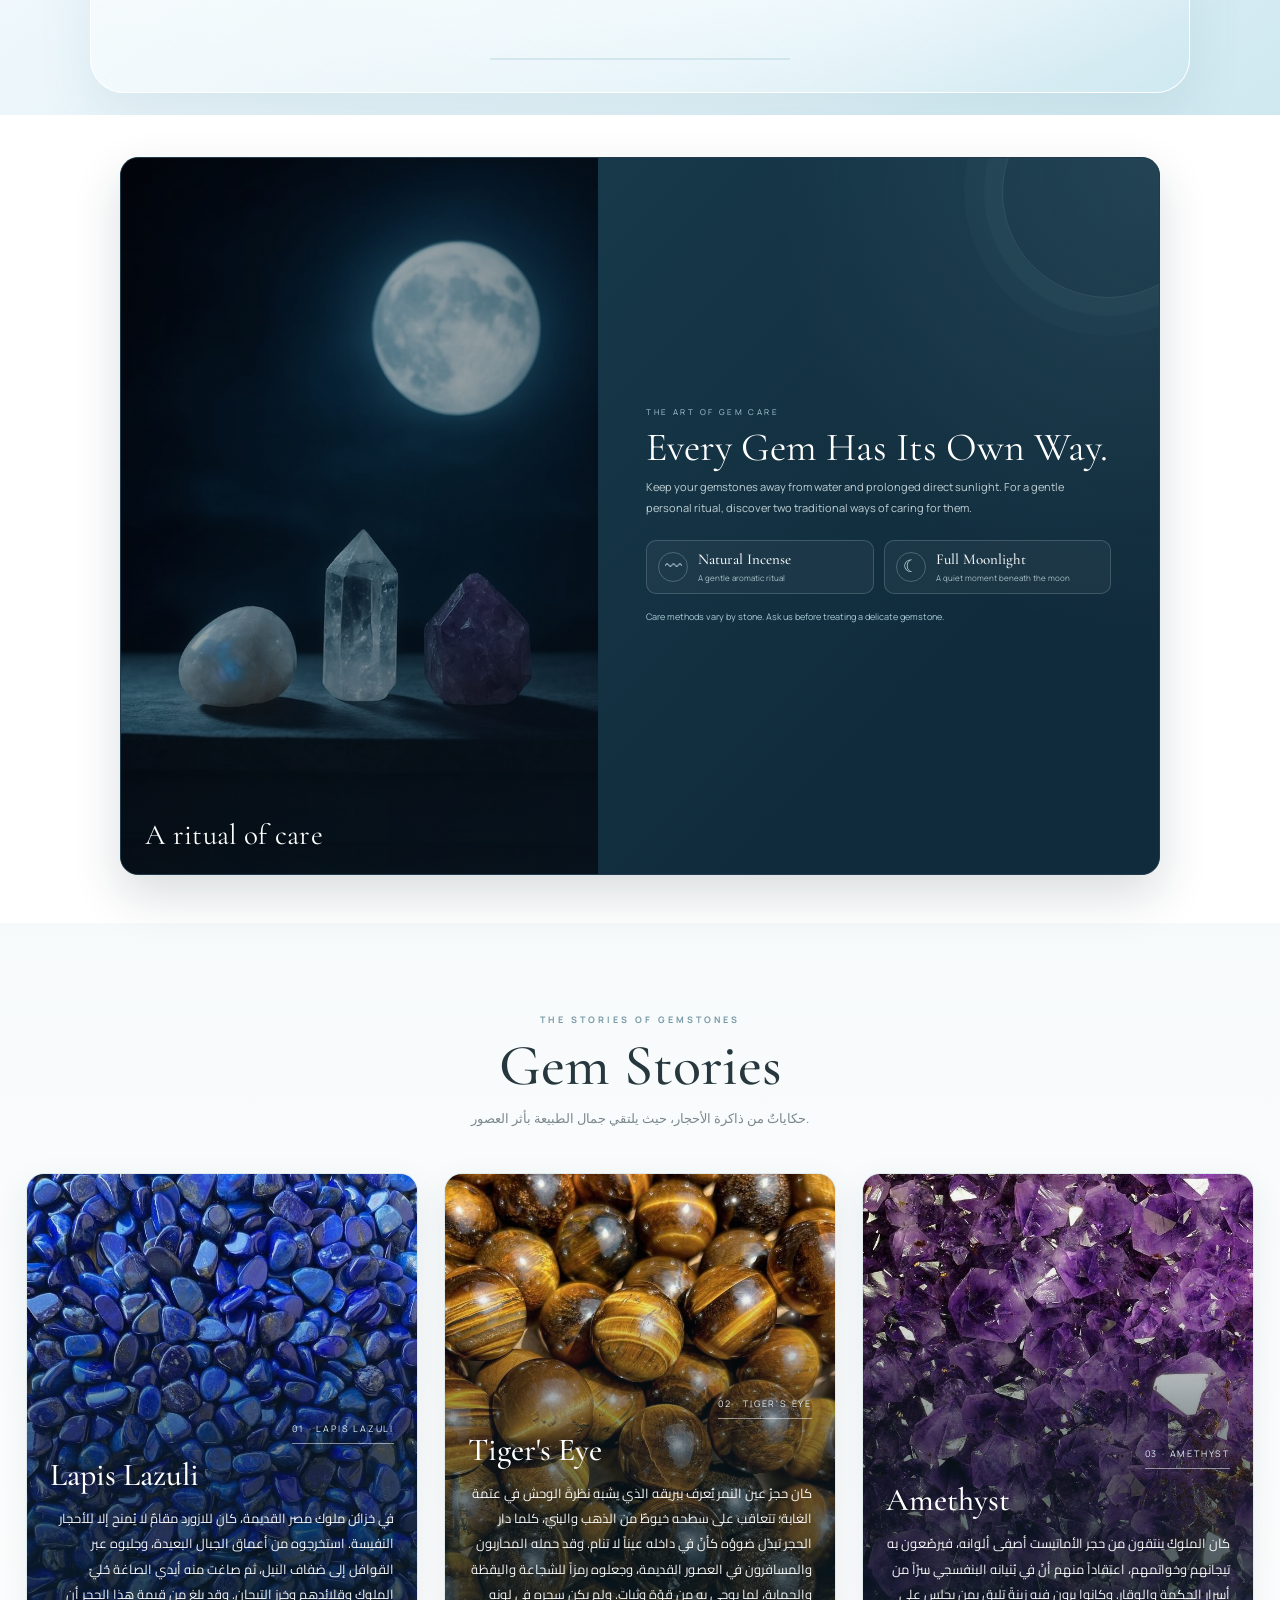
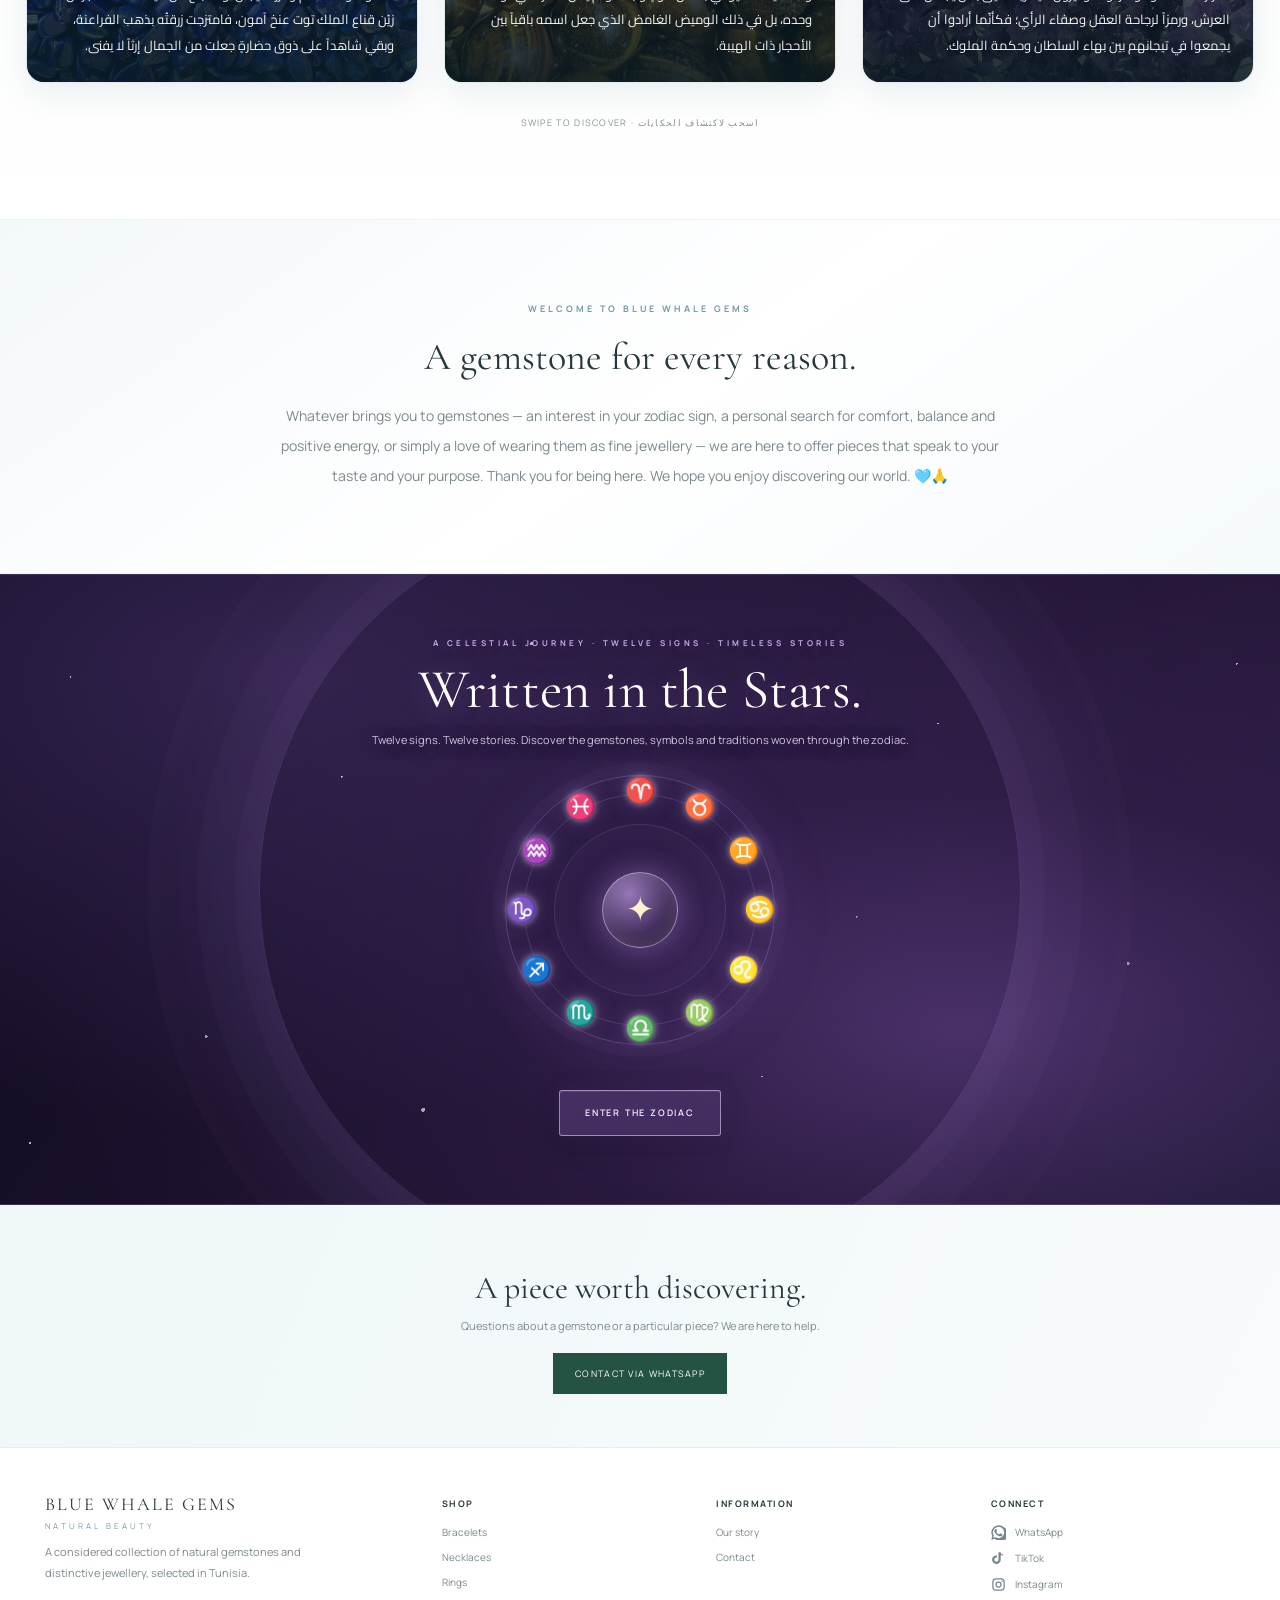
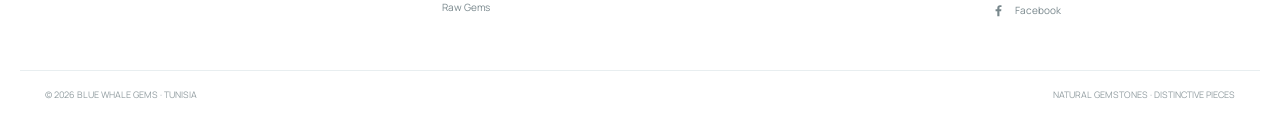
==== commit b570cb94: "Enhance homepage zodiac section with cinematic motion" ====
--- a/index.html
+++ b/index.html
@@ -623,29 +623,37 @@
 .social-icon{width:15px;height:15px;flex:0 0 15px;fill:currentColor}
 
 
-/* Zodiac invitation — cinematic violet celestial portal */
-.zodiac-invitation{position:relative;isolation:isolate;overflow:hidden;min-height:510px;margin:0 auto;padding:58px 22px 64px;display:grid;place-items:center;text-align:center;color:#f7f2ff;background:radial-gradient(ellipse at 50% 47%,rgba(117,79,164,.42) 0%,rgba(62,39,96,.25) 34%,transparent 67%),radial-gradient(ellipse at 14% 10%,rgba(102,73,151,.32),transparent 36%),radial-gradient(ellipse at 88% 90%,rgba(74,94,139,.2),transparent 38%),linear-gradient(128deg,#130d25 0%,#211432 45%,#17152e 100%);border-top:1px solid rgba(211,190,242,.2);border-bottom:1px solid rgba(211,190,242,.18)}
-.zodiac-invitation:before{content:"";position:absolute;inset:0;z-index:-1;opacity:.62;background-image:radial-gradient(1px 1px at 8% 18%,#fff 98%,transparent),radial-gradient(1.5px 1.5px at 18% 72%,#d9c8ff 98%,transparent),radial-gradient(1px 1px at 28% 33%,#fff 98%,transparent),radial-gradient(1.5px 1.5px at 42% 13%,#fff 98%,transparent),radial-gradient(1px 1px at 59% 78%,#e5d6ff 98%,transparent),radial-gradient(1px 1px at 72% 25%,#fff 98%,transparent),radial-gradient(1.5px 1.5px at 86% 61%,#d8c2ff 98%,transparent),radial-gradient(1px 1px at 94% 16%,#fff 98%,transparent),radial-gradient(1px 1px at 5% 88%,#fff 98%,transparent);background-size:100% 100%;animation:zodiacStarDrift 28s ease-in-out infinite alternate}
-.zodiac-invitation:after{content:"";position:absolute;z-index:-1;width:min(660px,88vw);aspect-ratio:1;border:1px solid rgba(205,178,241,.12);border-radius:50%;box-shadow:0 0 0 24px rgba(205,178,241,.025),0 0 0 62px rgba(205,178,241,.02),0 0 90px rgba(139,103,190,.12);pointer-events:none}
-.zodiac-invitation-inner{position:relative;width:100%;max-width:900px;margin:0 auto}
-.zodiac-invitation .kicker{display:block;color:#c7a9eb;letter-spacing:3.5px;font-size:8px}
-.zodiac-invitation h2{margin:13px 0 10px;color:#fff;font-family:var(--serif);font-size:clamp(35px,5vw,55px);font-weight:400;line-height:1.04;letter-spacing:.2px;text-shadow:0 3px 28px rgba(196,160,245,.2)}
-.zodiac-invitation p{max-width:540px;margin:0 auto;color:#d0c5df;font-size:11px;line-height:1.95}
-.zodiac-orbit{position:relative;width:270px;height:270px;margin:25px auto 22px;border:1px solid rgba(201,174,236,.24);border-radius:50%;box-shadow:0 0 0 12px rgba(201,174,236,.025),inset 0 0 45px rgba(151,110,202,.09),0 0 55px rgba(142,103,195,.13);animation:zodiacOrbitBreath 7s ease-in-out infinite}
-.zodiac-orbit:before,.zodiac-orbit:after{content:"";position:absolute;inset:18px;border:1px solid rgba(205,184,232,.15);border-radius:50%}
-.zodiac-orbit:after{inset:48px;border-color:rgba(205,184,232,.13)}
-.zodiac-orbit-core{position:absolute;inset:50%;width:76px;height:76px;transform:translate(-50%,-50%);display:grid;place-items:center;border:1px solid rgba(224,204,249,.56);border-radius:50%;background:radial-gradient(circle at 35% 28%,#8669a9 0%,#46315f 56%,#241b39 100%);color:#fff0d2;font-family:var(--serif);font-size:34px;box-shadow:0 0 28px rgba(187,145,235,.32),inset 0 0 18px rgba(255,255,255,.12)}
+/* Zodiac invitation — immersive cinematic celestial experience */
+.zodiac-invitation{position:relative;isolation:isolate;overflow:hidden;min-height:540px;margin:0 auto;padding:62px 22px 68px;display:grid;place-items:center;text-align:center;color:#f7f2ff;background:radial-gradient(ellipse at 50% 48%,rgba(117,79,164,.48) 0%,rgba(62,39,96,.28) 34%,transparent 68%),radial-gradient(ellipse at 14% 10%,rgba(102,73,151,.36),transparent 38%),radial-gradient(ellipse at 88% 90%,rgba(74,94,139,.25),transparent 40%),radial-gradient(ellipse at 78% 20%,rgba(91,57,132,.2),transparent 42%),linear-gradient(128deg,#100a20 0%,#211432 45%,#151329 100%);background-size:150% 150%;animation:zodiacNebulaDrift 26s ease-in-out infinite alternate;border-top:1px solid rgba(211,190,242,.2);border-bottom:1px solid rgba(211,190,242,.18)}
+.zodiac-invitation:before{content:"";position:absolute;inset:-3%;z-index:-1;opacity:.68;background-image:radial-gradient(1px 1px at 8% 18%,#fff 98%,transparent),radial-gradient(1.5px 1.5px at 18% 72%,#d9c8ff 98%,transparent),radial-gradient(1px 1px at 28% 33%,#fff 98%,transparent),radial-gradient(1.5px 1.5px at 42% 13%,#fff 98%,transparent),radial-gradient(1px 1px at 59% 78%,#e5d6ff 98%,transparent),radial-gradient(1px 1px at 72% 25%,#fff 98%,transparent),radial-gradient(1.5px 1.5px at 86% 61%,#d8c2ff 98%,transparent),radial-gradient(1px 1px at 94% 16%,#fff 98%,transparent),radial-gradient(1px 1px at 5% 88%,#fff 98%,transparent),radial-gradient(2px 2px at 34% 83%,rgba(255,255,255,.9) 98%,transparent),radial-gradient(1px 1px at 66% 54%,rgba(221,199,255,.9) 98%,transparent);background-size:100% 100%;animation:zodiacStarDrift 34s ease-in-out infinite alternate,zodiacStarTwinkle 6s ease-in-out infinite alternate}
+.zodiac-invitation:after{content:"";position:absolute;z-index:-1;width:min(760px,110vw);aspect-ratio:1;border:1px solid rgba(205,178,241,.15);border-radius:50%;box-shadow:0 0 0 24px rgba(205,178,241,.025),0 0 0 62px rgba(205,178,241,.02),0 0 0 112px rgba(205,178,241,.014),0 0 110px rgba(139,103,190,.16);pointer-events:none;animation:zodiacGalaxyRotation 110s linear infinite}
+.zodiac-invitation-inner{position:relative;width:100%;max-width:900px;margin:0 auto;animation:zodiacContentFloat 9s ease-in-out infinite}
+.zodiac-invitation .kicker{display:block;color:#c7a9eb;letter-spacing:3.5px;font-size:8px;text-shadow:0 0 18px rgba(204,169,239,.35)}
+.zodiac-invitation h2{margin:13px 0 10px;color:#fff;font-family:var(--serif);font-size:clamp(35px,5vw,55px);font-weight:400;line-height:1.04;letter-spacing:.2px;text-shadow:0 3px 28px rgba(196,160,245,.28);animation:zodiacTitleGlow 5s ease-in-out infinite}
+.zodiac-invitation p{max-width:540px;margin:0 auto;color:#d0c5df;font-size:11px;line-height:1.95;text-shadow:0 2px 16px rgba(10,5,22,.5)}
+.zodiac-orbit{position:relative;width:270px;height:270px;margin:25px auto 22px;border:1px solid rgba(201,174,236,.28);border-radius:50%;box-shadow:0 0 0 12px rgba(201,174,236,.025),inset 0 0 45px rgba(151,110,202,.12),0 0 55px rgba(142,103,195,.17);animation:zodiacOrbitBreath 7s ease-in-out infinite,zodiacOrbitRotation 100s linear infinite}
+.zodiac-orbit:before,.zodiac-orbit:after{content:"";position:absolute;inset:18px;border:1px solid rgba(205,184,232,.17);border-radius:50%}
+.zodiac-orbit:after{inset:48px;border-color:rgba(205,184,232,.15);box-shadow:inset 0 0 28px rgba(166,126,210,.07)}
+.zodiac-orbit-core{position:absolute;inset:50%;width:76px;height:76px;transform:translate(-50%,-50%);display:grid;place-items:center;border:1px solid rgba(224,204,249,.62);border-radius:50%;background:radial-gradient(circle at 35% 28%,#9678b8 0%,#46315f 56%,#241b39 100%);color:#fff0d2;font-family:var(--serif);font-size:34px;box-shadow:0 0 28px rgba(187,145,235,.4),0 0 70px rgba(169,126,218,.16),inset 0 0 18px rgba(255,255,255,.14);animation:zodiacCorePulse 4s ease-in-out infinite}
 .zodiac-orbit-symbol{position:absolute;top:50%;left:50%;width:36px;height:36px;margin:-18px;border:0;border-radius:0;display:grid;place-items:center;background:transparent;color:#eadcff;font-family:"Noto Sans Symbols 2","Segoe UI Symbol",serif;font-size:25px;font-weight:400;line-height:1;text-shadow:0 0 7px rgba(235,216,255,.62),0 0 20px rgba(178,133,232,.42);filter:drop-shadow(0 2px 5px rgba(8,5,18,.55));transform:rotate(calc(var(--i)*30deg)) translateY(-119px) rotate(calc(var(--i)*-30deg));animation:zodiacGlyphGlow 5s ease-in-out infinite;animation-delay:calc(var(--i)*-.4s)}
 .zodiac-orbit-symbol:nth-child(2){--i:0}.zodiac-orbit-symbol:nth-child(3){--i:1}.zodiac-orbit-symbol:nth-child(4){--i:2}.zodiac-orbit-symbol:nth-child(5){--i:3}.zodiac-orbit-symbol:nth-child(6){--i:4}.zodiac-orbit-symbol:nth-child(7){--i:5}.zodiac-orbit-symbol:nth-child(8){--i:6}.zodiac-orbit-symbol:nth-child(9){--i:7}.zodiac-orbit-symbol:nth-child(10){--i:8}.zodiac-orbit-symbol:nth-child(11){--i:9}.zodiac-orbit-symbol:nth-child(12){--i:10}.zodiac-orbit-symbol:nth-child(13){--i:11}
-.zodiac-invitation-link{display:inline-flex;align-items:center;justify-content:center;gap:13px;min-height:46px;margin-top:23px;padding:0 25px;border:1px solid rgba(220,199,246,.62);border-radius:3px;background:linear-gradient(110deg,rgba(117,83,155,.38),rgba(69,55,104,.32));color:#f6efff;font-size:9px;font-weight:600;letter-spacing:1.8px;box-shadow:0 8px 28px rgba(8,5,18,.2),inset 0 1px rgba(255,255,255,.08);transition:background .35s ease,border-color .35s ease,transform .35s ease,box-shadow .35s ease}
+.zodiac-invitation-link{display:inline-flex;align-items:center;justify-content:center;gap:13px;min-height:46px;margin-top:23px;padding:0 25px;border:1px solid rgba(220,199,246,.62);border-radius:3px;background:linear-gradient(110deg,rgba(117,83,155,.38),rgba(69,55,104,.32));background-size:200% 100%;color:#f6efff;font-size:9px;font-weight:600;letter-spacing:1.8px;box-shadow:0 8px 28px rgba(8,5,18,.2),inset 0 1px rgba(255,255,255,.08),0 0 25px rgba(173,132,220,.08);transition:background .35s ease,border-color .35s ease,transform .35s ease,box-shadow .35s ease;animation:zodiacPortalShimmer 8s ease-in-out infinite}
 .zodiac-invitation-link:hover{transform:translateY(-3px);border-color:#ead8ff;background:linear-gradient(110deg,rgba(146,105,190,.62),rgba(91,75,135,.52));box-shadow:0 12px 34px rgba(8,5,18,.28),0 0 22px rgba(180,139,228,.17)}
 .zodiac-invitation-link span{color:#e9d4ff;font-size:14px}
 body[dir="rtl"] .zodiac-invitation-link{letter-spacing:0}
-@keyframes zodiacStarDrift{from{transform:scale(1);opacity:.45}to{transform:scale(1.04);opacity:.8}}
+@keyframes zodiacNebulaDrift{0%{background-position:0% 45%}50%{background-position:70% 55%}100%{background-position:100% 35%}}
+@keyframes zodiacStarDrift{from{transform:translate3d(-1%,0,0) scale(1);background-position:0 0}to{transform:translate3d(1.5%,-1%,0) scale(1.04);background-position:22px -18px}}
+@keyframes zodiacStarTwinkle{from{opacity:.42}to{opacity:.9}}
+@keyframes zodiacGalaxyRotation{from{transform:rotate(0deg) scale(.98)}to{transform:rotate(360deg) scale(1.02)}}
+@keyframes zodiacContentFloat{0%,100%{transform:translateY(0)}50%{transform:translateY(-5px)}}
+@keyframes zodiacTitleGlow{0%,100%{text-shadow:0 3px 24px rgba(196,160,245,.18)}50%{text-shadow:0 3px 36px rgba(211,177,255,.48),0 0 58px rgba(151,111,204,.22)}}
 @keyframes zodiacOrbitBreath{0%,100%{box-shadow:0 0 0 12px rgba(201,174,236,.025),inset 0 0 45px rgba(151,110,202,.09),0 0 55px rgba(142,103,195,.13)}50%{box-shadow:0 0 0 18px rgba(201,174,236,.035),inset 0 0 58px rgba(151,110,202,.15),0 0 75px rgba(142,103,195,.2)}}
-@keyframes zodiacGlyphGlow{0%,100%{color:#d8c7ee;box-shadow:0 0 10px rgba(179,137,225,.08)}50%{color:#fff;box-shadow:0 0 17px rgba(196,156,242,.3)}}
+@keyframes zodiacOrbitRotation{from{transform:rotate(0deg)}to{transform:rotate(360deg)}}
+@keyframes zodiacCorePulse{0%,100%{box-shadow:0 0 28px rgba(187,145,235,.32),0 0 58px rgba(169,126,218,.12),inset 0 0 18px rgba(255,255,255,.12)}50%{box-shadow:0 0 38px rgba(205,167,246,.55),0 0 82px rgba(169,126,218,.25),inset 0 0 24px rgba(255,255,255,.2)}}
+@keyframes zodiacGlyphGlow{0%,100%{color:#d8c7ee;filter:drop-shadow(0 0 5px rgba(179,137,225,.2))}50%{color:#fff;filter:drop-shadow(0 0 12px rgba(196,156,242,.8))}}
+@keyframes zodiacPortalShimmer{0%,100%{background-position:0% 50%}50%{background-position:100% 50%}}
 @media(max-width:600px){.zodiac-invitation{min-height:480px;padding:43px 18px 49px}.zodiac-invitation .kicker{font-size:7px;letter-spacing:2.5px}.zodiac-invitation h2{font-size:clamp(34px,9vw,43px);max-width:340px;margin:12px auto 9px}.zodiac-invitation p{max-width:330px;font-size:10px}.zodiac-orbit{width:228px;height:228px;margin:23px auto 20px}.zodiac-orbit:before{inset:15px}.zodiac-orbit:after{inset:40px}.zodiac-orbit-symbol{transform:rotate(calc(var(--i)*30deg)) translateY(-100px) rotate(calc(var(--i)*-30deg));width:27px;height:27px;margin:-13.5px;font-size:14px}.zodiac-orbit-core{width:67px;height:67px;font-size:30px}.zodiac-invitation-link{min-height:44px;padding:0 19px;font-size:8px;letter-spacing:1.3px}}
-@media(prefers-reduced-motion:reduce){.zodiac-invitation:before,.zodiac-orbit,.zodiac-orbit-symbol{animation:none}.zodiac-invitation-link{transition:none}.zodiac-invitation-link:hover{transform:none}}
+@media(prefers-reduced-motion:reduce){.zodiac-invitation,.zodiac-invitation:before,.zodiac-invitation:after,.zodiac-invitation-inner,.zodiac-invitation h2,.zodiac-orbit,.zodiac-orbit-core,.zodiac-orbit-symbol,.zodiac-invitation-link{animation:none!important}.zodiac-invitation-link{transition:none}.zodiac-invitation-link:hover{transform:none}}
 
 </style>
 </head>
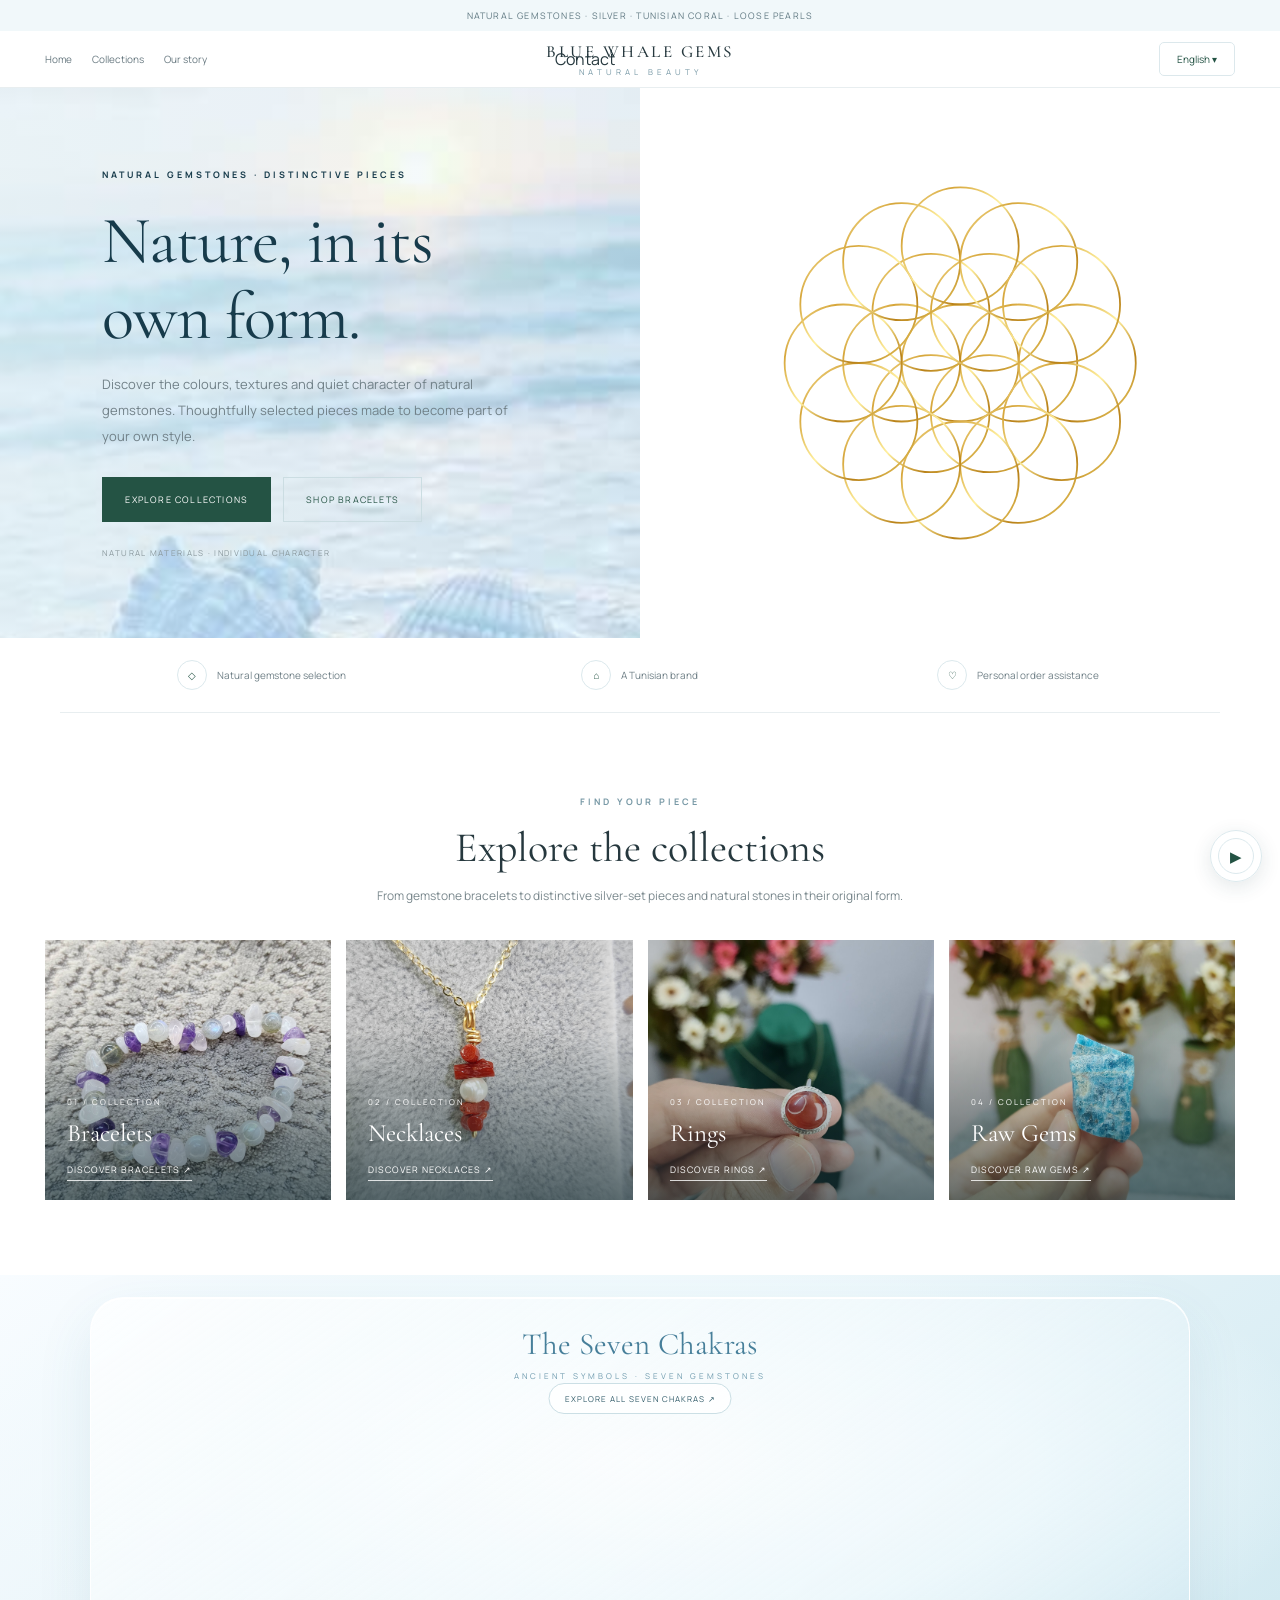
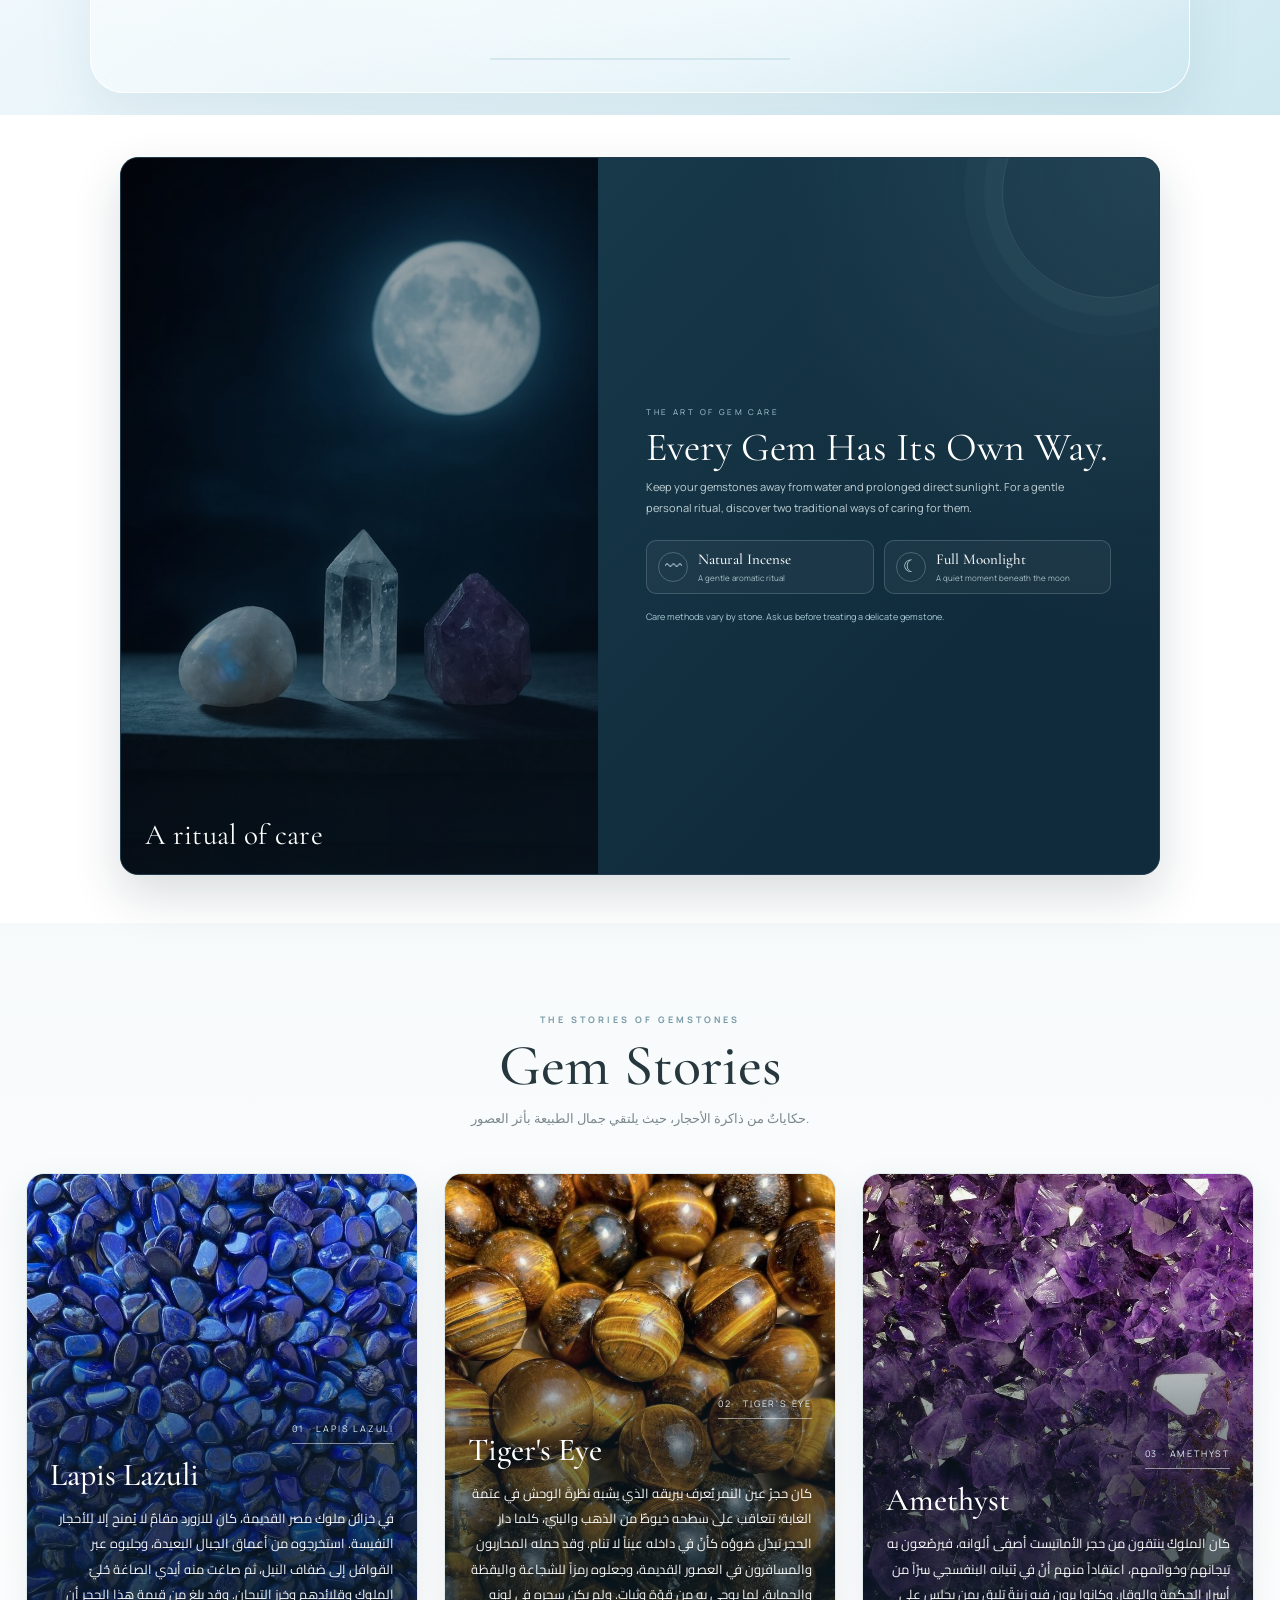
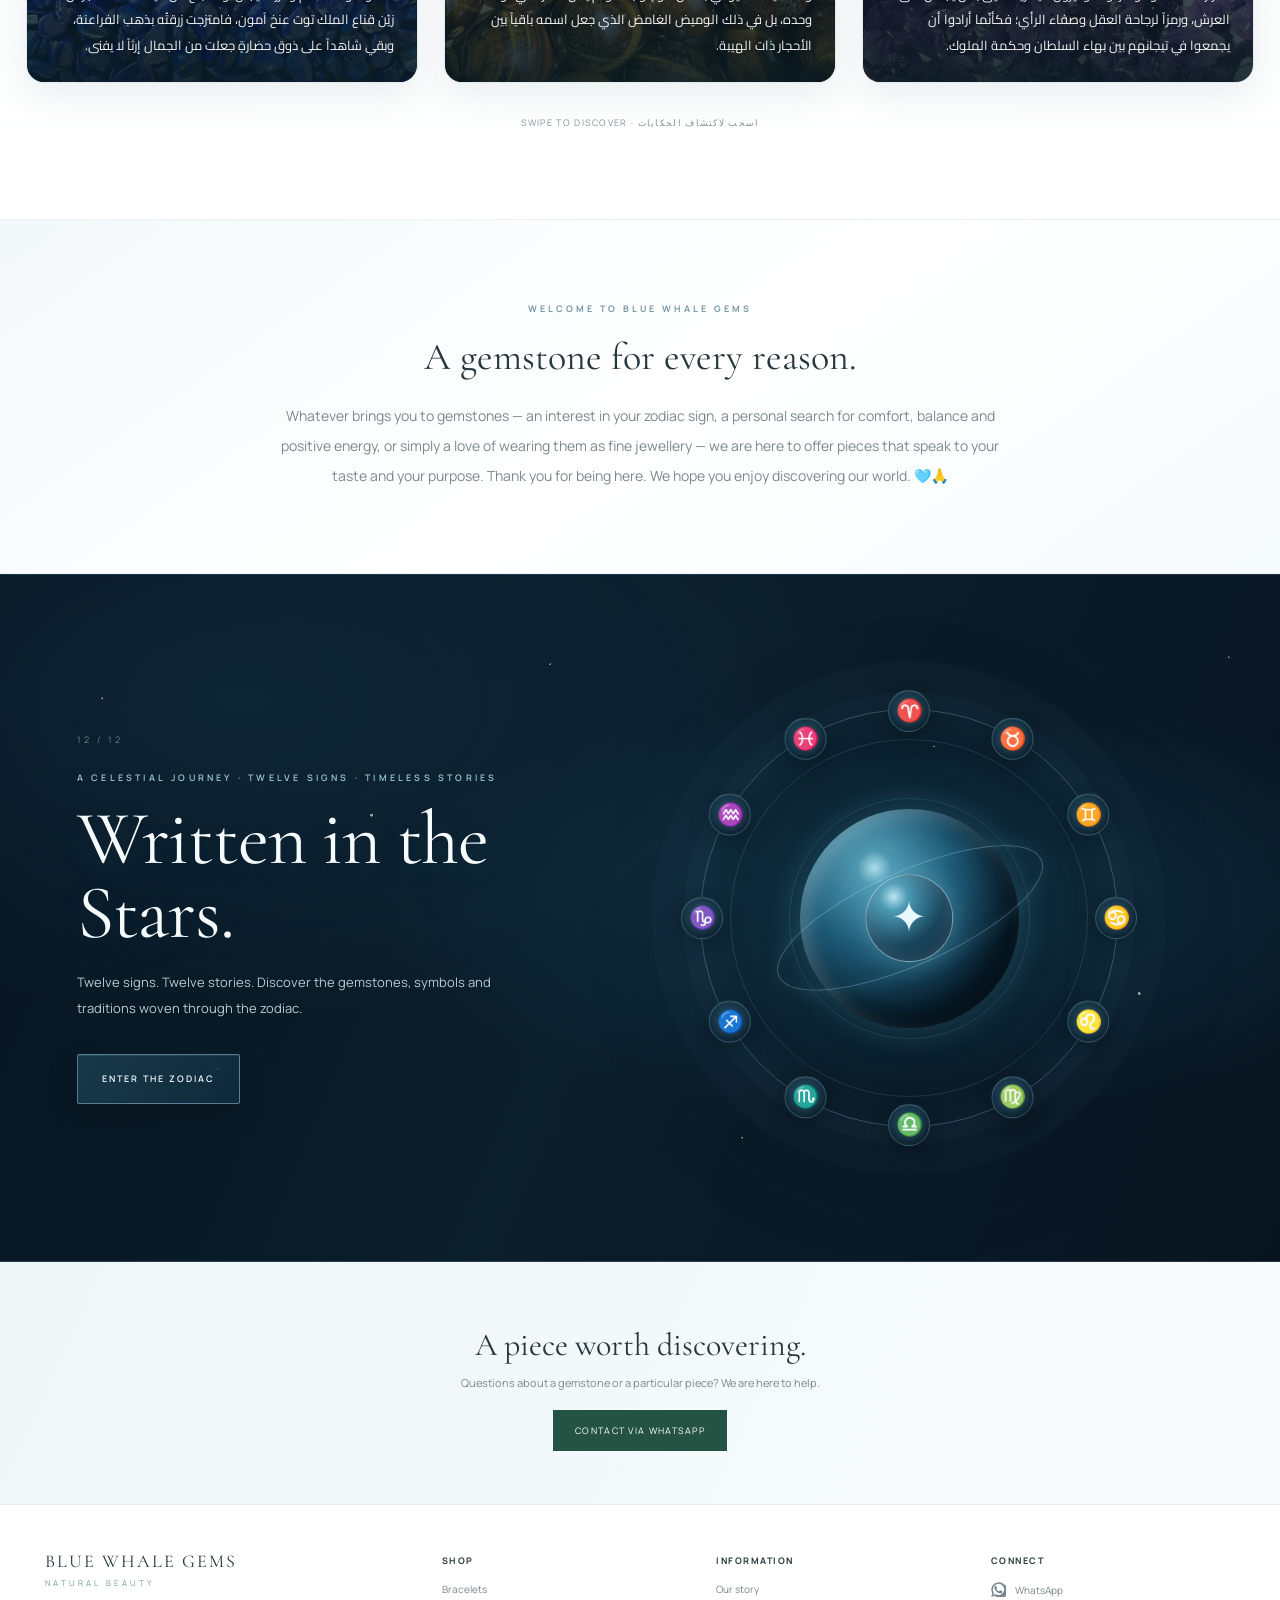
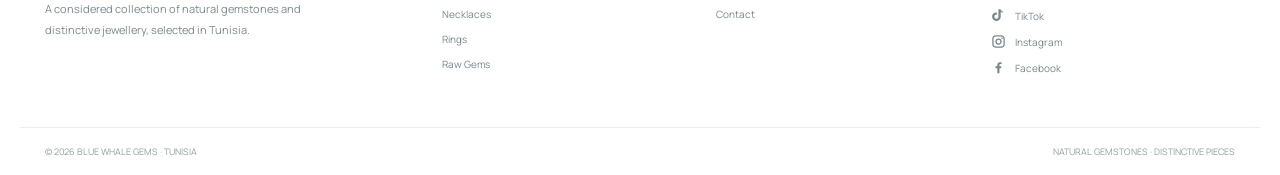
==== commit db18afc0: "Completely redesign homepage zodiac portal" ====
--- a/index.html
+++ b/index.html
@@ -623,38 +623,159 @@
 .social-icon{width:15px;height:15px;flex:0 0 15px;fill:currentColor}
 
 
-/* Zodiac invitation — immersive cinematic celestial experience */
-.zodiac-invitation{position:relative;isolation:isolate;overflow:hidden;min-height:540px;margin:0 auto;padding:62px 22px 68px;display:grid;place-items:center;text-align:center;color:#f7f2ff;background:radial-gradient(ellipse at 50% 48%,rgba(117,79,164,.48) 0%,rgba(62,39,96,.28) 34%,transparent 68%),radial-gradient(ellipse at 14% 10%,rgba(102,73,151,.36),transparent 38%),radial-gradient(ellipse at 88% 90%,rgba(74,94,139,.25),transparent 40%),radial-gradient(ellipse at 78% 20%,rgba(91,57,132,.2),transparent 42%),linear-gradient(128deg,#100a20 0%,#211432 45%,#151329 100%);background-size:150% 150%;animation:zodiacNebulaDrift 26s ease-in-out infinite alternate;border-top:1px solid rgba(211,190,242,.2);border-bottom:1px solid rgba(211,190,242,.18)}
-.zodiac-invitation:before{content:"";position:absolute;inset:-3%;z-index:-1;opacity:.68;background-image:radial-gradient(1px 1px at 8% 18%,#fff 98%,transparent),radial-gradient(1.5px 1.5px at 18% 72%,#d9c8ff 98%,transparent),radial-gradient(1px 1px at 28% 33%,#fff 98%,transparent),radial-gradient(1.5px 1.5px at 42% 13%,#fff 98%,transparent),radial-gradient(1px 1px at 59% 78%,#e5d6ff 98%,transparent),radial-gradient(1px 1px at 72% 25%,#fff 98%,transparent),radial-gradient(1.5px 1.5px at 86% 61%,#d8c2ff 98%,transparent),radial-gradient(1px 1px at 94% 16%,#fff 98%,transparent),radial-gradient(1px 1px at 5% 88%,#fff 98%,transparent),radial-gradient(2px 2px at 34% 83%,rgba(255,255,255,.9) 98%,transparent),radial-gradient(1px 1px at 66% 54%,rgba(221,199,255,.9) 98%,transparent);background-size:100% 100%;animation:zodiacStarDrift 34s ease-in-out infinite alternate,zodiacStarTwinkle 6s ease-in-out infinite alternate}
-.zodiac-invitation:after{content:"";position:absolute;z-index:-1;width:min(760px,110vw);aspect-ratio:1;border:1px solid rgba(205,178,241,.15);border-radius:50%;box-shadow:0 0 0 24px rgba(205,178,241,.025),0 0 0 62px rgba(205,178,241,.02),0 0 0 112px rgba(205,178,241,.014),0 0 110px rgba(139,103,190,.16);pointer-events:none;animation:zodiacGalaxyRotation 110s linear infinite}
-.zodiac-invitation-inner{position:relative;width:100%;max-width:900px;margin:0 auto;animation:zodiacContentFloat 9s ease-in-out infinite}
-.zodiac-invitation .kicker{display:block;color:#c7a9eb;letter-spacing:3.5px;font-size:8px;text-shadow:0 0 18px rgba(204,169,239,.35)}
-.zodiac-invitation h2{margin:13px 0 10px;color:#fff;font-family:var(--serif);font-size:clamp(35px,5vw,55px);font-weight:400;line-height:1.04;letter-spacing:.2px;text-shadow:0 3px 28px rgba(196,160,245,.28);animation:zodiacTitleGlow 5s ease-in-out infinite}
-.zodiac-invitation p{max-width:540px;margin:0 auto;color:#d0c5df;font-size:11px;line-height:1.95;text-shadow:0 2px 16px rgba(10,5,22,.5)}
-.zodiac-orbit{position:relative;width:270px;height:270px;margin:25px auto 22px;border:1px solid rgba(201,174,236,.28);border-radius:50%;box-shadow:0 0 0 12px rgba(201,174,236,.025),inset 0 0 45px rgba(151,110,202,.12),0 0 55px rgba(142,103,195,.17);animation:zodiacOrbitBreath 7s ease-in-out infinite,zodiacOrbitRotation 100s linear infinite}
-.zodiac-orbit:before,.zodiac-orbit:after{content:"";position:absolute;inset:18px;border:1px solid rgba(205,184,232,.17);border-radius:50%}
-.zodiac-orbit:after{inset:48px;border-color:rgba(205,184,232,.15);box-shadow:inset 0 0 28px rgba(166,126,210,.07)}
-.zodiac-orbit-core{position:absolute;inset:50%;width:76px;height:76px;transform:translate(-50%,-50%);display:grid;place-items:center;border:1px solid rgba(224,204,249,.62);border-radius:50%;background:radial-gradient(circle at 35% 28%,#9678b8 0%,#46315f 56%,#241b39 100%);color:#fff0d2;font-family:var(--serif);font-size:34px;box-shadow:0 0 28px rgba(187,145,235,.4),0 0 70px rgba(169,126,218,.16),inset 0 0 18px rgba(255,255,255,.14);animation:zodiacCorePulse 4s ease-in-out infinite}
-.zodiac-orbit-symbol{position:absolute;top:50%;left:50%;width:36px;height:36px;margin:-18px;border:0;border-radius:0;display:grid;place-items:center;background:transparent;color:#eadcff;font-family:"Noto Sans Symbols 2","Segoe UI Symbol",serif;font-size:25px;font-weight:400;line-height:1;text-shadow:0 0 7px rgba(235,216,255,.62),0 0 20px rgba(178,133,232,.42);filter:drop-shadow(0 2px 5px rgba(8,5,18,.55));transform:rotate(calc(var(--i)*30deg)) translateY(-119px) rotate(calc(var(--i)*-30deg));animation:zodiacGlyphGlow 5s ease-in-out infinite;animation-delay:calc(var(--i)*-.4s)}
+/* BLUE WHALE GEMS — Zodiac editorial portal */
+.zodiac-invitation{
+ position:relative;isolation:isolate;overflow:hidden;min-height:620px;
+ padding:clamp(54px,7vw,88px) clamp(22px,6vw,82px);
+ display:grid;place-items:center;color:#edf7fb;
+ background:
+  radial-gradient(ellipse at 72% 48%,rgba(31,111,143,.24),transparent 42%),
+  radial-gradient(ellipse at 18% 18%,rgba(34,82,112,.22),transparent 40%),
+  linear-gradient(112deg,#071521 0%,#0b1e2b 48%,#081521 100%);
+ border-top:1px solid rgba(164,208,224,.16);
+ border-bottom:1px solid rgba(164,208,224,.16)
+}
+.zodiac-invitation:before{
+ content:"";position:absolute;inset:0;z-index:-2;pointer-events:none;
+ background-image:
+  radial-gradient(1px 1px at 8% 18%,rgba(235,249,255,.9) 98%,transparent),
+  radial-gradient(1px 1px at 17% 72%,rgba(164,218,238,.85) 98%,transparent),
+  radial-gradient(1.5px 1.5px at 29% 35%,rgba(255,255,255,.9) 98%,transparent),
+  radial-gradient(1px 1px at 43% 13%,rgba(207,235,247,.8) 98%,transparent),
+  radial-gradient(1px 1px at 58% 82%,rgba(255,255,255,.8) 98%,transparent),
+  radial-gradient(1px 1px at 73% 25%,rgba(185,225,240,.9) 98%,transparent),
+  radial-gradient(1.5px 1.5px at 89% 61%,rgba(255,255,255,.9) 98%,transparent),
+  radial-gradient(1px 1px at 96% 12%,rgba(188,226,240,.8) 98%,transparent);
+ background-size:100% 100%;opacity:.62;
+ animation:zodiacFieldDrift 42s ease-in-out infinite alternate
+}
+.zodiac-invitation:after{
+ content:"";position:absolute;z-index:-1;inset:0;pointer-events:none;
+ opacity:.22;
+ background:repeating-radial-gradient(circle at 72% 50%,transparent 0 72px,rgba(150,204,224,.12) 73px,transparent 74px 116px);
+ mask-image:linear-gradient(90deg,transparent 25%,#000 72%,transparent 100%)
+}
+.zodiac-invitation-inner{
+ width:min(1180px,100%);margin:0 auto;display:grid;
+ grid-template-columns:minmax(0,.88fr) minmax(390px,1.12fr);
+ align-items:center;gap:clamp(30px,6vw,90px)
+}
+.zodiac-copy{position:relative;z-index:2;max-width:510px;text-align:left}
+.zodiac-copy:before{
+ content:"12 / 12";display:block;margin-bottom:25px;
+ color:rgba(169,211,226,.55);font-family:var(--sans);
+ font-size:9px;letter-spacing:3px
+}
+.zodiac-invitation .kicker{
+ display:block;color:#9bc9d9;letter-spacing:3.2px;
+ font-size:9px;font-weight:600
+}
+.zodiac-invitation h2{
+ max-width:500px;margin:18px 0 18px;color:#f6fbfd;
+ font-family:var(--serif);font-size:clamp(45px,6vw,76px);
+ font-weight:400;line-height:.98;letter-spacing:-1.2px;
+ text-shadow:0 8px 38px rgba(93,177,205,.13)
+}
+.zodiac-invitation p{
+ max-width:430px;margin:0;color:#b5cbd4;
+ font-size:13px;line-height:2.05
+}
+.zodiac-invitation-link{
+ position:relative;display:inline-flex;align-items:center;justify-content:center;
+ gap:15px;min-height:50px;margin-top:32px;padding:0 24px;
+ border:1px solid rgba(161,211,229,.48);border-radius:2px;
+ background:linear-gradient(110deg,rgba(54,119,145,.34),rgba(17,48,66,.72));
+ color:#f2f9fc;font-size:9px;font-weight:600;letter-spacing:2px;
+ box-shadow:0 12px 30px rgba(0,0,0,.18),inset 0 1px rgba(255,255,255,.08);
+ transition:background .3s ease,border-color .3s ease,transform .3s ease,box-shadow .3s ease
+}
+.zodiac-invitation-link:hover{
+ transform:translateY(-3px);border-color:#b9e4f0;
+ background:linear-gradient(110deg,rgba(70,148,174,.48),rgba(22,67,87,.86));
+ box-shadow:0 16px 36px rgba(0,0,0,.25),0 0 24px rgba(104,190,215,.12)
+}
+.zodiac-invitation-link span{color:#a9d9e8;font-size:15px}
+.zodiac-art{
+ position:relative;width:min(100%,510px);aspect-ratio:1;
+ display:grid;place-items:center;margin:auto;
+ filter:drop-shadow(0 24px 55px rgba(0,0,0,.22))
+}
+.zodiac-art:before{
+ content:"";position:absolute;width:43%;aspect-ratio:1;border-radius:50%;
+ background:
+  radial-gradient(circle at 34% 27%,rgba(191,237,249,.95) 0%,rgba(86,165,190,.9) 8%,rgba(31,91,119,.98) 36%,#0b2638 68%,#061521 100%);
+ box-shadow:inset -22px -15px 35px rgba(0,0,0,.5),inset 8px 7px 18px rgba(220,248,255,.3),0 0 35px rgba(88,177,207,.2),0 0 100px rgba(53,138,171,.15);
+ animation:zodiacPlanetBreath 8s ease-in-out infinite
+}
+.zodiac-art:after{
+ content:"";position:absolute;width:56%;height:18%;border:1px solid rgba(160,218,235,.34);
+ border-radius:50%;transform:rotate(-24deg);
+ box-shadow:0 0 22px rgba(107,190,215,.12),inset 0 0 14px rgba(107,190,215,.08);
+ pointer-events:none
+}
+.zodiac-orbit{
+ position:relative;width:82%;height:82%;border:1px solid rgba(156,211,230,.3);
+ border-radius:50%;box-shadow:0 0 0 17px rgba(143,204,225,.025),0 0 0 48px rgba(143,204,225,.018),inset 0 0 50px rgba(87,164,191,.08);
+ animation:zodiacWheelTurn 150s linear infinite
+}
+.zodiac-orbit:before,.zodiac-orbit:after{
+ content:"";position:absolute;inset:7%;border:1px solid rgba(166,216,232,.14);border-radius:50%
+}
+.zodiac-orbit:after{inset:21%;border-color:rgba(166,216,232,.12);box-shadow:0 0 35px rgba(87,164,191,.08)}
+.zodiac-orbit-core{
+ position:absolute;top:50%;left:50%;width:21%;aspect-ratio:1;
+ transform:translate(-50%,-50%);display:grid;place-items:center;
+ border:1px solid rgba(207,239,247,.52);border-radius:50%;
+ background:radial-gradient(circle at 32% 25%,#b9e7f2 0%,#4c9ab4 16%,#17445c 57%,#092235 100%);
+ color:#e9faff;font-family:var(--serif);font-size:clamp(28px,4vw,43px);
+ box-shadow:0 0 24px rgba(116,201,225,.34),0 0 72px rgba(71,157,188,.22),inset 0 0 20px rgba(255,255,255,.16)
+}
+.zodiac-orbit-symbol{
+ position:absolute;top:50%;left:50%;width:42px;height:42px;margin:-21px;
+ display:grid;place-items:center;border:1px solid rgba(165,213,229,.25);
+ border-radius:50%;background:linear-gradient(145deg,rgba(20,54,72,.94),rgba(7,25,39,.96));
+ color:#d8f0f7;font-family:"Noto Sans Symbols 2","Segoe UI Symbol",serif;
+ font-size:22px;line-height:1;text-shadow:0 0 13px rgba(158,222,240,.34);
+ box-shadow:0 5px 18px rgba(0,0,0,.25),inset 0 1px rgba(255,255,255,.08);
+ transform:rotate(calc(var(--i)*30deg)) translateY(-207px) rotate(calc(var(--i)*-30deg));
+ animation:zodiacSignLight 7s ease-in-out infinite;animation-delay:calc(var(--i)*-.48s)
+}
 .zodiac-orbit-symbol:nth-child(2){--i:0}.zodiac-orbit-symbol:nth-child(3){--i:1}.zodiac-orbit-symbol:nth-child(4){--i:2}.zodiac-orbit-symbol:nth-child(5){--i:3}.zodiac-orbit-symbol:nth-child(6){--i:4}.zodiac-orbit-symbol:nth-child(7){--i:5}.zodiac-orbit-symbol:nth-child(8){--i:6}.zodiac-orbit-symbol:nth-child(9){--i:7}.zodiac-orbit-symbol:nth-child(10){--i:8}.zodiac-orbit-symbol:nth-child(11){--i:9}.zodiac-orbit-symbol:nth-child(12){--i:10}.zodiac-orbit-symbol:nth-child(13){--i:11}
-.zodiac-invitation-link{display:inline-flex;align-items:center;justify-content:center;gap:13px;min-height:46px;margin-top:23px;padding:0 25px;border:1px solid rgba(220,199,246,.62);border-radius:3px;background:linear-gradient(110deg,rgba(117,83,155,.38),rgba(69,55,104,.32));background-size:200% 100%;color:#f6efff;font-size:9px;font-weight:600;letter-spacing:1.8px;box-shadow:0 8px 28px rgba(8,5,18,.2),inset 0 1px rgba(255,255,255,.08),0 0 25px rgba(173,132,220,.08);transition:background .35s ease,border-color .35s ease,transform .35s ease,box-shadow .35s ease;animation:zodiacPortalShimmer 8s ease-in-out infinite}
-.zodiac-invitation-link:hover{transform:translateY(-3px);border-color:#ead8ff;background:linear-gradient(110deg,rgba(146,105,190,.62),rgba(91,75,135,.52));box-shadow:0 12px 34px rgba(8,5,18,.28),0 0 22px rgba(180,139,228,.17)}
-.zodiac-invitation-link span{color:#e9d4ff;font-size:14px}
+body[dir="rtl"] .zodiac-copy{text-align:right}
+body[dir="rtl"] .zodiac-copy:before{letter-spacing:2px}
 body[dir="rtl"] .zodiac-invitation-link{letter-spacing:0}
-@keyframes zodiacNebulaDrift{0%{background-position:0% 45%}50%{background-position:70% 55%}100%{background-position:100% 35%}}
-@keyframes zodiacStarDrift{from{transform:translate3d(-1%,0,0) scale(1);background-position:0 0}to{transform:translate3d(1.5%,-1%,0) scale(1.04);background-position:22px -18px}}
-@keyframes zodiacStarTwinkle{from{opacity:.42}to{opacity:.9}}
-@keyframes zodiacGalaxyRotation{from{transform:rotate(0deg) scale(.98)}to{transform:rotate(360deg) scale(1.02)}}
-@keyframes zodiacContentFloat{0%,100%{transform:translateY(0)}50%{transform:translateY(-5px)}}
-@keyframes zodiacTitleGlow{0%,100%{text-shadow:0 3px 24px rgba(196,160,245,.18)}50%{text-shadow:0 3px 36px rgba(211,177,255,.48),0 0 58px rgba(151,111,204,.22)}}
-@keyframes zodiacOrbitBreath{0%,100%{box-shadow:0 0 0 12px rgba(201,174,236,.025),inset 0 0 45px rgba(151,110,202,.09),0 0 55px rgba(142,103,195,.13)}50%{box-shadow:0 0 0 18px rgba(201,174,236,.035),inset 0 0 58px rgba(151,110,202,.15),0 0 75px rgba(142,103,195,.2)}}
-@keyframes zodiacOrbitRotation{from{transform:rotate(0deg)}to{transform:rotate(360deg)}}
-@keyframes zodiacCorePulse{0%,100%{box-shadow:0 0 28px rgba(187,145,235,.32),0 0 58px rgba(169,126,218,.12),inset 0 0 18px rgba(255,255,255,.12)}50%{box-shadow:0 0 38px rgba(205,167,246,.55),0 0 82px rgba(169,126,218,.25),inset 0 0 24px rgba(255,255,255,.2)}}
-@keyframes zodiacGlyphGlow{0%,100%{color:#d8c7ee;filter:drop-shadow(0 0 5px rgba(179,137,225,.2))}50%{color:#fff;filter:drop-shadow(0 0 12px rgba(196,156,242,.8))}}
-@keyframes zodiacPortalShimmer{0%,100%{background-position:0% 50%}50%{background-position:100% 50%}}
-@media(max-width:600px){.zodiac-invitation{min-height:480px;padding:43px 18px 49px}.zodiac-invitation .kicker{font-size:7px;letter-spacing:2.5px}.zodiac-invitation h2{font-size:clamp(34px,9vw,43px);max-width:340px;margin:12px auto 9px}.zodiac-invitation p{max-width:330px;font-size:10px}.zodiac-orbit{width:228px;height:228px;margin:23px auto 20px}.zodiac-orbit:before{inset:15px}.zodiac-orbit:after{inset:40px}.zodiac-orbit-symbol{transform:rotate(calc(var(--i)*30deg)) translateY(-100px) rotate(calc(var(--i)*-30deg));width:27px;height:27px;margin:-13.5px;font-size:14px}.zodiac-orbit-core{width:67px;height:67px;font-size:30px}.zodiac-invitation-link{min-height:44px;padding:0 19px;font-size:8px;letter-spacing:1.3px}}
-@media(prefers-reduced-motion:reduce){.zodiac-invitation,.zodiac-invitation:before,.zodiac-invitation:after,.zodiac-invitation-inner,.zodiac-invitation h2,.zodiac-orbit,.zodiac-orbit-core,.zodiac-orbit-symbol,.zodiac-invitation-link{animation:none!important}.zodiac-invitation-link{transition:none}.zodiac-invitation-link:hover{transform:none}}
-
+@keyframes zodiacFieldDrift{from{transform:translate3d(-.5%,0,0)}to{transform:translate3d(.8%,-.5%,0)}}
+@keyframes zodiacWheelTurn{from{transform:rotate(0)}to{transform:rotate(360deg)}}
+@keyframes zodiacPlanetBreath{0%,100%{filter:brightness(.94);transform:scale(.985)}50%{filter:brightness(1.12);transform:scale(1.025)}}
+@keyframes zodiacSignLight{0%,100%{border-color:rgba(165,213,229,.2);color:#c7e7f0;box-shadow:0 5px 18px rgba(0,0,0,.25),inset 0 1px rgba(255,255,255,.08)}50%{border-color:rgba(190,235,246,.55);color:#fff;box-shadow:0 5px 24px rgba(0,0,0,.28),0 0 20px rgba(119,202,227,.16),inset 0 1px rgba(255,255,255,.13)}}
+@media(max-width:850px){
+ .zodiac-invitation{min-height:0;padding:58px 22px 62px}
+ .zodiac-invitation-inner{grid-template-columns:1fr;gap:24px;text-align:center}
+ .zodiac-copy{max-width:620px;margin:0 auto;text-align:center}
+ .zodiac-copy:before{margin-bottom:17px}
+ .zodiac-invitation h2{margin:15px auto 14px;font-size:clamp(43px,8vw,62px)}
+ .zodiac-invitation p{margin:0 auto}
+ .zodiac-invitation-link{margin-top:24px}
+ .zodiac-art{width:min(440px,88vw);grid-row:2}
+}
+@media(max-width:520px){
+ .zodiac-invitation{padding:45px 17px 48px}
+ .zodiac-invitation .kicker{font-size:7px;letter-spacing:2px}
+ .zodiac-invitation h2{font-size:clamp(38px,10vw,49px)}
+ .zodiac-invitation p{font-size:11px;line-height:1.95}
+ .zodiac-art{width:min(340px,94vw)}
+ .zodiac-orbit-symbol{width:32px;height:32px;margin:-16px;font-size:17px;transform:rotate(calc(var(--i)*30deg)) translateY(-140px) rotate(calc(var(--i)*-30deg))}
+ .zodiac-invitation-link{min-height:46px;padding:0 18px;font-size:8px;letter-spacing:1.2px}
+}
+@media(max-width:370px){
+ .zodiac-art{width:300px;max-width:100%}
+ .zodiac-orbit-symbol{transform:rotate(calc(var(--i)*30deg)) translateY(-123px) rotate(calc(var(--i)*-30deg))}
+}
+@media(prefers-reduced-motion:reduce){
+ .zodiac-invitation:before,.zodiac-art:before,.zodiac-orbit,.zodiac-orbit-symbol{animation:none!important}
+ .zodiac-invitation-link{transition:none}
+ .zodiac-invitation-link:hover{transform:none}
+}
 </style>
 </head>
 <body>
@@ -875,14 +996,18 @@
 
 <section class="zodiac-invitation" aria-labelledby="zodiacInvitationTitle">
  <div class="zodiac-invitation-inner">
-  <span class="kicker" data-en="A CELESTIAL JOURNEY · TWELVE SIGNS · TIMELESS STORIES" data-ar="رحلة سماوية · اثنا عشر برجاً · حكايات خالدة">A CELESTIAL JOURNEY · TWELVE SIGNS · TIMELESS STORIES</span>
-  <h2 id="zodiacInvitationTitle" data-en="Written in the Stars." data-ar="حكايةٌ كتبتها النجوم.">Written in the Stars.</h2>
-  <p data-en="Twelve signs. Twelve stories. Discover the gemstones, symbols and traditions woven through the zodiac." data-ar="اثنا عشر برجاً، واثنتا عشرة حكاية. اكتشف الأحجار والرموز والتقاليد التي ارتبطت بعالم الأبراج.">Twelve signs. Twelve stories. Discover the gemstones, symbols and traditions woven through the zodiac.</p>
-  <div class="zodiac-orbit" aria-hidden="true">
-   <span class="zodiac-orbit-core">✦</span>
-   <span class="zodiac-orbit-symbol">♈</span><span class="zodiac-orbit-symbol">♉</span><span class="zodiac-orbit-symbol">♊</span><span class="zodiac-orbit-symbol">♋</span><span class="zodiac-orbit-symbol">♌</span><span class="zodiac-orbit-symbol">♍</span><span class="zodiac-orbit-symbol">♎</span><span class="zodiac-orbit-symbol">♏</span><span class="zodiac-orbit-symbol">♐</span><span class="zodiac-orbit-symbol">♑</span><span class="zodiac-orbit-symbol">♒</span><span class="zodiac-orbit-symbol">♓</span>
-  </div>
-  <a class="zodiac-invitation-link" href="zodiac.html" data-en="ENTER THE ZODIAC" data-ar="ادخل إلى عالم الأبراج"><span aria-hidden="true">✧</span> ENTER THE ZODIAC <span aria-hidden="true">↗</span></a>
+  <div class="zodiac-copy">
+   <span class="kicker" data-en="A CELESTIAL JOURNEY · TWELVE SIGNS · TIMELESS STORIES" data-ar="رحلة سماوية · اثنا عشر برجاً · حكايات خالدة">A CELESTIAL JOURNEY · TWELVE SIGNS · TIMELESS STORIES</span>
+   <h2 id="zodiacInvitationTitle" data-en="Written in the Stars." data-ar="حكايةٌ كتبتها النجوم.">Written in the Stars.</h2>
+   <p data-en="Twelve signs. Twelve stories. Discover the gemstones, symbols and traditions woven through the zodiac." data-ar="اثنا عشر برجاً، واثنتا عشرة حكاية. اكتشف الأحجار والرموز والتقاليد التي ارتبطت بعالم الأبراج.">Twelve signs. Twelve stories. Discover the gemstones, symbols and traditions woven through the zodiac.</p>
+   <a class="zodiac-invitation-link" href="zodiac.html" data-en="ENTER THE ZODIAC" data-ar="ادخل إلى عالم الأبراج"><span aria-hidden="true">✧</span> ENTER THE ZODIAC <span aria-hidden="true">↗</span></a>
+  </div>
+  <div class="zodiac-art" aria-hidden="true">
+   <div class="zodiac-orbit">
+    <span class="zodiac-orbit-core">✦</span>
+    <span class="zodiac-orbit-symbol">♈</span><span class="zodiac-orbit-symbol">♉</span><span class="zodiac-orbit-symbol">♊</span><span class="zodiac-orbit-symbol">♋</span><span class="zodiac-orbit-symbol">♌</span><span class="zodiac-orbit-symbol">♍</span><span class="zodiac-orbit-symbol">♎</span><span class="zodiac-orbit-symbol">♏</span><span class="zodiac-orbit-symbol">♐</span><span class="zodiac-orbit-symbol">♑</span><span class="zodiac-orbit-symbol">♒</span><span class="zodiac-orbit-symbol">♓</span>
+   </div>
+  </div>
  </div>
 </section>
 
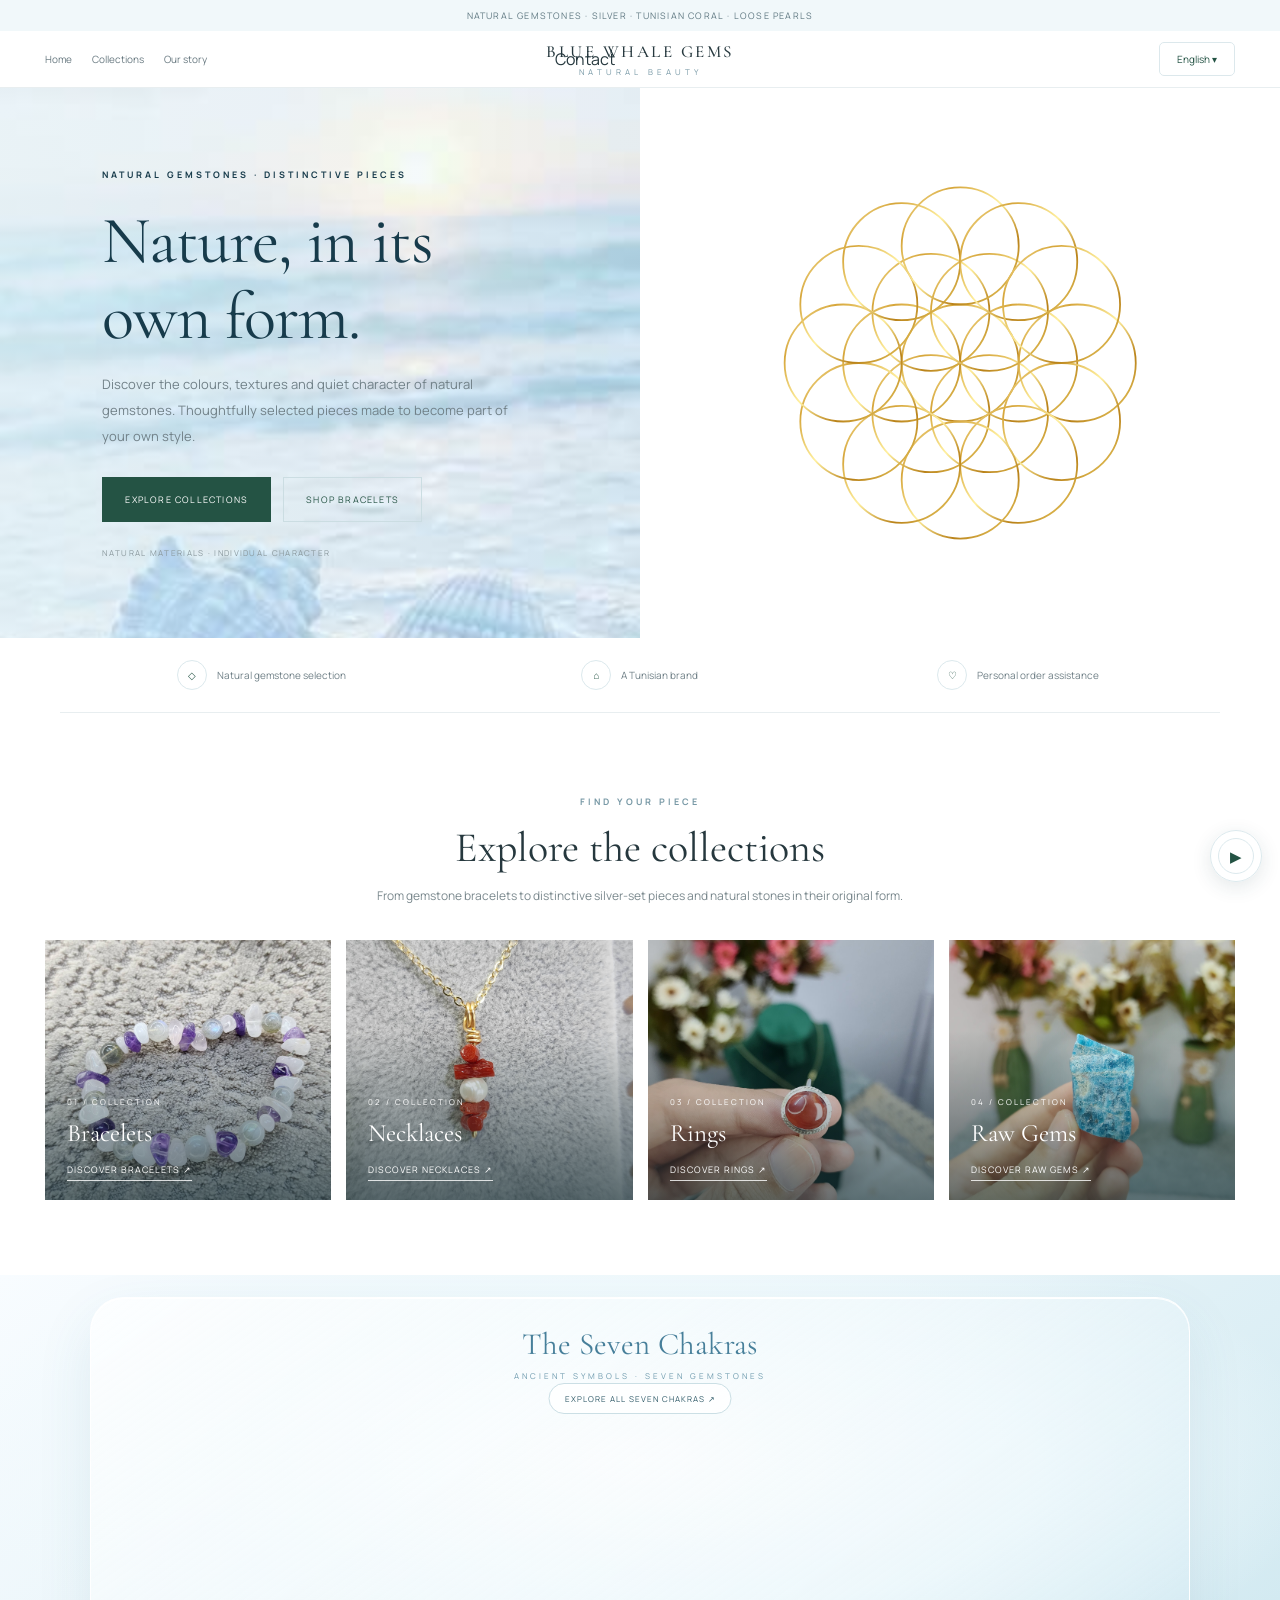
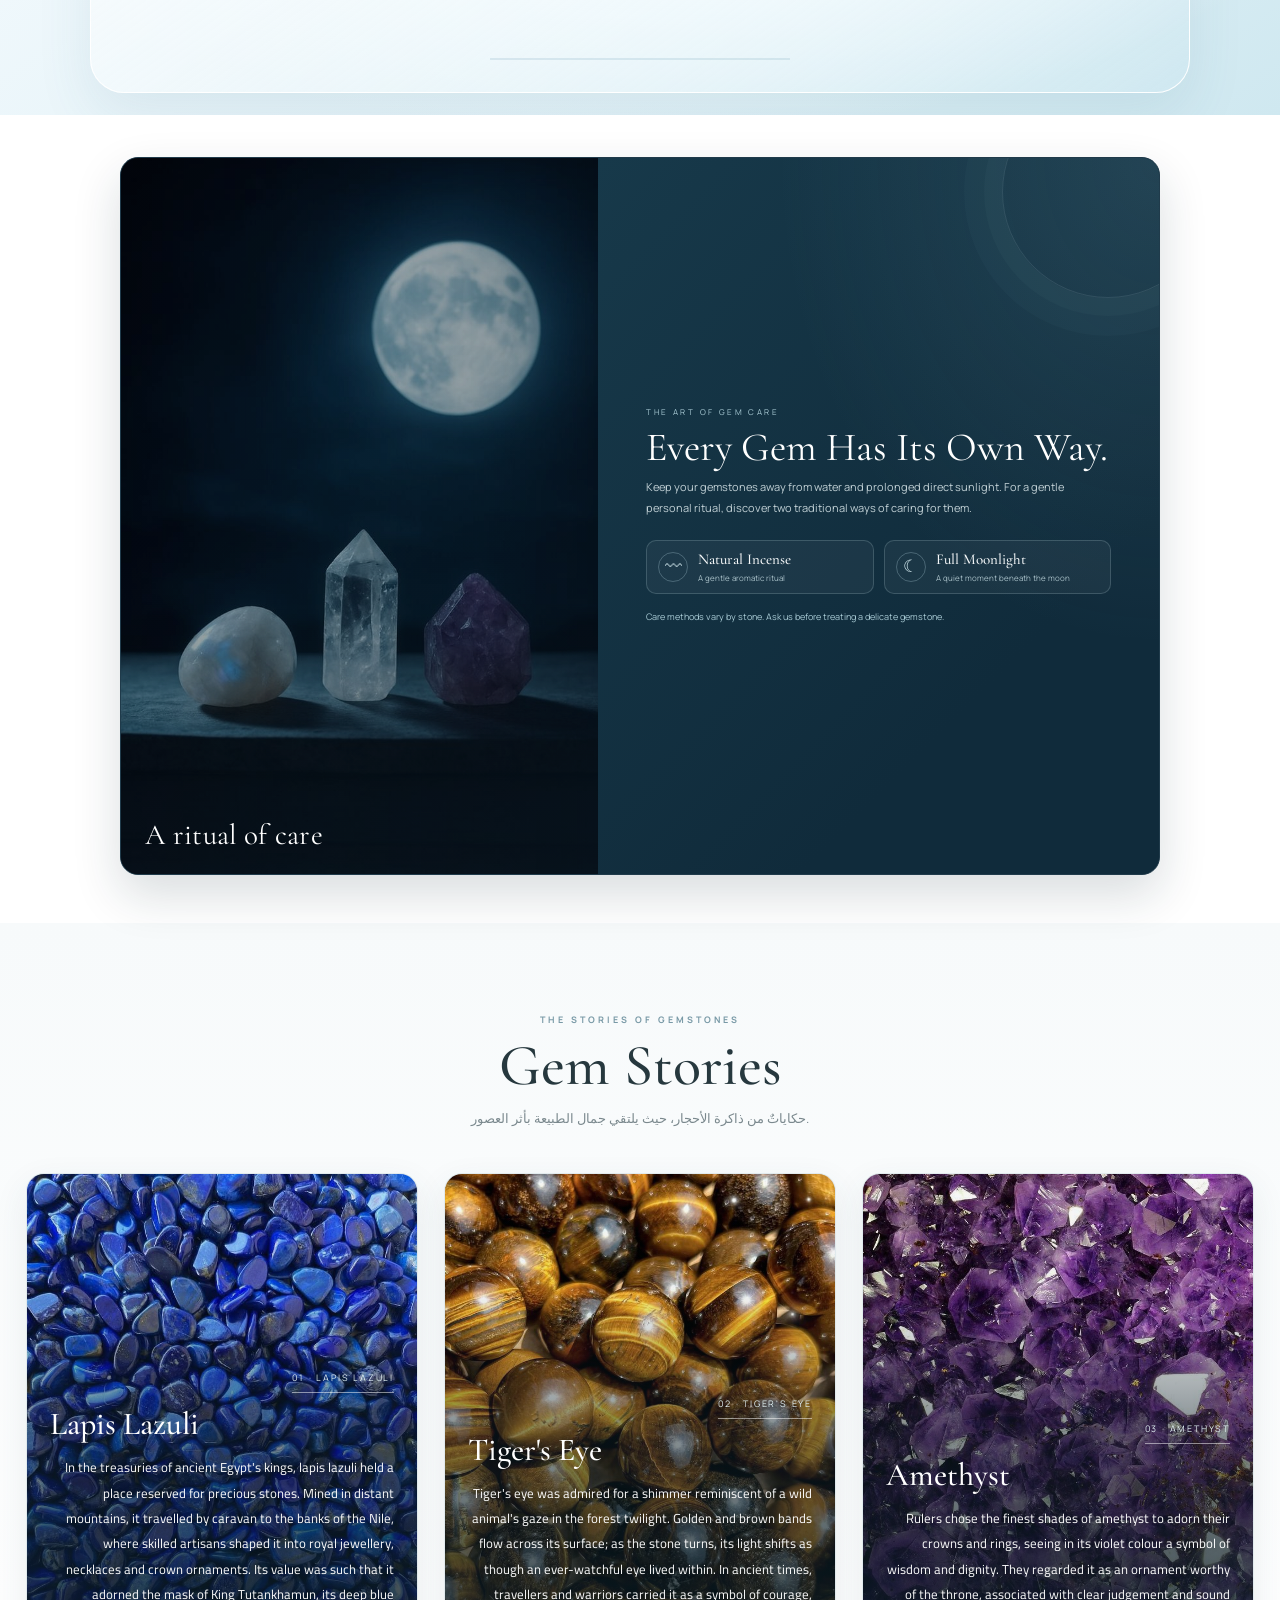
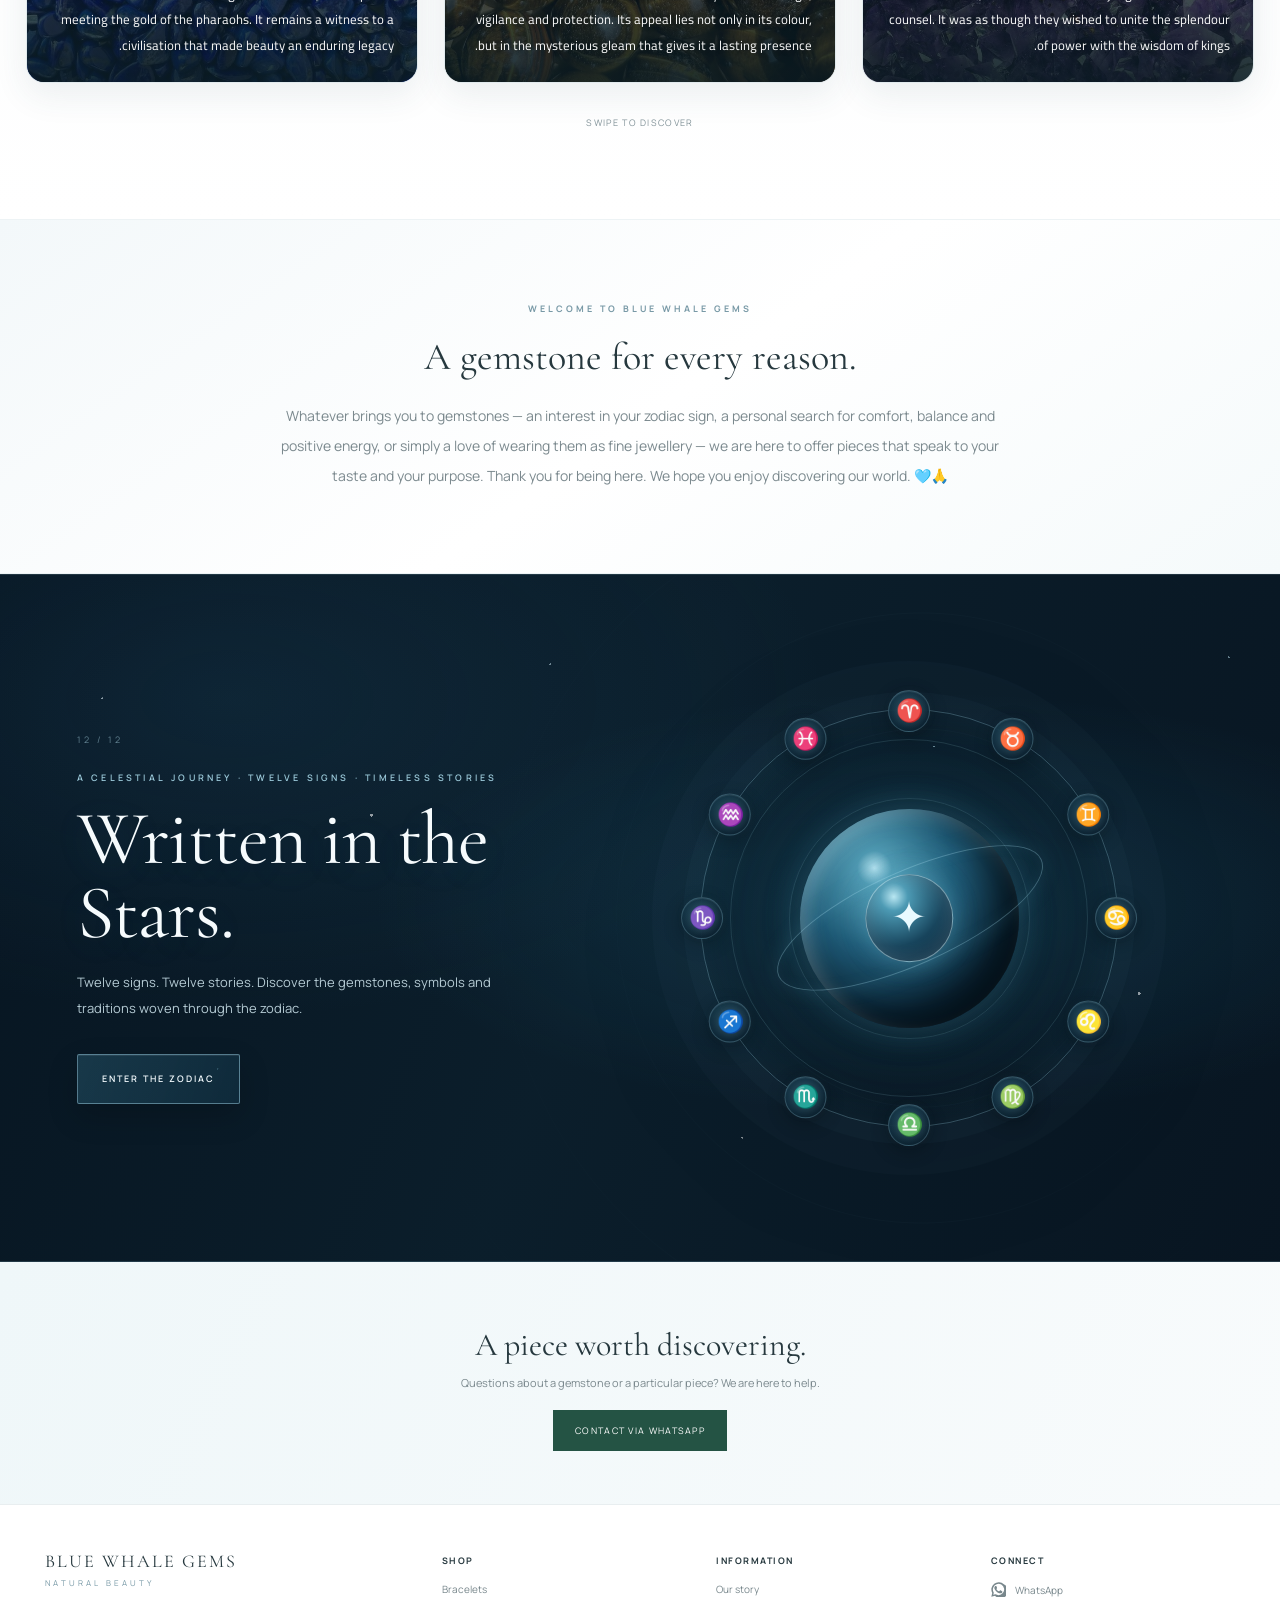
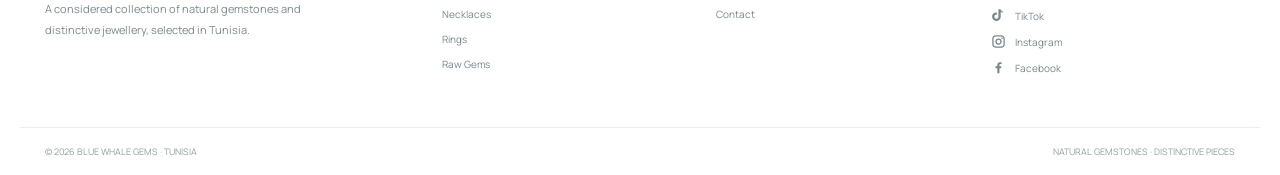
==== commit 091ac137: "Fix complete Gem Stories language switching" ====
--- a/index.html
+++ b/index.html
@@ -1123,7 +1123,7 @@
     img.src=optimizedImageUrl;
    imageLink.appendChild(img);
    const name=document.createElement("a");
-   name.className="product-name";name.href=imageLink.href;name.textContent=p.name;
+   name.className="product-name";name.href=imageLink.href;name.dataset.productName="true";name.dataset.nameEn=p.nameEn||p.name;name.dataset.nameAr=p.nameAr||name.dataset.nameEn;name.dataset.nameFr=p.nameFr||name.dataset.nameEn;const activeLang=localStorage.getItem("bwg-language")||"en";name.textContent=activeLang==="ar"?name.dataset.nameAr:activeLang==="fr"?name.dataset.nameFr:name.dataset.nameEn;
    const meta=document.createElement("div");meta.className="product-meta";
    const price=document.createElement("span");price.className="price";price.textContent=p.price+" TND";
    const delivery=document.createElement("span");delivery.className="delivery";
@@ -1168,6 +1168,7 @@
  document.querySelectorAll("[data-en][data-ar]").forEach(el=>{if(el.dataset.en&&fr[el.dataset.en])el.dataset.fr=fr[el.dataset.en];});
  document.querySelectorAll(".lang").forEach(el=>el.textContent=lang==="en"?"English ▾":lang==="fr"?"Français ▾":"العربية ▾");
   document.querySelectorAll("#languageMenu button").forEach(el=>el.setAttribute("aria-current",({"English":"en","Français":"fr","العربية":"ar"}[el.textContent]===lang)?"true":"false"));
+ document.querySelectorAll("[data-product-name]").forEach(el=>{el.textContent=lang==="ar"?el.dataset.nameAr:lang==="fr"?el.dataset.nameFr:el.dataset.nameEn;});
  const staticMap=fr;
  window.__bwgTextOriginals=window.__bwgTextOriginals||new WeakMap();
  const walker=document.createTreeWalker(document.body,NodeFilter.SHOW_TEXT);
@@ -1177,12 +1178,50 @@
   const original=window.__bwgTextOriginals.get(n),t=original.trim();
   if(!n.parentElement.closest("[data-en][data-ar]"))n.nodeValue=lang==="fr"&&staticMap[t]?original.replace(t,staticMap[t]):original;
  });
- document.querySelectorAll(".gem-stories-head .kicker").forEach(el=>{if(lang==="fr")el.textContent="LES HISTOIRES DES PIERRES";else if(lang==="en")el.textContent="THE STORIES OF GEMSTONES";});
- document.querySelectorAll(".gem-stories-head h2").forEach(el=>{if(lang==="fr")el.textContent="Histoires de pierres";else if(lang==="en")el.textContent="Gem Stories";});
- document.querySelectorAll(".gem-stories-hint").forEach(el=>{if(lang==="fr")el.textContent="FAITES DÉFILER POUR DÉCOUVRIR";else if(lang==="en")el.textContent="SWIPE TO DISCOVER · اسحب لاكتشاف الحكايات";});
- window.__bwgStoryOriginals=window.__bwgStoryOriginals||new WeakMap();
- document.querySelectorAll(".gem-story-copy p").forEach((el,i)=>{if(!window.__bwgStoryOriginals.has(el))window.__bwgStoryOriginals.set(el,el.textContent);if(lang==="fr"){el.textContent=["Dans les trésors des rois de l’Égypte ancienne, le lapis-lazuli occupait une place réservée aux pierres précieuses. Extrait des montagnes lointaines, il était acheminé par les caravanes jusqu’aux rives du Nil, où les artisans en faisaient des bijoux royaux, des colliers et des ornements de couronnes. Sa valeur était telle qu’il ornait le masque du roi Toutânkhamon, mêlant son bleu à l’or des pharaons. Il demeure le témoin d’une civilisation qui fit de la beauté un héritage intemporel.","L’œil-de-tigre était apprécié pour son éclat évoquant le regard d’un fauve dans l’obscurité de la forêt. Des lignes dorées et brunes se succèdent à sa surface ; lorsque la pierre tourne, sa lumière semble changer comme si un œil veillait en son cœur. Dans l’Antiquité, voyageurs et guerriers le portaient comme symbole de courage, de vigilance et de protection. Son charme ne réside pas seulement dans sa couleur, mais aussi dans ce reflet mystérieux qui lui confère son prestige.","Les souverains choisissaient les plus belles nuances d’améthyste pour orner leurs couronnes et leurs bagues, voyant dans sa robe violette un symbole de sagesse et de dignité. Ils y trouvaient un ornement digne du trône, associé à la lucidité et à la justesse du jugement. Comme s’ils souhaitaient réunir dans leurs couronnes l’éclat du pouvoir et la sagesse des rois."][i];}else{el.textContent=window.__bwgStoryOriginals.get(el);}}); 
- document.querySelectorAll(".gem-story-index").forEach((el,i)=>{if(!el.dataset.original)el.dataset.original=el.textContent;el.textContent=lang==="fr"?["01 · LAPIS-LAZULI","02 · ŒIL-DE-TIGRE","03 · AMÉTHYSTE"][i]:el.dataset.original;});
+ const storyTranslations={
+  en:{
+   kicker:"THE STORIES OF GEMSTONES",title:"Gem Stories",hint:"SWIPE TO DISCOVER",
+   names:["Lapis Lazuli","Tiger's Eye","Amethyst"],
+   indexes:["01 · LAPIS LAZULI","02 · TIGER'S EYE","03 · AMETHYST"],
+   paragraphs:[
+    "In the treasuries of ancient Egypt's kings, lapis lazuli held a place reserved for precious stones. Mined in distant mountains, it travelled by caravan to the banks of the Nile, where skilled artisans shaped it into royal jewellery, necklaces and crown ornaments. Its value was such that it adorned the mask of King Tutankhamun, its deep blue meeting the gold of the pharaohs. It remains a witness to a civilisation that made beauty an enduring legacy.",
+    "Tiger's eye was admired for a shimmer reminiscent of a wild animal's gaze in the forest twilight. Golden and brown bands flow across its surface; as the stone turns, its light shifts as though an ever-watchful eye lived within. In ancient times, travellers and warriors carried it as a symbol of courage, vigilance and protection. Its appeal lies not only in its colour, but in the mysterious gleam that gives it a lasting presence.",
+    "Rulers chose the finest shades of amethyst to adorn their crowns and rings, seeing in its violet colour a symbol of wisdom and dignity. They regarded it as an ornament worthy of the throne, associated with clear judgement and sound counsel. It was as though they wished to unite the splendour of power with the wisdom of kings."
+   ]
+  },
+  fr:{
+   kicker:"LES HISTOIRES DES PIERRES",title:"Histoires de pierres",hint:"FAITES DÉFILER POUR DÉCOUVRIR",
+   names:["Lapis-lazuli","Œil-de-tigre","Améthyste"],
+   indexes:["01 · LAPIS-LAZULI","02 · ŒIL-DE-TIGRE","03 · AMÉTHYSTE"],
+   paragraphs:[
+    "Dans les trésors des rois de l’Égypte ancienne, le lapis-lazuli occupait une place réservée aux pierres précieuses. Extrait des montagnes lointaines, il était acheminé par les caravanes jusqu’aux rives du Nil, où les artisans en faisaient des bijoux royaux, des colliers et des ornements de couronnes. Sa valeur était telle qu’il ornait le masque du roi Toutânkhamon, mêlant son bleu à l’or des pharaons. Il demeure le témoin d’une civilisation qui fit de la beauté un héritage intemporel.",
+    "L’œil-de-tigre était apprécié pour son éclat évoquant le regard d’un fauve dans l’obscurité de la forêt. Des lignes dorées et brunes se succèdent à sa surface ; lorsque la pierre tourne, sa lumière semble changer comme si un œil veillait en son cœur. Dans l’Antiquité, voyageurs et guerriers le portaient comme symbole de courage, de vigilance et de protection. Son charme ne réside pas seulement dans sa couleur, mais aussi dans ce reflet mystérieux qui lui confère son prestige.",
+    "Les souverains choisissaient les plus belles nuances d’améthyste pour orner leurs couronnes et leurs bagues, voyant dans sa robe violette un symbole de sagesse et de dignité. Ils y trouvaient un ornement digne du trône, associé à la lucidité et à la justesse du jugement. Comme s’ils souhaitaient réunir dans leurs couronnes l’éclat du pouvoir et la sagesse des rois."
+   ]
+  },
+  ar:{
+   kicker:"حكايات الأحجار الكريمة",title:"حكايات الأحجار",hint:"اسحب لاكتشاف الحكايات",
+   names:["اللازورد","عين النمر","الجمشت"],
+   indexes:["01 · اللازورد","02 · عين النمر","03 · الجمشت"],
+   paragraphs:[
+    "في خزائن ملوك مصر القديمة، كان للازورد مقامٌ لا يُمنح إلا للأحجار النفيسة. استخرجوه من أعماق الجبال البعيدة، وجلبوه عبر القوافل إلى ضفاف النيل، ثم صاغت منه أيدي الصاغة حُليّ الملوك وقلائدهم وخرز التيجان. وقد بلغ من قيمة هذا الحجر أن زيّن قناع الملك توت عنخ آمون، فامتزجت زرقتُه بذهب الفراعنة، وبقي شاهداً على ذوق حضارةٍ جعلت من الجمال إرثاً لا يفنى.",
+    "كان حجرُ عين النمر يُعرف ببريقه الذي يشبه نظرةَ الوحش في عتمة الغابة؛ تتعاقب على سطحه خيوطٌ من الذهب والبنيّ، كلما دار الحجر تبدّل ضوؤه كأنّ في داخله عيناً لا تنام. وقد حمله المحاربون والمسافرون في العصور القديمة، وجعلوه رمزاً للشجاعة واليقظة والحماية، لما يوحي به من قوّةٍ وثبات. ولم يكن سحره في لونه وحده، بل في ذلك الوميض الغامض الذي جعل اسمه باقياً بين الأحجار ذات الهيبة.",
+    "كان الملوكُ ينتقون من حجر الأماتيست أصفى ألوانه، فيرصّعون به تيجانهم وخواتمهم، اعتقاداً منهم أنّ في بُنيانه البنفسجي سرّاً من أسرار الحكمة والوقار. وكانوا يرون فيه زينةً تليق بمن يجلس على العرش، ورمزاً لرجاحة العقل وصفاء الرأي؛ فكأنّما أرادوا أن يجمعوا في تيجانهم بين بهاء السلطان وحكمة الملوك."
+   ]
+  }
+ };
+ const stories=storyTranslations[lang]||storyTranslations.en;
+ document.querySelectorAll(".gem-stories-head .kicker").forEach(el=>el.textContent=stories.kicker);
+ document.querySelectorAll(".gem-stories-head h2").forEach(el=>el.textContent=stories.title);
+ document.querySelectorAll(".gem-stories-hint").forEach(el=>el.textContent=stories.hint);
+ document.querySelectorAll(".gem-story-card").forEach((card,i)=>{
+  const name=card.querySelector(".gem-story-copy h3");
+  const paragraph=card.querySelector(".gem-story-copy p");
+  const storyIndex=card.querySelector(".gem-story-index");
+  if(name)name.textContent=stories.names[i]||"";
+  if(paragraph)paragraph.textContent=stories.paragraphs[i]||"";
+  if(storyIndex)storyIndex.textContent=stories.indexes[i]||"";
+ });
 }
 window.toggleLanguageMenu=function(){const menu=document.getElementById("languageMenu"),button=document.querySelector(".lang"),open=menu.classList.toggle("open");button.setAttribute("aria-expanded",open?"true":"false");};
 window.chooseLanguage=function(lang){window.applyLanguage(lang);document.getElementById("languageMenu").classList.remove("open");document.querySelector(".lang").setAttribute("aria-expanded","false");};
